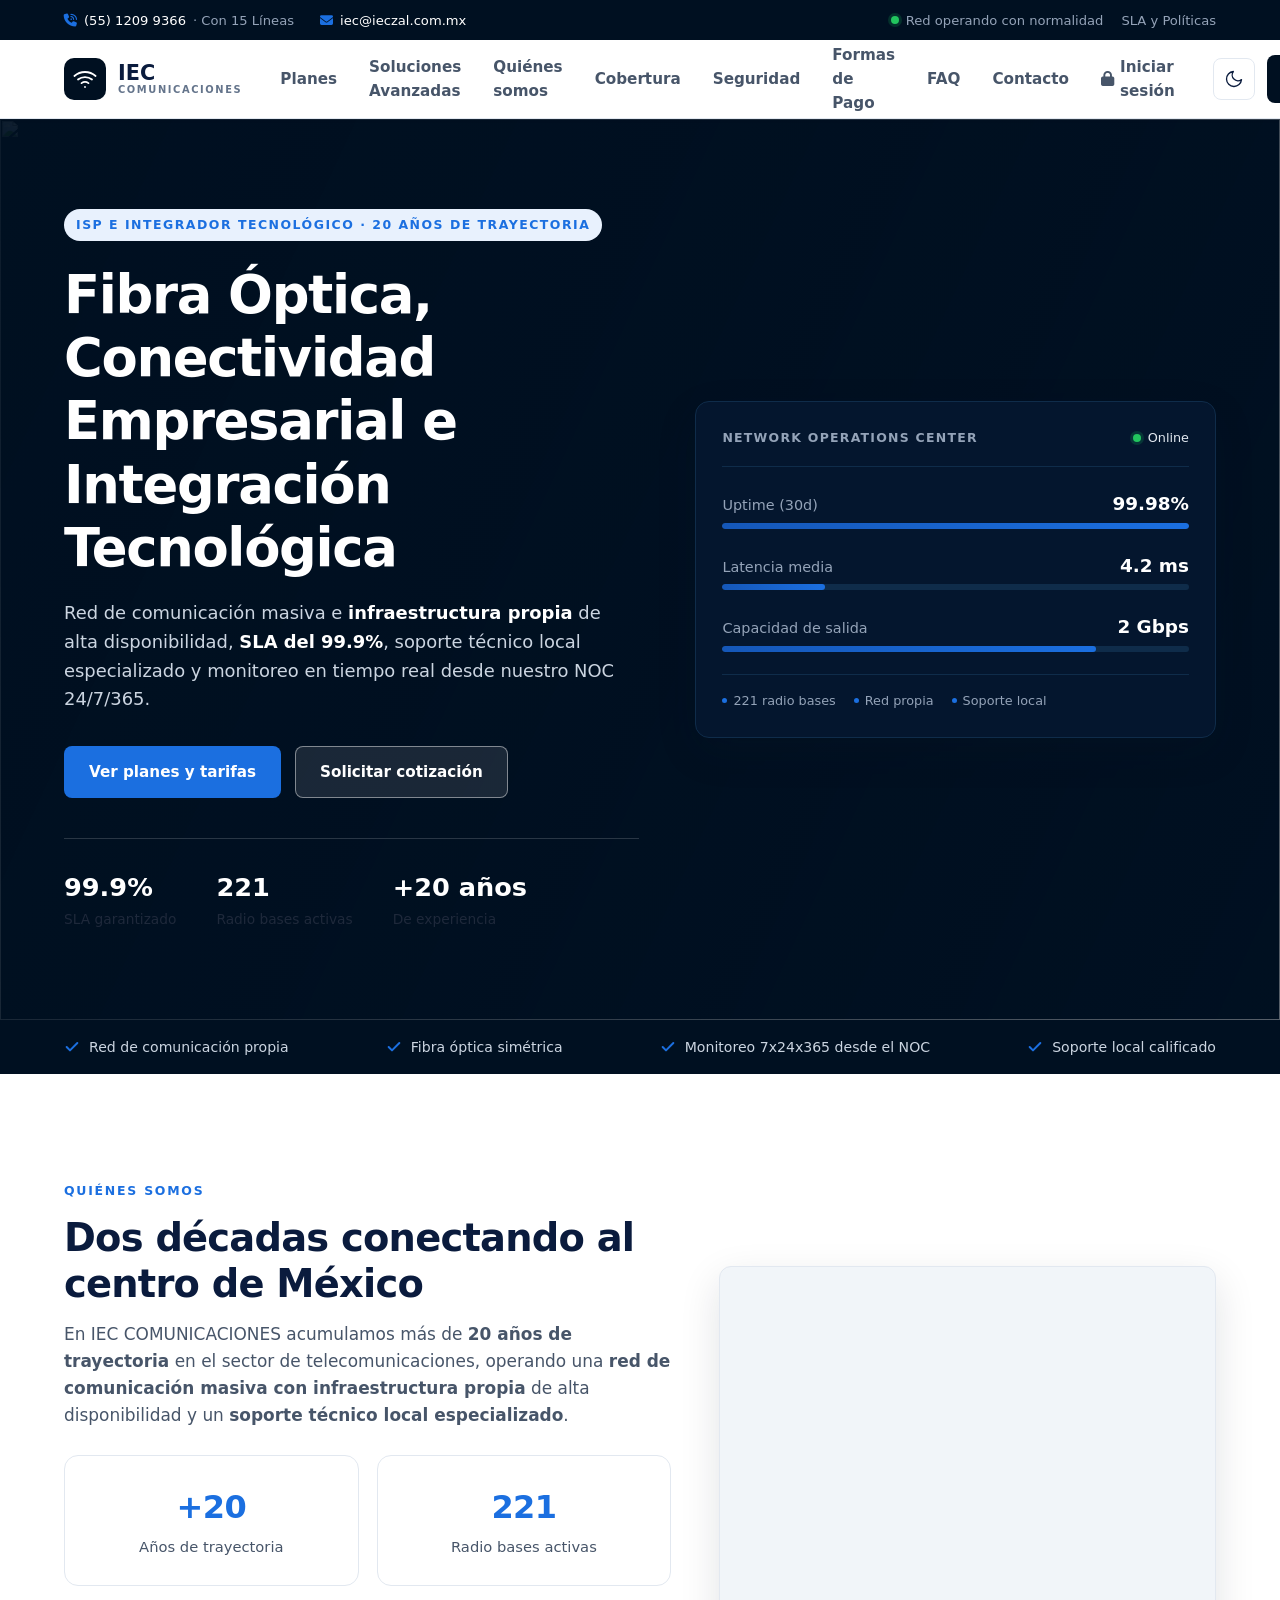
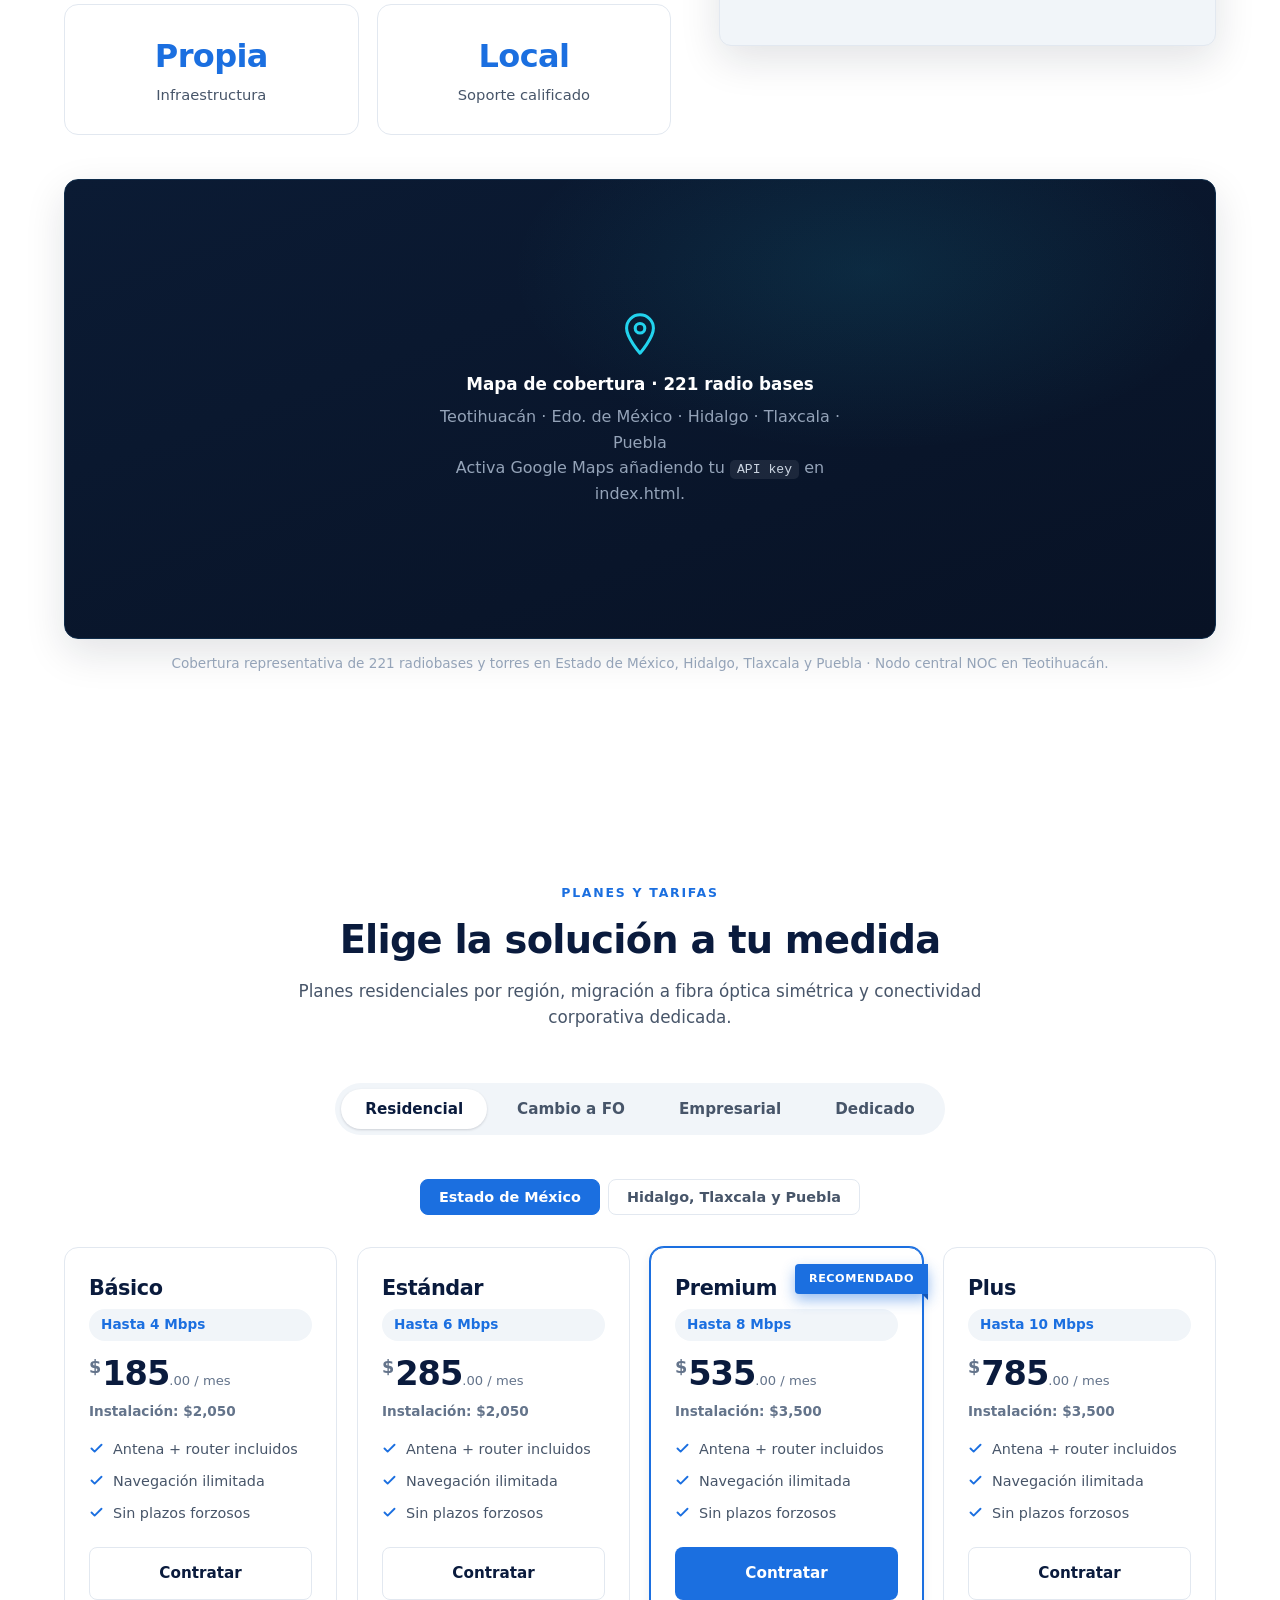
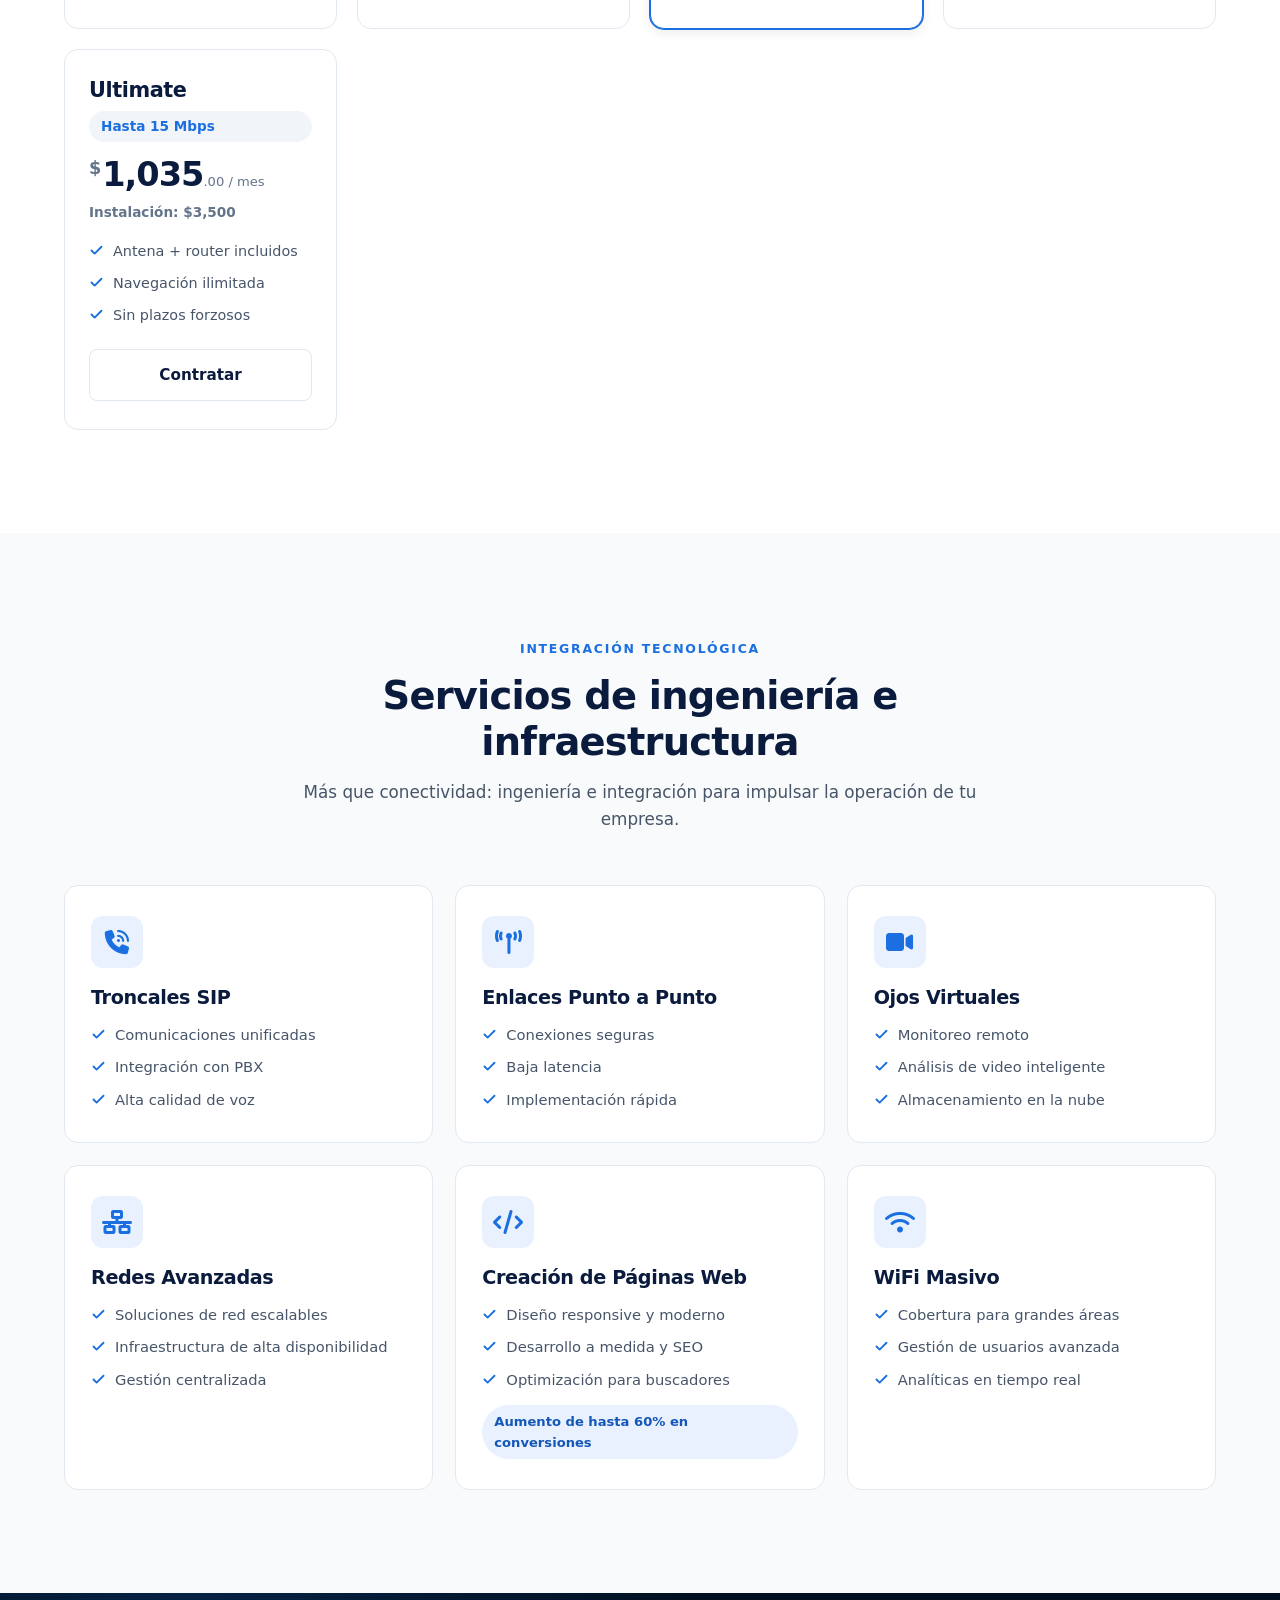
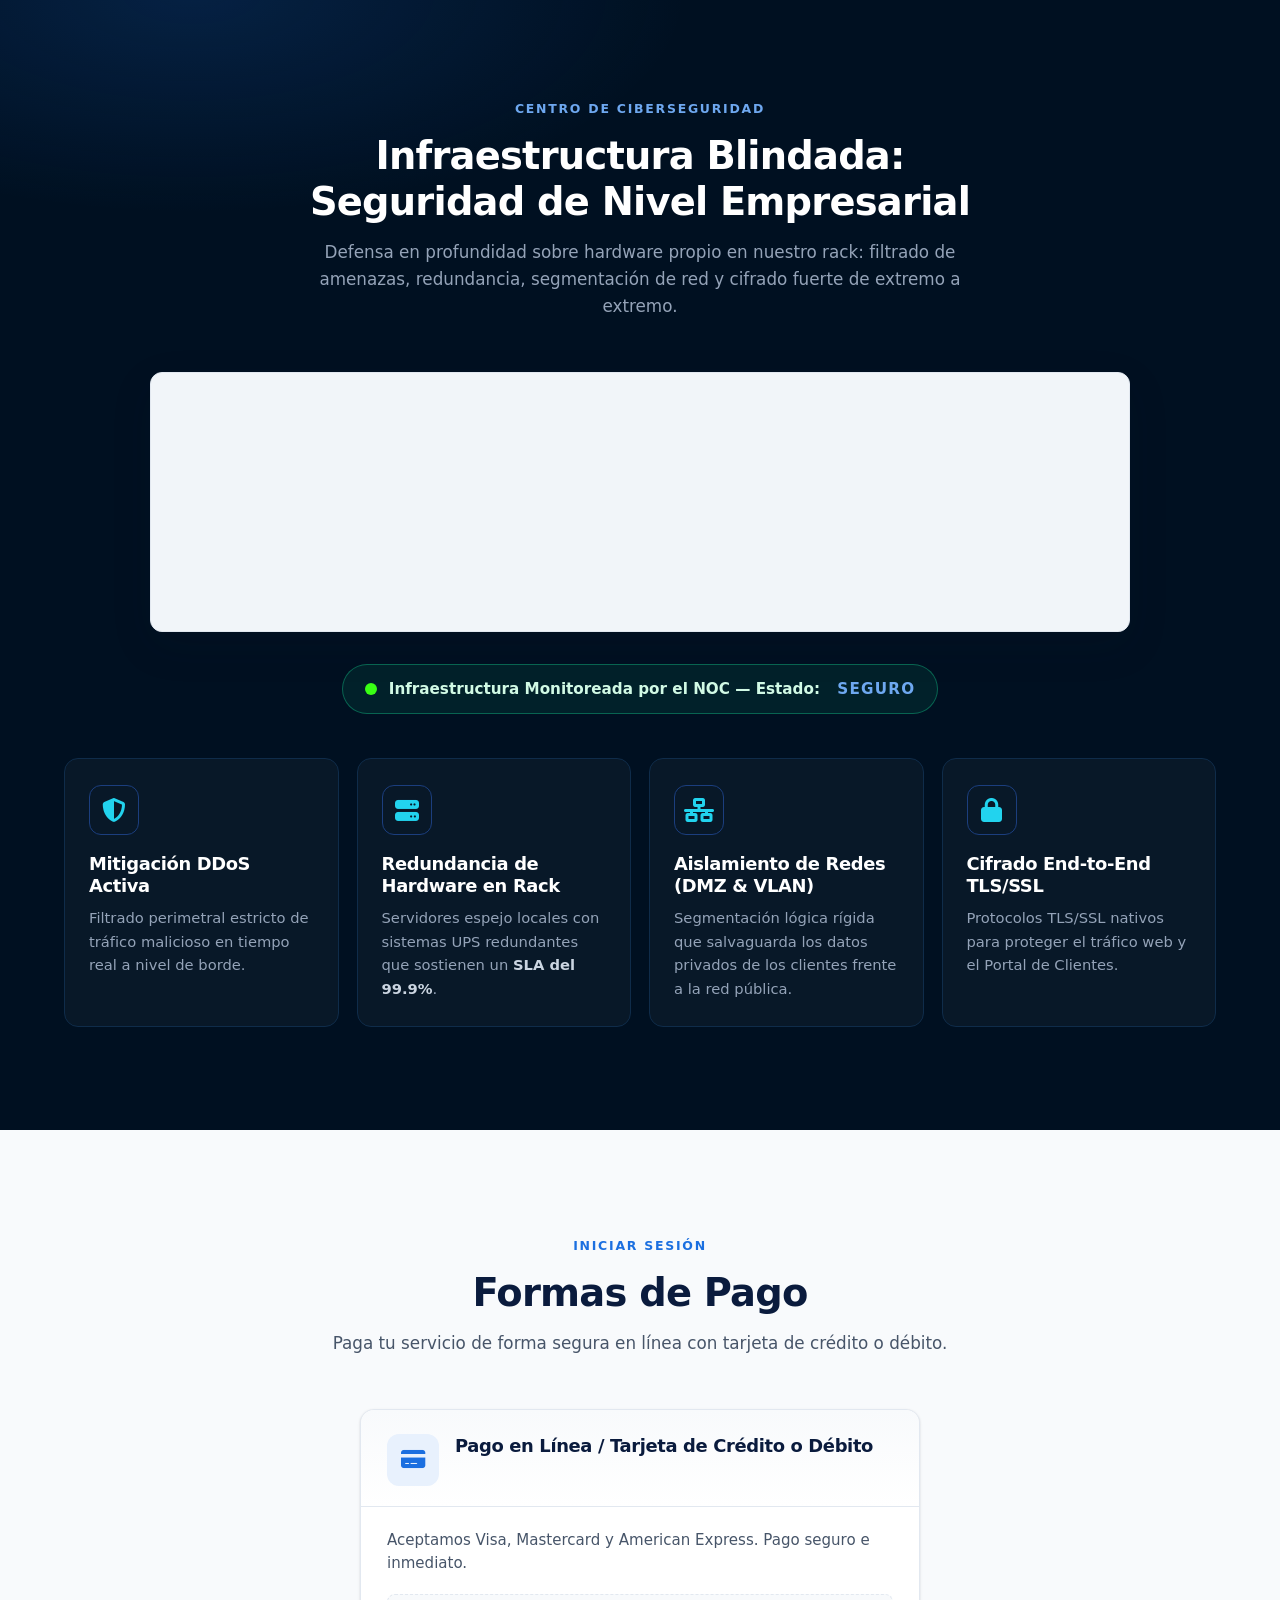
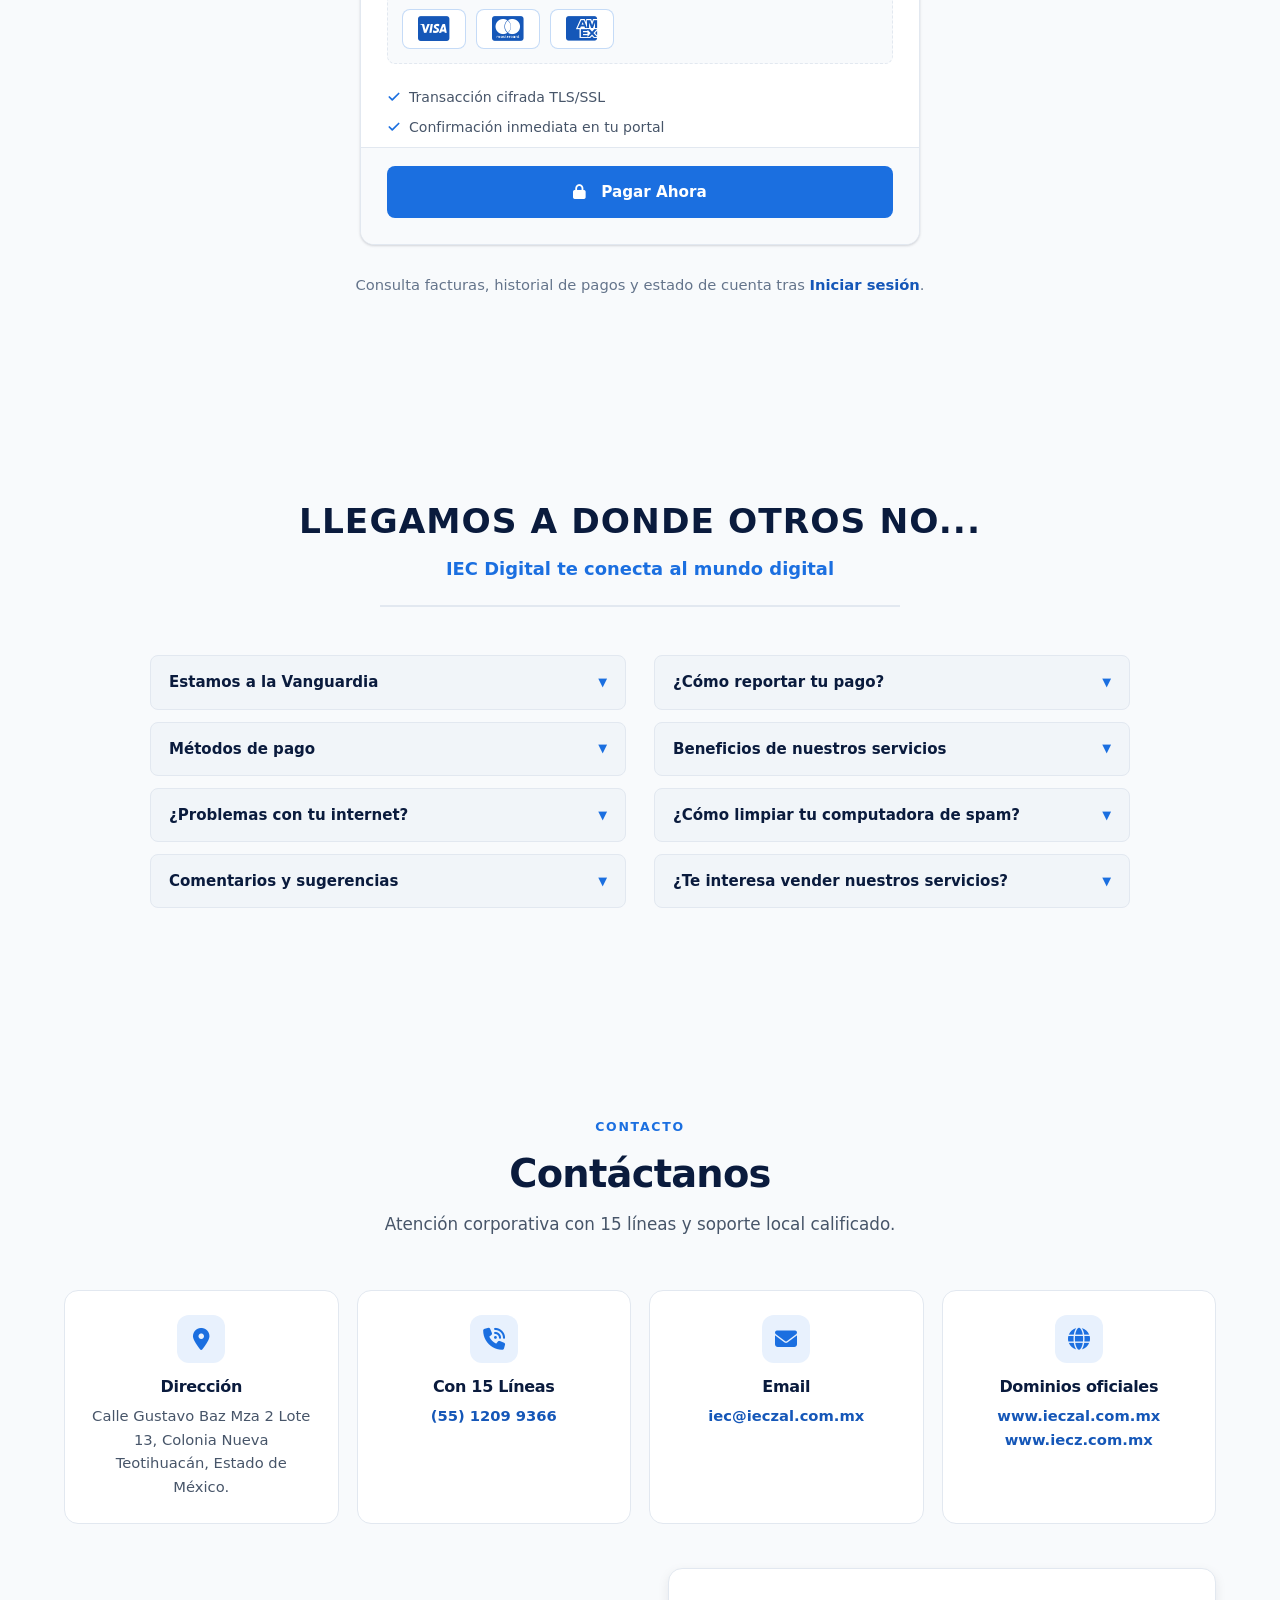
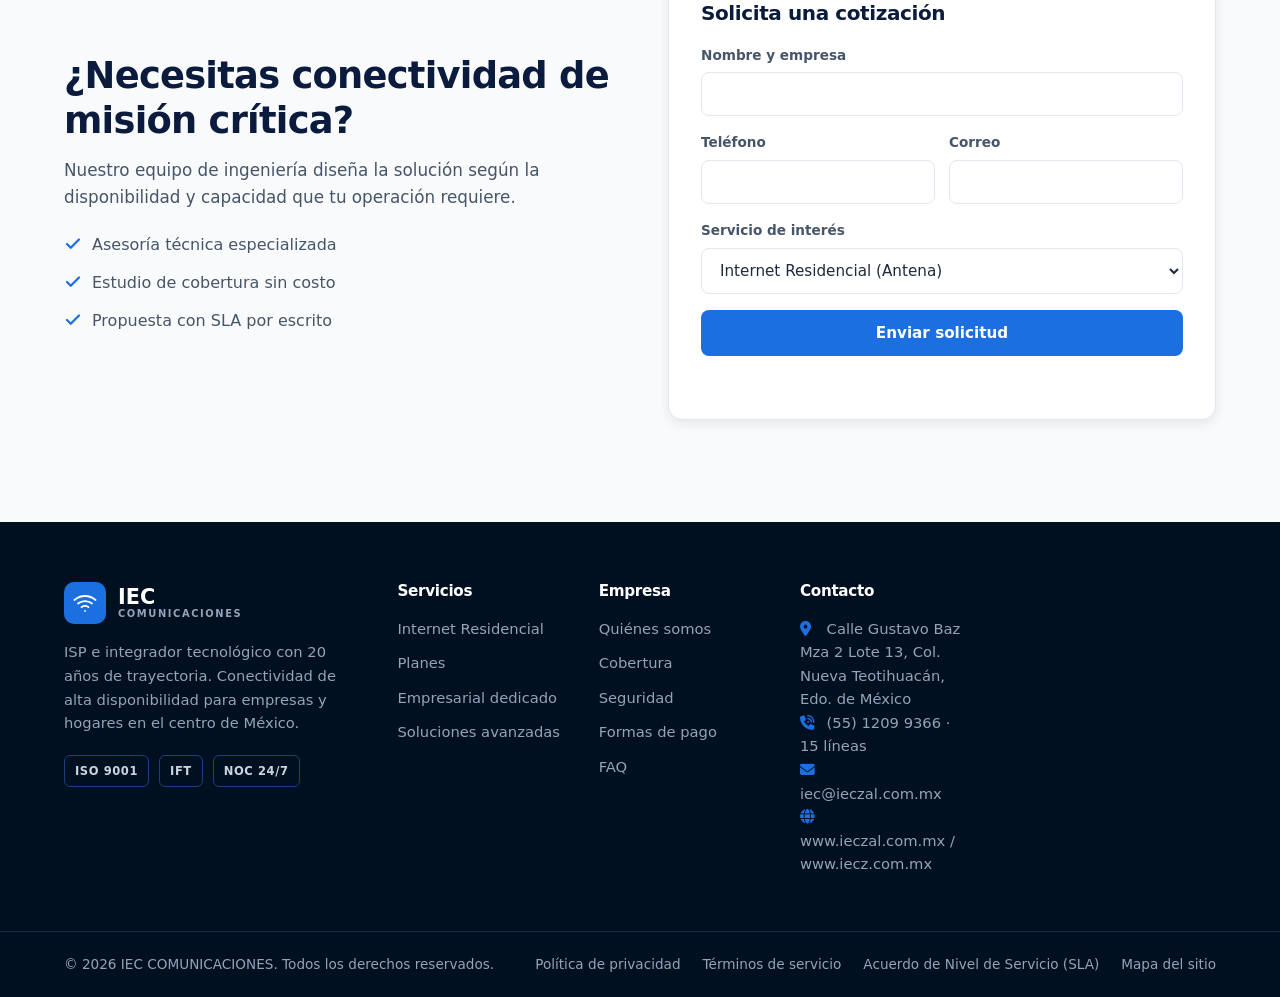
==== index.html @ 9fb43f4f "Add files via upload" ====
<!DOCTYPE html>
<html lang="es" data-theme="light">
<head>
  <meta charset="UTF-8" />
  <meta name="viewport" content="width=device-width, initial-scale=1.0" />
  <meta name="theme-color" content="#001021" />
  <meta name="description" content="IEC COMUNICACIONES · ISP e integrador tecnológico con 20 años de trayectoria. Fibra óptica simétrica, internet residencial, empresarial y dedicado, troncales SIP, videovigilancia y más en el centro de México." />
  <meta name="referrer" content="strict-origin-when-cross-origin" />
  <meta http-equiv="Content-Security-Policy" content="default-src 'self'; script-src 'self' https://maps.googleapis.com; style-src 'self' https://fonts.googleapis.com https://cdnjs.cloudflare.com 'unsafe-inline'; font-src 'self' https://fonts.gstatic.com https://cdnjs.cloudflare.com data:; img-src 'self' data: https://images.unsplash.com https://maps.googleapis.com https://maps.gstatic.com; connect-src 'self' https://maps.googleapis.com; base-uri 'self'; form-action 'self'; object-src 'none'" />

  <!-- =====================================================================
       HARDENING · Configurar en Nginx (proxy inverso) como cabeceras HTTP reales:
         add_header X-Frame-Options "SAMEORIGIN" always;
         add_header X-Content-Type-Options "nosniff" always;
         add_header Referrer-Policy "strict-origin-when-cross-origin" always;
         add_header Strict-Transport-Security "max-age=63072000; includeSubDomains; preload" always;
         add_header Permissions-Policy "geolocation=(), microphone=(), camera=()" always;
         add_header Content-Security-Policy "default-src 'self';
            script-src 'self' https://maps.googleapis.com;
            style-src 'self' https://fonts.googleapis.com https://cdnjs.cloudflare.com 'unsafe-inline';
            font-src 'self' https://fonts.gstatic.com https://cdnjs.cloudflare.com;
            img-src 'self' data: https://images.unsplash.com https://*.googleapis.com https://*.gstatic.com;
            connect-src 'self' https://maps.googleapis.com; frame-ancestors 'self'; base-uri 'self';
            form-action 'self'; object-src 'none'" always;
       Cookies de sesión reales: HttpOnly; Secure; SameSite=Strict. Servir bajo TLS 1.2/1.3.
       Recomendado: auto-hospedar Font Awesome en /assets para no depender de CDN externo.
       ===================================================================== -->

  <title>IEC COMUNICACIONES · Fibra Óptica, Conectividad Empresarial e Integración Tecnológica</title>

  <link rel="preconnect" href="https://fonts.googleapis.com" />
  <link rel="preconnect" href="https://fonts.gstatic.com" crossorigin />
  <link href="https://fonts.googleapis.com/css2?family=Inter:wght@400;500;600;700;800&display=swap" rel="stylesheet" />
  <link rel="stylesheet" href="https://cdnjs.cloudflare.com/ajax/libs/font-awesome/6.5.1/css/all.min.css" />

  <link rel="stylesheet" href="styles.css" />
</head>
<body class="site-body">
  <!-- ============================================================ CABECERA ============================================================ -->
  <header class="site-header" id="siteHeader">
    <div class="topbar">
      <div class="container topbar__inner">
        <ul class="topbar__contact">
          <li><i class="fa-solid fa-phone-volume" aria-hidden="true"></i> <a href="tel:+525512099366">(55) 1209 9366</a> <span>· Con 15 Líneas</span></li>
          <li><i class="fa-solid fa-envelope" aria-hidden="true"></i> <a href="mailto:iec@ieczal.com.mx">iec@ieczal.com.mx</a></li>
        </ul>
        <div class="topbar__meta">
          <span class="status-pill"><span class="status-dot"></span> Red operando con normalidad</span>
          <a href="#seguridad" class="topbar__link">SLA y Políticas</a>
        </div>
      </div>
    </div>

    <nav class="navbar" aria-label="Navegación principal">
      <div class="container navbar__inner">
        <a href="index.html" class="brand" id="brandTop" aria-label="IEC COMUNICACIONES inicio">
          <img class="brand__logo" src="assets/img/logo.png" alt="IEC Comunicaciones" />
          <span class="brand__fallback" aria-hidden="true">
            <span class="brand__mark"><svg viewBox="0 0 24 24"><path d="M5 12.55a11 11 0 0 1 14 0"/><path d="M1.42 9a16 16 0 0 1 21.16 0"/><path d="M8.53 16.11a6 6 0 0 1 6.95 0"/><line x1="12" y1="20" x2="12.01" y2="20"/></svg></span>
            <span class="brand__text">IEC<small>Comunicaciones</small></span>
          </span>
        </a>

        <ul class="nav-menu" id="navMenu">
          <li class="nav-item"><a href="#planes" class="nav-link">Planes</a></li>
          <li class="nav-item"><a href="#soluciones" class="nav-link">Soluciones Avanzadas</a></li>
          <li class="nav-item"><a href="#nosotros" class="nav-link">Quiénes somos</a></li>
          <li class="nav-item"><a href="#cobertura" class="nav-link">Cobertura</a></li>
          <li class="nav-item"><a href="#seguridad" class="nav-link">Seguridad</a></li>
          <li class="nav-item"><a href="#pagos" class="nav-link">Formas de Pago</a></li>
          <li class="nav-item"><a href="#faq" class="nav-link">FAQ</a></li>
          <li class="nav-item"><a href="#contacto" class="nav-link">Contacto</a></li>
          <li class="nav-item nav-item--mobile-only"><a href="portal.html" class="nav-link nav-link--portal"><i class="fa-solid fa-lock" aria-hidden="true"></i> Iniciar sesión</a></li>
        </ul>

        <div class="navbar__actions">
          <button class="theme-toggle" id="themeToggle" type="button" aria-label="Activar modo noche" title="Modo noche corporativo">
            <svg class="icon-sun" viewBox="0 0 24 24" aria-hidden="true"><circle cx="12" cy="12" r="4"/><path d="M12 2v2M12 20v2M4.93 4.93l1.41 1.41M17.66 17.66l1.41 1.41M2 12h2M20 12h2M6.34 17.66l-1.41 1.41M19.07 4.93l-1.41 1.41"/></svg>
            <svg class="icon-moon" viewBox="0 0 24 24" aria-hidden="true"><path d="M21 12.79A9 9 0 1 1 11.21 3 7 7 0 0 0 21 12.79z"/></svg>
          </button>
          <a href="portal.html" class="btn btn--portal"><i class="fa-solid fa-lock" aria-hidden="true"></i> Iniciar sesión</a>
          <button class="nav-toggle" id="navToggle" type="button" aria-label="Abrir menú" aria-expanded="false" aria-controls="navMenu"><span></span><span></span><span></span></button>
        </div>
      </div>
    </nav>
    <div class="nav-overlay" id="navOverlay" aria-hidden="true"></div>
  </header>

  <main>
    <!-- ============================================================ HERO (con imagen de rack) ============================================================ -->
    <section class="hero hero--media" id="inicio" data-hero>
      <img class="hero__bg" src="https://images.unsplash.com/photo-1558494949-ef010cbdcc31?auto=format&fit=crop&w=1600&q=70" alt="" aria-hidden="true"
           data-fallback="https://images.unsplash.com/photo-1558494949-ef010cbdcc31?auto=format&fit=crop&w=1600&q=70" />
      <span class="hero__overlay" aria-hidden="true"></span>

      <div class="container hero__grid">
        <div class="hero__content">
          <span class="hero__eyebrow hero-animate hero-animate--1">ISP e integrador tecnológico · 20 años de trayectoria</span>
          <h1 class="hero__title hero-animate hero-animate--2">Fibra Óptica, Conectividad Empresarial e Integración Tecnológica</h1>
          <p class="hero__subtitle hero-animate hero-animate--3">
            Red de comunicación masiva e <strong>infraestructura propia</strong> de alta disponibilidad,
            <strong>SLA del 99.9%</strong>, soporte técnico local especializado y monitoreo en tiempo real desde nuestro NOC 24/7/365.
          </p>
          <div class="hero__actions hero-animate hero-animate--4">
            <a href="#planes" class="btn btn--primary">Ver planes y tarifas</a>
            <a href="#contacto" class="btn btn--ghost-light">Solicitar cotización</a>
          </div>
          <ul class="hero__trust hero-animate hero-animate--5">
            <li><strong>99.9%</strong><span>SLA garantizado</span></li>
            <li><strong>221</strong><span>Radio bases activas</span></li>
            <li><strong>+20 años</strong><span>De experiencia</span></li>
          </ul>
        </div>

        <aside class="hero__visual hero-animate hero-animate--6" aria-hidden="true">
          <div class="hero__panel">
            <div class="hero__panel-head">
              <span class="hero__panel-title">Network Operations Center</span>
              <span class="status-pill status-pill--light"><span class="status-dot"></span> Online</span>
            </div>
            <div class="hero__metrics">
              <div class="hero__metric"><span class="hero__metric-label">Uptime (30d)</span><span class="hero__metric-value">99.98%</span><span class="bar"><span class="bar__fill" data-fill="99.98"></span></span></div>
              <div class="hero__metric"><span class="hero__metric-label">Latencia media</span><span class="hero__metric-value">4.2 ms</span><span class="bar"><span class="bar__fill" data-fill="22"></span></span></div>
              <div class="hero__metric"><span class="hero__metric-label">Capacidad de salida</span><span class="hero__metric-value">2 Gbps</span><span class="bar"><span class="bar__fill" data-fill="80"></span></span></div>
            </div>
            <div class="hero__panel-foot"><span>221 radio bases</span><span>Red propia</span><span>Soporte local</span></div>
          </div>
        </aside>
      </div>
    </section>

    <section class="credentials reveal" aria-label="Credenciales">
      <div class="container credentials__inner reveal-stagger">
        <span>Red de comunicación propia</span>
        <span>Fibra óptica simétrica</span>
        <span>Monitoreo 7x24x365 desde el NOC</span>
        <span>Soporte local calificado</span>
      </div>
    </section>

    <!-- ============================================================ QUIÉNES SOMOS (con imagen de torre) ============================================================ -->
    <section class="section about" id="nosotros">
      <div class="container about__grid reveal">
        <div class="about__content">
          <span class="section-head__eyebrow">Quiénes somos</span>
          <h2 class="section-head__title">Dos décadas conectando al centro de México</h2>
          <p class="about__text">
            En IEC COMUNICACIONES acumulamos más de <strong>20 años de trayectoria</strong> en el sector de
            telecomunicaciones, operando una <strong>red de comunicación masiva con infraestructura propia</strong> de
            alta disponibilidad y un <strong>soporte técnico local especializado</strong>.
          </p>
            <div class="about__stats">
            <div class="about__stat"><strong data-count="20" data-prefix="+">+0</strong><span>Años de trayectoria</span></div>
            <div class="about__stat"><strong data-count="221">0</strong><span>Radio bases activas</span></div>
            <div class="about__stat"><strong>Propia</strong><span>Infraestructura</span></div>
            <div class="about__stat"><strong>Local</strong><span>Soporte calificado</span></div>
          </div>
        </div>
        <figure class="feature-media about__media">
          <img loading="lazy" src="https://images.unsplash.com/photo-1581094794329-c8112a89af12?auto=format&fit=crop&w=900&q=70"
               alt="Torre de telecomunicaciones / radiobase de IEC instalada en exteriores"
               data-fallback="https://images.unsplash.com/photo-1581094794329-c8112a89af12?auto=format&fit=crop&w=900&q=70" />
        </figure>
      </div>

      <div class="container reveal" id="cobertura">
        <div id="map" class="map-embed" role="application" aria-label="Mapa de cobertura de torres y radio bases IEC COMUNICACIONES"></div>
        <p class="map-note">Cobertura representativa de 221 radiobases y torres en Estado de México, Hidalgo, Tlaxcala y Puebla · Nodo central NOC en Teotihuacán.</p>
      </div>
    </section>

    <!-- ============================================================ PLANES (tabs multinivel) ============================================================ -->
    <section class="section planes" id="planes">
      <div class="container">
        <header class="section-head reveal">
          <span class="section-head__eyebrow">Planes y tarifas</span>
          <h2 class="section-head__title">Elige la solución a tu medida</h2>
          <p class="section-head__desc">Planes residenciales por región, migración a fibra óptica simétrica y conectividad corporativa dedicada.</p>
        </header>

        <div class="tabs reveal reveal--delay-1">
          <div class="tabs__list tabs__list--wrap" role="tablist" aria-label="Categoría de planes">
            <button class="tab is-active" id="tab-res" role="tab" aria-selected="true" aria-controls="panel-res">Residencial</button>
            <button class="tab" id="tab-fibra" role="tab" aria-selected="false" aria-controls="panel-fibra" tabindex="-1">Cambio a FO</button>
            <button class="tab" id="tab-emp" role="tab" aria-selected="false" aria-controls="panel-emp" tabindex="-1">Empresarial</button>
            <button class="tab" id="tab-ded" role="tab" aria-selected="false" aria-controls="panel-ded" tabindex="-1">Dedicado</button>
          </div>

          <!-- A: RESIDENCIAL ANTENA -->
          <div class="tabs__panel is-active" id="panel-res" role="tabpanel" aria-labelledby="tab-res">
            <div class="subtabs__list" role="tablist" aria-label="Región residencial">
              <button class="subtab is-active" id="st-res-edo" role="tab" aria-selected="true" aria-controls="sp-res-edo">Estado de México</button>
              <button class="subtab" id="st-res-htp" role="tab" aria-selected="false" aria-controls="sp-res-htp" tabindex="-1">Hidalgo, Tlaxcala y Puebla</button>
            </div>
            <div class="tabs__panel is-active" id="sp-res-edo" role="tabpanel" aria-labelledby="st-res-edo">
              <div class="price-grid">
                <article class="price-card"><h3 class="price-card__name">Básico</h3><p class="price-card__speed">Hasta 4 Mbps</p><div class="price-card__price"><span class="cur">$</span>185<span class="per">.00 / mes</span></div><p class="price-card__install">Instalación: $2,050</p><ul class="price-card__features"><li>Antena + router incluidos</li><li>Navegación ilimitada</li><li>Sin plazos forzosos</li></ul><a href="#contacto" class="btn btn--outline btn--block">Contratar</a></article>
                <article class="price-card"><h3 class="price-card__name">Estándar</h3><p class="price-card__speed">Hasta 6 Mbps</p><div class="price-card__price"><span class="cur">$</span>285<span class="per">.00 / mes</span></div><p class="price-card__install">Instalación: $2,050</p><ul class="price-card__features"><li>Antena + router incluidos</li><li>Navegación ilimitada</li><li>Sin plazos forzosos</li></ul><a href="#contacto" class="btn btn--outline btn--block">Contratar</a></article>
                <article class="price-card price-card--featured"><span class="price-card__ribbon">Recomendado</span><h3 class="price-card__name">Premium</h3><p class="price-card__speed">Hasta 8 Mbps</p><div class="price-card__price"><span class="cur">$</span>535<span class="per">.00 / mes</span></div><p class="price-card__install">Instalación: $3,500</p><ul class="price-card__features"><li>Antena + router incluidos</li><li>Navegación ilimitada</li><li>Sin plazos forzosos</li></ul><a href="#contacto" class="btn btn--primary btn--block">Contratar</a></article>
                <article class="price-card"><h3 class="price-card__name">Plus</h3><p class="price-card__speed">Hasta 10 Mbps</p><div class="price-card__price"><span class="cur">$</span>785<span class="per">.00 / mes</span></div><p class="price-card__install">Instalación: $3,500</p><ul class="price-card__features"><li>Antena + router incluidos</li><li>Navegación ilimitada</li><li>Sin plazos forzosos</li></ul><a href="#contacto" class="btn btn--outline btn--block">Contratar</a></article>
                <article class="price-card"><h3 class="price-card__name">Ultimate</h3><p class="price-card__speed">Hasta 15 Mbps</p><div class="price-card__price"><span class="cur">$</span>1,035<span class="per">.00 / mes</span></div><p class="price-card__install">Instalación: $3,500</p><ul class="price-card__features"><li>Antena + router incluidos</li><li>Navegación ilimitada</li><li>Sin plazos forzosos</li></ul><a href="#contacto" class="btn btn--outline btn--block">Contratar</a></article>
              </div>
            </div>
            <div class="tabs__panel" id="sp-res-htp" role="tabpanel" aria-labelledby="st-res-htp" hidden>
              <div class="price-grid">
                <article class="price-card"><h3 class="price-card__name">Básico</h3><p class="price-card__speed">Hasta 4 Mbps</p><div class="price-card__price"><span class="cur">$</span>235<span class="per">.00 / mes</span></div><p class="price-card__install">Instalación: $2,050</p><ul class="price-card__features"><li>Antena + router incluidos</li><li>Navegación ilimitada</li><li>Sin plazos forzosos</li></ul><a href="#contacto" class="btn btn--outline btn--block">Contratar</a></article>
                <article class="price-card"><h3 class="price-card__name">Estándar</h3><p class="price-card__speed">Hasta 6 Mbps</p><div class="price-card__price"><span class="cur">$</span>335<span class="per">.00 / mes</span></div><p class="price-card__install">Instalación: $2,050</p><ul class="price-card__features"><li>Antena + router incluidos</li><li>Navegación ilimitada</li><li>Sin plazos forzosos</li></ul><a href="#contacto" class="btn btn--outline btn--block">Contratar</a></article>
                <article class="price-card price-card--featured"><span class="price-card__ribbon">Recomendado</span><h3 class="price-card__name">Premium</h3><p class="price-card__speed">Hasta 8 Mbps</p><div class="price-card__price"><span class="cur">$</span>585<span class="per">.00 / mes</span></div><p class="price-card__install">Instalación: $3,500</p><ul class="price-card__features"><li>Antena + router incluidos</li><li>Navegación ilimitada</li><li>Sin plazos forzosos</li></ul><a href="#contacto" class="btn btn--primary btn--block">Contratar</a></article>
                <article class="price-card"><h3 class="price-card__name">Plus</h3><p class="price-card__speed">Hasta 10 Mbps</p><div class="price-card__price"><span class="cur">$</span>835<span class="per">.00 / mes</span></div><p class="price-card__install">Instalación: $3,500</p><ul class="price-card__features"><li>Antena + router incluidos</li><li>Navegación ilimitada</li><li>Sin plazos forzosos</li></ul><a href="#contacto" class="btn btn--outline btn--block">Contratar</a></article>
                <article class="price-card"><h3 class="price-card__name">Ultimate</h3><p class="price-card__speed">Hasta 15 Mbps</p><div class="price-card__price"><span class="cur">$</span>1,085<span class="per">.00 / mes</span></div><p class="price-card__install">Instalación: $3,500</p><ul class="price-card__features"><li>Antena + router incluidos</li><li>Navegación ilimitada</li><li>Sin plazos forzosos</li></ul><a href="#contacto" class="btn btn--outline btn--block">Contratar</a></article>
              </div>
            </div>
          </div>

          <!-- B: MIGRACIÓN A FIBRA -->
          <div class="tabs__panel" id="panel-fibra" role="tabpanel" aria-labelledby="tab-fibra" hidden>
            <figure class="feature-media plan-banner">
              <img loading="lazy" src="https://images.unsplash.com/photo-1544197150-b99a580bb7a8?auto=format&fit=crop&w=1400&q=70"
                   alt="Filamentos de fibra óptica activos durante un proceso de fusión de hilos"
                   data-fallback="https://images.unsplash.com/photo-1544197150-b99a580bb7a8?auto=format&fit=crop&w=1400&q=70" />
            </figure>
            <p class="panel-note">Exclusivo clientes actuales con antena · <strong class="hl">Instalación SIN COSTO</strong> · <strong class="hl">Se entrega Módem y Antena</strong> · <strong class="hl">Internet Ilimitado</strong> · <strong class="hl">Sin plazos forzosos</strong>.</p>
            <div class="subtabs__list" role="tablist" aria-label="Región fibra óptica">
              <button class="subtab is-active" id="st-fib-edo" role="tab" aria-selected="true" aria-controls="sp-fib-edo">Estado de México</button>
              <button class="subtab" id="st-fib-htp" role="tab" aria-selected="false" aria-controls="sp-fib-htp" tabindex="-1">Hidalgo, Puebla y Tlaxcala</button>
            </div>
            <div class="tabs__panel is-active" id="sp-fib-edo" role="tabpanel" aria-labelledby="st-fib-edo">
              <div class="price-grid price-grid--3">
                <article class="price-card"><h3 class="price-card__name">Fibra 40</h3><p class="price-card__speed">40 Mbps simétrico</p><div class="price-card__price"><span class="cur">$</span>185<span class="per">.00 / mes</span></div><p class="price-card__install hl">Instalación SIN COSTO</p><ul class="price-card__features"><li class="hl">Se entrega Módem y Antena</li><li class="hl">Internet Ilimitado</li><li class="hl">Sin plazos forzosos</li></ul><a href="#contacto" class="btn btn--outline btn--block">Cambiar a fibra</a></article>
                <article class="price-card price-card--featured"><span class="price-card__ribbon">Recomendado</span><h3 class="price-card__name">Fibra 60</h3><p class="price-card__speed">60 Mbps simétrico</p><div class="price-card__price"><span class="cur">$</span>285<span class="per">.00 / mes</span></div><p class="price-card__install hl">Instalación SIN COSTO</p><ul class="price-card__features"><li class="hl">Se entrega Módem y Antena</li><li class="hl">Internet Ilimitado</li><li class="hl">Sin plazos forzosos</li></ul><a href="#contacto" class="btn btn--primary btn--block">Cambiar a fibra</a></article>
                <article class="price-card"><h3 class="price-card__name">Fibra 200</h3><p class="price-card__speed">200 Mbps simétrico</p><div class="price-card__price"><span class="cur">$</span>535<span class="per">.00 / mes</span></div><p class="price-card__install hl">Instalación SIN COSTO</p><ul class="price-card__features"><li class="hl">Se entrega Módem y Antena</li><li class="hl">Internet Ilimitado</li><li class="hl">Sin plazos forzosos</li></ul><a href="#contacto" class="btn btn--outline btn--block">Cambiar a fibra</a></article>
              </div>
            </div>
            <div class="tabs__panel" id="sp-fib-htp" role="tabpanel" aria-labelledby="st-fib-htp" hidden>
              <div class="price-grid">
                <article class="price-card"><h3 class="price-card__name">Fibra 40</h3><p class="price-card__speed">40 Mbps simétrico</p><div class="price-card__price"><span class="cur">$</span>185<span class="per">.00 / mes</span></div><p class="price-card__install hl">Instalación SIN COSTO</p><ul class="price-card__features"><li class="hl">Se entrega Módem y Antena</li><li class="hl">Internet Ilimitado</li><li class="hl">Sin plazos forzosos</li></ul><a href="#contacto" class="btn btn--outline btn--block">Cambiar a fibra</a></article>
                <article class="price-card"><h3 class="price-card__name">Fibra 60</h3><p class="price-card__speed">60 Mbps simétrico</p><div class="price-card__price"><span class="cur">$</span>335<span class="per">.00 / mes</span></div><p class="price-card__install hl">Instalación SIN COSTO</p><ul class="price-card__features"><li class="hl">Se entrega Módem y Antena</li><li class="hl">Internet Ilimitado</li><li class="hl">Sin plazos forzosos</li></ul><a href="#contacto" class="btn btn--outline btn--block">Cambiar a fibra</a></article>
                <article class="price-card price-card--featured"><span class="price-card__ribbon">Recomendado</span><h3 class="price-card__name">Fibra 200</h3><p class="price-card__speed">200 Mbps simétrico</p><div class="price-card__price"><span class="cur">$</span>585<span class="per">.00 / mes</span></div><p class="price-card__install hl">Instalación SIN COSTO</p><ul class="price-card__features"><li class="hl">Se entrega Módem y Antena</li><li class="hl">Internet Ilimitado</li><li class="hl">Sin plazos forzosos</li></ul><a href="#contacto" class="btn btn--primary btn--block">Cambiar a fibra</a></article>
                <article class="price-card"><h3 class="price-card__name">Fibra 500</h3><p class="price-card__speed">500 Mbps simétrico</p><div class="price-card__price"><span class="cur">$</span>835<span class="per">.00 / mes</span></div><p class="price-card__install hl">Instalación SIN COSTO</p><ul class="price-card__features"><li class="hl">Se entrega Módem y Antena</li><li class="hl">Internet Ilimitado</li><li class="hl">Sin plazos forzosos</li></ul><a href="#contacto" class="btn btn--outline btn--block">Cambiar a fibra</a></article>
              </div>
            </div>
          </div>

          <!-- C: EMPRESARIAL -->
          <div class="tabs__panel" id="panel-emp" role="tabpanel" aria-labelledby="tab-emp" hidden>
            <p class="panel-note">Conectividad simétrica para PyMEs y corporativos · <strong>IP fija</strong> · <strong>Infraestructura propia</strong> · <strong>Sujeto a factibilidad</strong>.</p>
            <aside class="plan-backup reveal" aria-label="Sistema de respaldo incluido">
              <span class="plan-backup__icon" aria-hidden="true"><i class="fa-solid fa-shield-halved"></i></span>
              <div class="plan-backup__text">
                <strong>Sistema de Respaldo Inteligente</strong>
                <p>Enlaces redundantes con failover automático para que tu operación nunca se quede sin internet aunque falle la línea principal.</p>
              </div>
            </aside>
            <div class="price-grid price-grid--4">
              <article class="price-card"><h3 class="price-card__name">Básico</h3><p class="price-card__speed">6 Mbps simétrico</p><div class="price-card__price"><span class="cur">$</span>2,500<span class="per">.00 / mes</span></div><p class="price-card__install">Sin costo de instalación</p><ul class="price-card__features"><li>Velocidad simétrica</li><li>Rápida instalación</li><li>Dirección IP fija</li><li class="hl">Sistema de Respaldo Inteligente</li><li>Infraestructura propia</li><li>Sujeto a factibilidad</li></ul><a href="#contacto" class="btn btn--outline btn--block">Solicitar</a></article>
              <article class="price-card price-card--featured"><span class="price-card__ribbon">Recomendado</span><h3 class="price-card__name">Elemental</h3><p class="price-card__speed">10 Mbps simétrico</p><div class="price-card__price"><span class="cur">$</span>4,000<span class="per">.00 / mes</span></div><p class="price-card__install">Sin costo de instalación</p><ul class="price-card__features"><li>Velocidad simétrica</li><li>Rápida instalación</li><li>Dirección IP fija</li><li class="hl">Sistema de Respaldo Inteligente</li><li>Infraestructura propia</li><li>Sujeto a factibilidad</li></ul><a href="#contacto" class="btn btn--primary btn--block">Solicitar</a></article>
              <article class="price-card"><h3 class="price-card__name">Premium</h3><p class="price-card__speed">30 Mbps simétrico</p><div class="price-card__price"><span class="cur">$</span>7,000<span class="per">.00 / mes</span></div><p class="price-card__install">Sin costo de instalación</p><ul class="price-card__features"><li>Velocidad simétrica</li><li>Rápida instalación</li><li>Dirección IP fija</li><li class="hl">Sistema de Respaldo Inteligente</li><li>Infraestructura propia</li><li>Sujeto a factibilidad</li></ul><a href="#contacto" class="btn btn--outline btn--block">Solicitar</a></article>
              <article class="price-card"><h3 class="price-card__name">Ultimate</h3><p class="price-card__speed">50 Mbps simétrico</p><div class="price-card__price"><span class="cur">$</span>9,500<span class="per">.00 / mes</span></div><p class="price-card__install">Sin costo de instalación</p><ul class="price-card__features"><li>Velocidad simétrica</li><li>Rápida instalación</li><li>Dirección IP fija</li><li class="hl">Sistema de Respaldo Inteligente</li><li>Infraestructura propia</li><li>Sujeto a factibilidad</li></ul><a href="#contacto" class="btn btn--outline btn--block">Solicitar</a></article>
            </div>
          </div>

          <!-- D: DEDICADO -->
          <div class="tabs__panel" id="panel-ded" role="tabpanel" aria-labelledby="tab-ded" hidden>
            <p class="panel-note">Internet puro de misión crítica · <strong>Velocidad simétrica garantizada</strong> · <strong>IPs fijas</strong> · <strong>SLA 99.9%</strong>.</p>
            <aside class="plan-backup reveal" aria-label="Sistema de respaldo incluido">
              <span class="plan-backup__icon" aria-hidden="true"><i class="fa-solid fa-shield-halved"></i></span>
              <div class="plan-backup__text">
                <strong>Sistema de Respaldo Inteligente</strong>
                <p>Enlaces redundantes con failover automático para que tu operación nunca se quede sin internet aunque falle la línea principal.</p>
              </div>
            </aside>

            <article class="price-card price-card--capacity" aria-label="Solución de Alta Capacidad Internet Dedicado">
              <span class="price-card__ribbon price-card__ribbon--capacity">Alta capacidad</span>
              <div class="price-card--capacity__glow" aria-hidden="true"></div>
              <div class="price-card--capacity__grid">
                <div class="price-card--capacity__head">
                  <span class="price-card--capacity__eyebrow"><i class="fa-solid fa-bolt" aria-hidden="true"></i> Internet Dedicado</span>
                  <h3 class="price-card--capacity__title">Solución de Alta Capacidad</h3>
                  <p class="price-card--capacity__subtitle">(Internet Dedicado)</p>
                </div>
                <div class="price-card--capacity__speed-block">
                  <span class="price-card--capacity__speed-label">Velocidad</span>
                  <p class="price-card--capacity__speed">Hasta <strong>10 Gbps</strong> <span>simétricos</span></p>
                </div>
                <ul class="price-card--capacity__features">
                  <li>Conexión 100% fibra óptica</li>
                  <li>Diseñada para operaciones críticas en tiempo real</li>
                  <li>Red dedicada con ultra baja latencia</li>
                  <li class="hl">Sistema de Respaldo Inteligente (failover automático)</li>
                </ul>
                <div class="price-card--capacity__action">
                  <a href="#contacto" class="btn btn--primary btn--block">Cotizar</a>
                  <p class="price-card--capacity__note">Ingeniería a medida · Sujeto a factibilidad</p>
                </div>
              </div>
            </article>

            <div class="price-grid price-grid--3 ded-plans__grid">
              <article class="price-card"><h3 class="price-card__name">Dedicado 100</h3><p class="price-card__speed">100 Mbps simétrico</p><div class="price-card__price"><span class="cur">$</span>25,000<span class="per">.00 / mes</span></div><p class="price-card__install">Rápida instalación</p><ul class="price-card__features"><li>Internet puro</li><li>Velocidad simétrica</li><li>Direcciones IP fijas</li><li class="hl">Sistema de Respaldo Inteligente</li><li>Infraestructura propia</li><li>Sujeto a factibilidad</li></ul><a href="#contacto" class="btn btn--outline btn--block">Cotizar</a></article>
              <article class="price-card price-card--featured"><span class="price-card__ribbon">Recomendado</span><h3 class="price-card__name">Dedicado 300</h3><p class="price-card__speed">300 Mbps simétrico</p><div class="price-card__price"><span class="cur">$</span>41,500<span class="per">.00 / mes</span></div><p class="price-card__install">Rápida instalación</p><ul class="price-card__features"><li>Internet puro</li><li>Velocidad simétrica</li><li>Direcciones IP fijas</li><li class="hl">Sistema de Respaldo Inteligente</li><li>Infraestructura propia</li><li>Sujeto a factibilidad</li></ul><a href="#contacto" class="btn btn--primary btn--block">Cotizar</a></article>
              <article class="price-card"><h3 class="price-card__name">Dedicado 200</h3><p class="price-card__speed">200 Mbps simétrico</p><div class="price-card__price"><span class="cur">$</span>34,000<span class="per">.00 / mes</span></div><p class="price-card__install">Rápida instalación</p><ul class="price-card__features"><li>Internet puro</li><li>Velocidad simétrica</li><li>Direcciones IP fijas</li><li class="hl">Sistema de Respaldo Inteligente</li><li>Infraestructura propia</li><li>Sujeto a factibilidad</li></ul><a href="#contacto" class="btn btn--outline btn--block">Cotizar</a></article>
            </div>
          </div>
        </div>
      </div>
    </section>

    <!-- ============================================================ SOLUCIONES (FontAwesome) ============================================================ -->
    <section class="section soluciones" id="soluciones">
      <div class="container">
        <header class="section-head reveal">
          <span class="section-head__eyebrow">Integración tecnológica</span>
          <h2 class="section-head__title">Servicios de ingeniería e infraestructura</h2>
          <p class="section-head__desc">Más que conectividad: ingeniería e integración para impulsar la operación de tu empresa.</p>
        </header>
        <div class="sol-grid reveal-stagger">
          <article class="sol-card"><div class="sol-card__icon"><i class="fa-solid fa-phone-volume" aria-hidden="true"></i></div><h3>Troncales SIP</h3><ul class="sol-card__list"><li>Comunicaciones unificadas</li><li>Integración con PBX</li><li>Alta calidad de voz</li></ul></article>
          <article class="sol-card"><div class="sol-card__icon"><i class="fa-solid fa-tower-broadcast" aria-hidden="true"></i></div><h3>Enlaces Punto a Punto</h3><ul class="sol-card__list"><li>Conexiones seguras</li><li>Baja latencia</li><li>Implementación rápida</li></ul></article>
          <article class="sol-card"><div class="sol-card__icon"><i class="fa-solid fa-video" aria-hidden="true"></i></div><h3>Ojos Virtuales</h3><ul class="sol-card__list"><li>Monitoreo remoto</li><li>Análisis de video inteligente</li><li>Almacenamiento en la nube</li></ul></article>
          <article class="sol-card"><div class="sol-card__icon"><i class="fa-solid fa-network-wired" aria-hidden="true"></i></div><h3>Redes Avanzadas</h3><ul class="sol-card__list"><li>Soluciones de red escalables</li><li>Infraestructura de alta disponibilidad</li><li>Gestión centralizada</li></ul></article>
          <article class="sol-card"><div class="sol-card__icon"><i class="fa-solid fa-code" aria-hidden="true"></i></div><h3>Creación de Páginas Web</h3><ul class="sol-card__list"><li>Diseño responsive y moderno</li><li>Desarrollo a medida y SEO</li><li>Optimización para buscadores</li></ul><p class="sol-card__benefit">Aumento de hasta 60% en conversiones</p></article>
          <article class="sol-card"><div class="sol-card__icon"><i class="fa-solid fa-wifi" aria-hidden="true"></i></div><h3>WiFi Masivo</h3><ul class="sol-card__list"><li>Cobertura para grandes áreas</li><li>Gestión de usuarios avanzada</li><li>Analíticas en tiempo real</li></ul></article>
        </div>
      </div>
    </section>

    <!-- ============================================================ CENTRO DE SEGURIDAD (con imagen NOC) ============================================================ -->
    <section class="section section--dark security" id="seguridad">
      <div class="container">
        <header class="section-head section-head--light reveal">
          <span class="section-head__eyebrow">Centro de ciberseguridad</span>
          <h2 class="section-head__title">Infraestructura Blindada: Seguridad de Nivel Empresarial</h2>
          <p class="section-head__desc">Defensa en profundidad sobre hardware propio en nuestro rack: filtrado de amenazas, redundancia, segmentación de red y cifrado fuerte de extremo a extremo.</p>
        </header>

        <figure class="feature-media sec-banner reveal">
          <img loading="lazy" src="https://images.unsplash.com/photo-1558494949-ef010cbdcc31?auto=format&fit=crop&w=1400&q=70"
               alt="Pasillo blindado de un Centro de Operaciones de Red (NOC) / Data Center"
               data-fallback="https://images.unsplash.com/photo-1558494949-ef010cbdcc31?auto=format&fit=crop&w=1400&q=70" />
        </figure>

        <div class="secure-badge reveal reveal--delay-1" role="status" aria-live="polite">
          <span class="secure-badge__pulse" aria-hidden="true"></span>
          Infraestructura Monitoreada por el NOC — Estado:&nbsp;<strong>SEGURO</strong>
        </div>

        <div class="security-grid reveal-stagger">
          <article class="sec-card"><div class="sec-card__icon"><i class="fa-solid fa-shield-halved" aria-hidden="true"></i></div><h3>Mitigación DDoS Activa</h3><p>Filtrado perimetral estricto de tráfico malicioso en tiempo real a nivel de borde.</p></article>
          <article class="sec-card"><div class="sec-card__icon"><i class="fa-solid fa-server" aria-hidden="true"></i></div><h3>Redundancia de Hardware en Rack</h3><p>Servidores espejo locales con sistemas UPS redundantes que sostienen un <strong>SLA del 99.9%</strong>.</p></article>
          <article class="sec-card"><div class="sec-card__icon"><i class="fa-solid fa-network-wired" aria-hidden="true"></i></div><h3>Aislamiento de Redes (DMZ &amp; VLAN)</h3><p>Segmentación lógica rígida que salvaguarda los datos privados de los clientes frente a la red pública.</p></article>
          <article class="sec-card"><div class="sec-card__icon"><i class="fa-solid fa-lock" aria-hidden="true"></i></div><h3>Cifrado End-to-End TLS/SSL</h3><p>Protocolos TLS/SSL nativos para proteger el tráfico web y el Portal de Clientes.</p></article>
        </div>
      </div>
    </section>

    <!-- ============================================================ FORMAS DE PAGO ============================================================ -->
    <section class="section payment" id="pagos">
      <div class="container">
        <header class="section-head reveal">
          <span class="section-head__eyebrow">Iniciar sesión</span>
          <h2 class="section-head__title">Formas de Pago</h2>
          <p class="section-head__desc">Paga tu servicio de forma segura en línea con tarjeta de crédito o débito.</p>
        </header>

        <div class="payment-grid payment-grid--single reveal">
          <article class="payment-card payment-card--card">
            <header class="payment-card__head">
              <span class="payment-card__icon" aria-hidden="true"><i class="fa-solid fa-credit-card"></i></span>
              <div>
                <h3 class="payment-card__title">Pago en Línea / Tarjeta de Crédito o Débito</h3>
              </div>
            </header>
            <div class="payment-card__body">
              <p class="payment-card__desc">Aceptamos Visa, Mastercard y American Express. Pago seguro e inmediato.</p>
              <div class="payment-card__brands" aria-label="Tarjetas aceptadas">
                <span class="payment-brand" title="Visa"><i class="fa-brands fa-cc-visa" aria-hidden="true"></i><span class="sr-only">Visa</span></span>
                <span class="payment-brand" title="Mastercard"><i class="fa-brands fa-cc-mastercard" aria-hidden="true"></i><span class="sr-only">Mastercard</span></span>
                <span class="payment-brand" title="American Express"><i class="fa-brands fa-cc-amex" aria-hidden="true"></i><span class="sr-only">American Express</span></span>
              </div>
              <ul class="payment-card__features">
                <li>Transacción cifrada TLS/SSL</li>
                <li>Confirmación inmediata en tu portal</li>
              </ul>
            </div>
            <footer class="payment-card__foot">
              <a href="portal.html?intent=pago" class="btn btn--primary btn--block" data-intent="pago"><i class="fa-solid fa-lock" aria-hidden="true"></i> Pagar Ahora</a>
            </footer>
          </article>
        </div>

        <p class="payment-note reveal reveal--delay-1">Consulta facturas, historial de pagos y estado de cuenta tras <a href="portal.html">Iniciar sesión</a>.</p>
      </div>
    </section>

    <!-- ============================================================ FAQ · ACORDEÓN ============================================================ -->
    <section class="section faq" id="faq">
      <div class="container">
        <header class="faq-head reveal">
          <h2 class="faq-head__title">LLEGAMOS A DONDE OTROS NO...</h2>
          <p class="faq-head__subtitle">IEC Digital te conecta al mundo digital</p>
          <hr class="faq-head__divider" />
        </header>

        <div class="faq-grid reveal-stagger">
          <div class="faq-col">
            <article class="faq-item">
              <button class="faq-item__trigger" type="button" aria-expanded="false" aria-controls="faq-panel-1" id="faq-trigger-1">
                <span class="faq-item__label">Estamos a la Vanguardia</span>
                <span class="faq-item__arrow" aria-hidden="true">▼</span>
              </button>
              <div class="faq-item__panel" id="faq-panel-1" role="region" aria-labelledby="faq-trigger-1" hidden>
                <p>Con más de 20 años de trayectoria operamos una red propia de <strong>221 radio bases y torres</strong> en Estado de México, Hidalgo, Tlaxcala y Puebla. Ofrecemos fibra óptica simétrica, enlaces dedicados y conectividad empresarial con <strong>SLA del 99.9%</strong>, monitoreo continuo desde nuestro NOC 24/7/365 y soporte técnico local especializado.</p>
              </div>
            </article>
            <article class="faq-item">
              <button class="faq-item__trigger" type="button" aria-expanded="false" aria-controls="faq-panel-2" id="faq-trigger-2">
                <span class="faq-item__label">Métodos de pago</span>
                <span class="faq-item__arrow" aria-hidden="true">▼</span>
              </button>
              <div class="faq-item__panel" id="faq-panel-2" role="region" aria-labelledby="faq-trigger-2" hidden>
                <p>Puedes pagar tu servicio en línea con <strong>tarjeta de crédito o débito</strong> (Visa, Mastercard y American Express) a través del <a href="portal.html?intent=pago">Portal de Clientes</a>. La transacción es cifrada TLS/SSL y recibes confirmación inmediata en tu cuenta. Consulta la sección <a href="#pagos">Formas de Pago</a> para más detalles.</p>
              </div>
            </article>
            <article class="faq-item">
              <button class="faq-item__trigger" type="button" aria-expanded="false" aria-controls="faq-panel-3" id="faq-trigger-3">
                <span class="faq-item__label">¿Problemas con tu internet?</span>
                <span class="faq-item__arrow" aria-hidden="true">▼</span>
              </button>
              <div class="faq-item__panel" id="faq-panel-3" role="region" aria-labelledby="faq-trigger-3" hidden>
                <p>Reinicia tu módem o router y verifica que los cables estén bien conectados. Si el problema continúa, abre un ticket en el <a href="portal.html">Portal de Clientes</a> o llámanos al <a href="tel:+525512099366">(55) 1209 9366</a>. Nuestro NOC atiende incidencias las 24 horas y dará seguimiento hasta restablecer tu servicio.</p>
              </div>
            </article>
            <article class="faq-item">
              <button class="faq-item__trigger" type="button" aria-expanded="false" aria-controls="faq-panel-4" id="faq-trigger-4">
                <span class="faq-item__label">Comentarios y sugerencias</span>
                <span class="faq-item__arrow" aria-hidden="true">▼</span>
              </button>
              <div class="faq-item__panel" id="faq-panel-4" role="region" aria-labelledby="faq-trigger-4" hidden>
                <p>Tu opinión nos ayuda a mejorar. Escríbenos a <a href="mailto:iec@ieczal.com.mx">iec@ieczal.com.mx</a> o utiliza el formulario de la sección <a href="#contacto">Contacto</a>. Indica tu número de cliente o folio de servicio para agilizar la respuesta. Leemos cada mensaje y te contactamos en un plazo máximo de 48 horas hábiles.</p>
              </div>
            </article>
          </div>

          <div class="faq-col">
            <article class="faq-item">
              <button class="faq-item__trigger" type="button" aria-expanded="false" aria-controls="faq-panel-5" id="faq-trigger-5">
                <span class="faq-item__label">¿Cómo reportar tu pago?</span>
                <span class="faq-item__arrow" aria-hidden="true">▼</span>
              </button>
              <div class="faq-item__panel" id="faq-panel-5" role="region" aria-labelledby="faq-trigger-5" hidden>
                <p>Si pagaste en línea, la confirmación aparece automáticamente en tu portal. Si realizaste un depósito o transferencia, envía tu comprobante a <a href="mailto:iec@ieczal.com.mx?subject=Reporte%20de%20pago">iec@ieczal.com.mx</a> indicando tu <strong>número de cliente</strong>, el <strong>folio de factura</strong> y la fecha del pago. También puedes reportarlo desde el portal en la sección Facturación.</p>
              </div>
            </article>
            <article class="faq-item">
              <button class="faq-item__trigger" type="button" aria-expanded="false" aria-controls="faq-panel-6" id="faq-trigger-6">
                <span class="faq-item__label">Beneficios de nuestros servicios</span>
                <span class="faq-item__arrow" aria-hidden="true">▼</span>
              </button>
              <div class="faq-item__panel" id="faq-panel-6" role="region" aria-labelledby="faq-trigger-6" hidden>
                <p>Incluimos infraestructura propia, soporte local calificado, planes residenciales y empresariales escalables, fibra simétrica de alta velocidad y enlaces dedicados hasta 10 Gbps. Garantizamos disponibilidad con SLA por escrito, monitoreo proactivo desde el NOC y atención personalizada sin call centers externos.</p>
              </div>
            </article>
            <article class="faq-item">
              <button class="faq-item__trigger" type="button" aria-expanded="false" aria-controls="faq-panel-7" id="faq-trigger-7">
                <span class="faq-item__label">¿Cómo limpiar tu computadora de spam?</span>
                <span class="faq-item__arrow" aria-hidden="true">▼</span>
              </button>
              <div class="faq-item__panel" id="faq-panel-7" role="region" aria-labelledby="faq-trigger-7" hidden>
                <p>No abras enlaces ni descargues archivos de correos desconocidos. Mantén actualizado tu sistema operativo y navegador, usa contraseñas únicas y activa la verificación en dos pasos cuando sea posible. IEC COMUNICACIONES <strong>nunca</strong> solicita pagos por WhatsApp ni pide datos bancarios por correo no oficial. Ante duda, confirma con nosotros al <a href="tel:+525512099366">(55) 1209 9366</a>.</p>
              </div>
            </article>
            <article class="faq-item">
              <button class="faq-item__trigger" type="button" aria-expanded="false" aria-controls="faq-panel-8" id="faq-trigger-8">
                <span class="faq-item__label">¿Te interesa vender nuestros servicios?</span>
                <span class="faq-item__arrow" aria-hidden="true">▼</span>
              </button>
              <div class="faq-item__panel" id="faq-panel-8" role="region" aria-labelledby="faq-trigger-8" hidden>
                <p>Tenemos un programa para distribuidores y aliados comerciales en nuestras zonas de cobertura. Si deseas revender conectividad residencial, fibra óptica o soluciones empresariales, escríbenos a <a href="mailto:iec@ieczal.com.mx?subject=Programa%20de%20distribuidores">iec@ieczal.com.mx</a> con tu zona de operación y volumen estimado. Nuestro equipo comercial te contactará con condiciones y capacitación técnica.</p>
              </div>
            </article>
          </div>
        </div>
      </div>
    </section>

    <!-- ============================================================ CONTACTO ============================================================ -->
    <section class="section cta" id="contacto">
      <div class="container">
        <header class="section-head reveal">
          <span class="section-head__eyebrow">Contacto</span>
          <h2 class="section-head__title">Contáctanos</h2>
          <p class="section-head__desc">Atención corporativa con 15 líneas y soporte local calificado.</p>
        </header>

        <div class="contact-info reveal-stagger">
          <article class="contact-card"><div class="contact-card__icon"><i class="fa-solid fa-location-dot" aria-hidden="true"></i></div><h3>Dirección</h3><p>Calle Gustavo Baz Mza 2 Lote 13, Colonia Nueva Teotihuacán, Estado de México.</p></article>
          <article class="contact-card"><div class="contact-card__icon"><i class="fa-solid fa-phone-volume" aria-hidden="true"></i></div><h3>Con 15 Líneas</h3><p><a href="tel:+525512099366">(55) 1209 9366</a></p></article>
          <article class="contact-card"><div class="contact-card__icon"><i class="fa-solid fa-envelope" aria-hidden="true"></i></div><h3>Email</h3><p><a href="mailto:iec@ieczal.com.mx">iec@ieczal.com.mx</a></p></article>
          <article class="contact-card"><div class="contact-card__icon"><i class="fa-solid fa-globe" aria-hidden="true"></i></div><h3>Dominios oficiales</h3><p><a href="https://www.ieczal.com.mx" target="_blank" rel="noopener noreferrer">www.ieczal.com.mx</a><br><a href="https://www.iecz.com.mx" target="_blank" rel="noopener noreferrer">www.iecz.com.mx</a></p></article>
        </div>

        <div class="cta__inner reveal">
          <div class="cta__text">
            <h2>¿Necesitas conectividad de misión crítica?</h2>
            <p>Nuestro equipo de ingeniería diseña la solución según la disponibilidad y capacidad que tu operación requiere.</p>
            <ul class="cta__points"><li>Asesoría técnica especializada</li><li>Estudio de cobertura sin costo</li><li>Propuesta con SLA por escrito</li></ul>
          </div>
          <form class="cta__form" id="contactForm" action="api/contacto.php" method="post" novalidate>
            <h3 class="cta__form-title">Solicita una cotización</h3>
            <div class="field"><label for="name">Nombre y empresa</label><input type="text" id="name" name="name" autocomplete="organization" required maxlength="120" inputmode="text" spellcheck="false" /></div>
            <div class="field-row">
              <div class="field"><label for="phone">Teléfono</label><input type="tel" id="phone" name="phone" autocomplete="tel" required maxlength="20" inputmode="tel" pattern="[\d\s+\-().]{7,20}" title="Teléfono válido (7 a 15 dígitos)" /></div>
              <div class="field"><label for="email">Correo</label><input type="email" id="email" name="email" autocomplete="email" maxlength="254" inputmode="email" spellcheck="false" /></div>
            </div>
            <div class="field">
              <label for="service">Servicio de interés</label>
              <select id="service" name="service">
                <option value="residencial">Internet Residencial (Antena)</option>
                <option value="fibra">Cambio a FO</option>
                <option value="empresarial">Internet Empresarial</option>
                <option value="dedicado">Internet Dedicado</option>
                <option value="sip">Troncales SIP</option>
                <option value="cctv">Ojos Virtuales (CCTV)</option>
                <option value="web">Creación de páginas web</option>
              </select>
            </div>
            <input type="text" name="website" class="hp-field" tabindex="-1" autocomplete="off" aria-hidden="true" />
            <button type="submit" class="btn btn--primary btn--block" id="submitBtn">Enviar solicitud</button>
            <p class="form-msg" id="formMsg" role="status" aria-live="polite"></p>
          </form>
        </div>
      </div>
    </section>
  </main>

  <!-- ============================================================ FOOTER ============================================================ -->
  <footer class="footer" id="sla">
    <div class="container footer__top">
      <div class="footer__brand">
        <a href="index.html" class="brand brand--light" id="brandFoot" aria-label="IEC COMUNICACIONES">
          <img class="brand__logo" src="assets/img/logo.png" alt="IEC Comunicaciones" />
          <span class="brand__fallback" aria-hidden="true">
            <span class="brand__mark"><svg viewBox="0 0 24 24"><path d="M5 12.55a11 11 0 0 1 14 0"/><path d="M1.42 9a16 16 0 0 1 21.16 0"/><path d="M8.53 16.11a6 6 0 0 1 6.95 0"/><line x1="12" y1="20" x2="12.01" y2="20"/></svg></span>
            <span class="brand__text brand__text--light">IEC<small>Comunicaciones</small></span>
          </span>
        </a>
        <p>ISP e integrador tecnológico con 20 años de trayectoria. Conectividad de alta disponibilidad para empresas y hogares en el centro de México.</p>
        <div class="footer__certs" aria-label="Certificaciones"><span class="cert">ISO 9001</span><span class="cert">IFT</span><span class="cert">NOC 24/7</span></div>
      </div>
      <nav class="footer__col" aria-label="Servicios">
        <h4>Servicios</h4>
        <a href="#planes">Internet Residencial</a>
        <a href="#planes">Planes</a>
        <a href="#planes">Empresarial dedicado</a>
        <a href="#soluciones">Soluciones avanzadas</a>
      </nav>
      <nav class="footer__col" aria-label="Empresa">
        <h4>Empresa</h4>
        <a href="#nosotros">Quiénes somos</a>
        <a href="#cobertura">Cobertura</a>
        <a href="#seguridad">Seguridad</a>
        <a href="#pagos">Formas de pago</a>
        <a href="#faq">FAQ</a>
      </nav>
      <div class="footer__col footer__contact">
        <h4>Contacto</h4>
        <address>
          <i class="fa-solid fa-location-dot" aria-hidden="true"></i> Calle Gustavo Baz Mza 2 Lote 13, Col. Nueva Teotihuacán, Edo. de México<br />
          <i class="fa-solid fa-phone-volume" aria-hidden="true"></i> <a href="tel:+525512099366">(55) 1209 9366</a> · 15 líneas<br />
          <i class="fa-solid fa-envelope" aria-hidden="true"></i> <a href="mailto:iec@ieczal.com.mx">iec@ieczal.com.mx</a><br />
          <i class="fa-solid fa-globe" aria-hidden="true"></i> <a href="https://www.ieczal.com.mx" target="_blank" rel="noopener noreferrer">www.ieczal.com.mx</a> / <a href="https://www.iecz.com.mx" target="_blank" rel="noopener noreferrer">www.iecz.com.mx</a>
        </address>
      </div>
    </div>
    <div class="footer__bottom">
      <div class="container footer__bottom-inner">
        <span>© <span id="year"></span> IEC COMUNICACIONES. Todos los derechos reservados.</span>
        <nav class="footer__legal" aria-label="Legal">
          <a href="mailto:iec@ieczal.com.mx?subject=Pol%C3%ADtica%20de%20privacidad">Política de privacidad</a>
          <a href="#seguridad">Términos de servicio</a>
          <a href="#seguridad">Acuerdo de Nivel de Servicio (SLA)</a>
          <a href="#planes">Mapa del sitio</a>
        </nav>
      </div>
    </div>
  </footer>

  <!-- Google Maps (producción): descomenta con tu API key. initMap está en app.js.
       <script src="https://maps.googleapis.com/maps/api/js?key=TU_API_KEY&callback=initMap" async defer></script> -->
  <script>
    document.getElementById("navOverlay")?.addEventListener("click", function () {
      var menu = document.getElementById("navMenu");
      var toggle = document.getElementById("navToggle");
      if (menu && menu.classList.contains("open") && toggle) toggle.click();
    });
  </script>
  <script src="app.js" defer></script>
</body>
</html>
---- styles.css ----
/* =========================================================
   IECZA Telecomunicaciones · Sistema de diseño global
   Enterprise UI · Navy / Slate / White + acento azul corporativo
   Con tema claro y MODO NOCHE corporativo ([data-theme="dark"])
   Tokens semánticos para escalabilidad.
   ========================================================= */

/* ============ 1. PALETA + TOKENS ============ */
:root {
  /* Paleta base (marca IEC) */
  --navy-900: #001021;
  --navy-800: #06192f;
  --navy-700: #0f2c4a;
  --navy-600: #1b3e7e;
  /* Acento de marca IEC: azul corporativo */
  --accent: #1b6fe0;
  --accent-dark: #1557b8;
  --accent-soft: #e8f1fd;
  --gold: #3b82f6;
  --success: #16a34a;
  --danger: #dc2626;

  /* Tokens semánticos · TEMA CLARO */
  --bg: #ffffff;
  --surface: #ffffff;
  --surface-2: #f8fafc;
  --surface-3: #f1f5f9;
  --heading: #0a1b3d;
  --text: #1e293b;
  --text-soft: #475569;
  --text-muted: #64748b;
  --border: #e2e8f0;

  --nav-bg: rgba(255, 255, 255, 0.92);
  --topbar-bg: #001021;
  --footer-bg: #001021;
  --panel-bg: #04162e;        /* paneles oscuros intencionales (NOC, infra) */
  --panel-border: #0f2c4a;
  --panel-text: #ffffff;
  --panel-muted: #94a3b8;
  --on-accent: #ffffff;

  /* Layout */
  --container: 1200px;
  --topbar-h: 40px;
  --nav-h: 78px;
  --nav-h-shrink: 62px;

  /* Bordes / sombras */
  --radius: 8px;
  --radius-lg: 14px;
  --shadow-sm: 0 1px 2px rgba(15, 23, 42, 0.06), 0 1px 3px rgba(15, 23, 42, 0.10);
  --shadow-md: 0 4px 12px rgba(15, 23, 42, 0.08);
  --shadow-lg: 0 14px 40px rgba(15, 23, 42, 0.12);

  --t: 0.2s ease;
  --t-slow: 0.3s ease;
}

/* ============ MODO NOCHE ============ */
[data-theme="dark"] {
  --bg: #0a1326;
  --surface: #0f1b33;
  --surface-2: #0c1730;
  --surface-3: #14223e;
  --heading: #eaf0fb;
  --text: #d7e0f0;
  --text-soft: #a7b4cd;
  --text-muted: #8493ad;
  --border: #21304d;

  --nav-bg: rgba(10, 19, 38, 0.92);
  --topbar-bg: #060e1f;
  --footer-bg: #060e1f;
  --panel-bg: #0c1834;
  --panel-border: #1d2c49;
  --accent-soft: rgba(27, 111, 224, 0.16);

  --shadow-sm: 0 1px 2px rgba(0, 0, 0, 0.4);
  --shadow-md: 0 4px 14px rgba(0, 0, 0, 0.45);
  --shadow-lg: 0 16px 44px rgba(0, 0, 0, 0.55);
}

/* ============ 2. RESET Y BASE ============ */
*, *::before, *::after { box-sizing: border-box; }
* { margin: 0; padding: 0; }

html {
  scroll-behavior: smooth;
  scroll-padding-top: calc(var(--nav-h) + var(--topbar-h) + 10px);
}

body {
  font-family: "Inter", system-ui, -apple-system, "Segoe UI", Roboto, sans-serif;
  color: var(--text);
  background: var(--bg);
  line-height: 1.6;
  font-size: 16px;
  -webkit-font-smoothing: antialiased;
  transition: background var(--t), color var(--t);
}

h1, h2, h3, h4 { line-height: 1.2; color: var(--heading); font-weight: 700; letter-spacing: -0.02em; }
a { color: inherit; text-decoration: none; }
ul { list-style: none; }
svg { display: block; }
button { font-family: inherit; cursor: pointer; }
address { font-style: normal; }

svg[viewBox] {
  fill: none;
  stroke: currentColor;
  stroke-width: 1.6;
  stroke-linecap: round;
  stroke-linejoin: round;
}

/* ============ 3. UTILIDADES ============ */
.container {
  width: 100%;
  max-width: var(--container);
  margin-inline: auto;
  padding-inline: 24px;
}

.section { padding-block: clamp(64px, 8vw, 104px); }

.section-head { max-width: 720px; margin: 0 auto 52px; text-align: center; }
.section-head__eyebrow {
  display: inline-block;
  font-size: 0.78rem;
  font-weight: 700;
  letter-spacing: 0.14em;
  text-transform: uppercase;
  color: var(--accent);
  margin-bottom: 14px;
}
.section-head__title { font-size: clamp(1.7rem, 3.2vw, 2.4rem); }
.section-head__desc { margin-top: 14px; color: var(--text-soft); font-size: 1.05rem; }
.section-head--light .section-head__title { color: #ffffff; }
.section-head--light .section-head__desc { color: var(--panel-muted); }
.section-head--light .section-head__eyebrow { color: #6ea8f0; }

/* Botones */
.btn {
  display: inline-flex;
  align-items: center;
  justify-content: center;
  gap: 9px;
  padding: 13px 24px;
  border-radius: var(--radius);
  font-weight: 600;
  font-size: 0.95rem;
  border: 1.5px solid transparent;
  transition: background var(--t), color var(--t), border-color var(--t), box-shadow var(--t);
  white-space: nowrap;
}
.btn .ico { width: 18px; height: 18px; }
.btn--primary { background: var(--accent); color: var(--on-accent); }
.btn--primary:hover { background: var(--accent-dark); box-shadow: var(--shadow-md); }
.btn--outline { background: transparent; border-color: var(--border); color: var(--heading); }
.btn--outline:hover { border-color: var(--accent); color: var(--accent); }
.btn--ghost { background: var(--surface-3); color: var(--text); }
.btn--ghost:hover { background: var(--accent-soft); color: var(--accent-dark); }
.btn--block { width: 100%; }
.btn--sm { padding: 8px 14px; font-size: 0.85rem; }

/* Estado de red / badges */
.status-pill { display: inline-flex; align-items: center; gap: 7px; font-weight: 500; }
.status-dot {
  width: 8px; height: 8px; border-radius: 50%;
  background: #22c55e; box-shadow: 0 0 0 3px rgba(22, 197, 94, 0.18);
  animation: statusPulse 2s ease-in-out infinite;
}
@keyframes statusPulse {
  0%, 100% { box-shadow: 0 0 0 3px rgba(34, 197, 94, 0.18); }
  50% { box-shadow: 0 0 0 6px rgba(34, 197, 94, 0.35); }
}

/* Honeypot */
.hp-field { position: absolute !important; left: -9999px; width: 1px; height: 1px; opacity: 0; }

/* Mensajes de formulario */
.form-msg { margin-top: 14px; font-size: 0.9rem; font-weight: 600; min-height: 1.2em; }
.form-msg.ok { color: var(--success); }
.form-msg.err { color: var(--danger); }

/* Theme toggle */
.theme-toggle {
  display: grid; place-items: center;
  width: 42px; height: 42px;
  border-radius: 8px;
  border: 1px solid var(--border);
  background: var(--surface);
  color: var(--heading);
  transition: border-color var(--t), background var(--t), color var(--t);
}
.theme-toggle:hover { border-color: var(--accent); color: var(--accent); }
.theme-toggle svg { width: 20px; height: 20px; }
.theme-toggle .icon-sun { display: none; }
.theme-toggle .icon-moon { display: block; }
[data-theme="dark"] .theme-toggle .icon-sun { display: block; }
[data-theme="dark"] .theme-toggle .icon-moon { display: none; }

/* ============ 4. HEADER ============ */
.site-header { position: sticky; top: 0; z-index: 1000; box-shadow: var(--shadow-sm); }

.topbar {
  background: var(--topbar-bg);
  color: var(--panel-muted);
  font-size: 0.82rem;
  height: var(--topbar-h);
  overflow: hidden;
  transition: height var(--t-slow), opacity var(--t-slow);
}
.topbar__inner { height: var(--topbar-h); display: flex; align-items: center; justify-content: space-between; gap: 16px; }
.topbar__contact { display: flex; gap: 26px; flex-wrap: wrap; }
.topbar__contact li { display: inline-flex; align-items: center; gap: 7px; }
.topbar__contact .ico { width: 14px; height: 14px; color: var(--accent); }
.topbar__contact a { color: #fff; font-weight: 500; transition: color var(--t); }
.topbar__contact a:hover { color: #6ea8f0; }
.topbar__meta { display: flex; align-items: center; gap: 18px; }
.topbar__link { color: var(--panel-muted); transition: color var(--t); }
.topbar__link:hover { color: #fff; }
.site-header.shrink .topbar { height: 0; opacity: 0; }

.navbar {
  background: var(--nav-bg);
  backdrop-filter: blur(10px) saturate(160%);
  -webkit-backdrop-filter: blur(10px) saturate(160%);
  border-bottom: 1px solid var(--border);
}
.navbar__inner { height: var(--nav-h); display: flex; align-items: center; justify-content: space-between; gap: 24px; transition: height var(--t-slow); }
.site-header.shrink .navbar__inner { height: var(--nav-h-shrink); }

.brand { display: inline-flex; align-items: center; gap: 12px; }
.brand__mark {
  display: grid; place-items: center;
  width: 42px; height: 42px;
  border-radius: 10px;
  background: var(--navy-900);
  color: #fff; flex-shrink: 0;
  transition: width var(--t-slow), height var(--t-slow);
}
.brand__mark svg { width: 24px; height: 24px; stroke-width: 1.8; }
.site-header.shrink .brand__mark { width: 36px; height: 36px; }
.brand__text { display: flex; flex-direction: column; font-weight: 800; font-size: 1.3rem; color: var(--heading); line-height: 1.05; }
.brand__text small { font-size: 0.62rem; font-weight: 600; letter-spacing: 0.16em; text-transform: uppercase; color: var(--text-muted); }
.brand--light .brand__mark { background: var(--accent); }
.brand__text--light { color: #fff; }
.brand__text--light small { color: var(--panel-muted); }

.nav-menu { display: flex; align-items: center; gap: 4px; }
.nav-item { position: relative; }
.nav-link {
  display: inline-flex; align-items: center; gap: 6px;
  padding: 10px 14px; background: transparent; border: none;
  color: var(--text-soft); font-size: 0.95rem; font-weight: 600;
  border-radius: var(--radius);
  transition: color var(--t), background var(--t);
}
.nav-link:hover { color: var(--accent); background: var(--surface-2); }
.nav-link .caret { width: 15px; height: 15px; stroke-width: 2; transition: transform var(--t); }
.nav-item--has-dropdown:hover .caret { transform: rotate(180deg); }

.dropdown {
  position: absolute; top: calc(100% + 8px); left: 0;
  min-width: 260px;
  background: var(--surface);
  border: 1px solid var(--border);
  border-radius: var(--radius-lg);
  box-shadow: var(--shadow-lg);
  padding: 8px;
  opacity: 0; visibility: hidden; transform: translateY(6px);
  transition: opacity var(--t), transform var(--t), visibility var(--t);
}
.nav-item--has-dropdown:hover .dropdown,
.nav-item--has-dropdown:focus-within .dropdown,
.dropdown.open { opacity: 1; visibility: visible; transform: translateY(0); }
.dropdown a { display: block; padding: 10px 14px; border-radius: var(--radius); color: var(--text-soft); font-size: 0.92rem; font-weight: 500; transition: background var(--t), color var(--t); }
.dropdown a:hover { background: var(--accent-soft); color: var(--accent-dark); }

.navbar__actions { display: flex; align-items: center; gap: 12px; }
.btn--portal { background: var(--navy-900); color: #fff; padding: 11px 18px; }
.btn--portal:hover { background: var(--navy-700); box-shadow: var(--shadow-md); }
.btn--portal .ico { color: var(--gold); }
[data-theme="dark"] .btn--portal { background: var(--accent); }
[data-theme="dark"] .btn--portal:hover { background: var(--accent-dark); }

.nav-toggle {
  display: none; flex-direction: column; justify-content: center; gap: 5px;
  width: 44px; height: 44px; border: 1px solid var(--border); border-radius: var(--radius); background: var(--surface);
}
.nav-toggle span { width: 22px; height: 2px; margin-inline: auto; background: var(--heading); border-radius: 2px; transition: transform var(--t), opacity var(--t); }
.nav-toggle.active span:nth-child(1) { transform: translateY(7px) rotate(45deg); }
.nav-toggle.active span:nth-child(2) { opacity: 0; }
.nav-toggle.active span:nth-child(3) { transform: translateY(-7px) rotate(-45deg); }

/* ============ 5. HERO ============ */
.hero {
  background:
    radial-gradient(1200px 500px at 85% -10%, var(--accent-soft), transparent 60%),
    linear-gradient(180deg, var(--surface-2), var(--bg));
  border-bottom: 1px solid var(--border);
}
.hero__grid { display: grid; grid-template-columns: 1.05fr 0.95fr; gap: 56px; align-items: center; padding-block: clamp(56px, 7vw, 92px); }
.hero__eyebrow { display: inline-block; font-size: 0.78rem; font-weight: 700; letter-spacing: 0.12em; text-transform: uppercase; color: var(--accent); padding: 6px 12px; background: var(--accent-soft); border-radius: 999px; margin-bottom: 22px; }
.hero__title { font-size: clamp(2rem, 4.4vw, 3.3rem); font-weight: 800; letter-spacing: -0.025em; }
.hero__subtitle { margin-top: 20px; font-size: 1.12rem; color: var(--text-soft); max-width: 52ch; }
.hero__subtitle strong { color: var(--heading); }
.hero__actions { margin-top: 32px; display: flex; gap: 14px; flex-wrap: wrap; }
.hero__trust { margin-top: 40px; padding-top: 28px; border-top: 1px solid var(--border); display: flex; gap: 40px; flex-wrap: wrap; }
.hero__trust li { display: flex; flex-direction: column; }
.hero__trust strong { font-size: 1.6rem; font-weight: 800; color: var(--heading); }
.hero__trust span { font-size: 0.86rem; color: var(--text-muted); }

.hero__visual { display: flex; justify-content: center; }
.hero__panel { width: 100%; background: var(--panel-bg); color: #fff; border-radius: var(--radius-lg); padding: 26px; box-shadow: var(--shadow-lg); border: 1px solid var(--panel-border); }
.hero__panel-head { display: flex; align-items: center; justify-content: space-between; padding-bottom: 18px; border-bottom: 1px solid var(--panel-border); }
.hero__panel-title { font-size: 0.78rem; font-weight: 700; letter-spacing: 0.1em; text-transform: uppercase; color: var(--panel-muted); }
.status-pill--light { color: #e2e8f0; font-size: 0.8rem; }
.hero__metrics { display: flex; flex-direction: column; gap: 22px; padding-block: 22px; }
.hero__metric { display: grid; grid-template-columns: 1fr auto; gap: 4px 12px; align-items: baseline; }
.hero__metric-label { color: var(--panel-muted); font-size: 0.9rem; }
.hero__metric-value { font-size: 1.15rem; font-weight: 700; color: #fff; }
.bar { grid-column: 1 / -1; height: 6px; background: var(--panel-border); border-radius: 999px; overflow: hidden; }
.bar__fill {
  display: block; height: 100%; width: 0;
  background: linear-gradient(90deg, var(--accent-dark), var(--accent)); border-radius: 999px;
  transition: width 1.4s cubic-bezier(0.22, 1, 0.36, 1);
}
.bar__fill.is-filled { width: var(--fill-w, 100%); }
.hero__panel-foot { display: flex; flex-wrap: wrap; gap: 8px 18px; padding-top: 16px; border-top: 1px solid var(--panel-border); font-size: 0.8rem; color: var(--panel-muted); }
.hero__panel-foot span { display: inline-flex; align-items: center; gap: 6px; }
.hero__panel-foot span::before { content: ""; width: 5px; height: 5px; border-radius: 50%; background: var(--accent); }

/* ============ 6. CREDENCIALES ============ */
.credentials { background: var(--navy-900); }
[data-theme="dark"] .credentials { background: #060e1f; }
.credentials__inner { display: flex; align-items: center; justify-content: space-between; gap: 18px; flex-wrap: wrap; padding-block: 16px; }
.credentials__inner span { color: #cbd5e1; font-size: 0.88rem; font-weight: 500; display: inline-flex; align-items: center; gap: 9px; }
.credentials__inner span::before {
  content: ""; width: 16px; height: 16px; flex-shrink: 0; background: var(--accent);
  -webkit-mask: url("data:image/svg+xml,%3Csvg xmlns='http://www.w3.org/2000/svg' viewBox='0 0 24 24' fill='none' stroke='white' stroke-width='3' stroke-linecap='round' stroke-linejoin='round'%3E%3Cpolyline points='20 6 9 17 4 12'/%3E%3C/svg%3E") center/contain no-repeat;
  mask: url("data:image/svg+xml,%3Csvg xmlns='http://www.w3.org/2000/svg' viewBox='0 0 24 24' fill='none' stroke='white' stroke-width='3' stroke-linecap='round' stroke-linejoin='round'%3E%3Cpolyline points='20 6 9 17 4 12'/%3E%3C/svg%3E") center/contain no-repeat;
}

/* ============ 7. SOLUCIONES (TABS) ============ */
.tabs__list { display: flex; justify-content: center; gap: 6px; padding: 6px; background: var(--surface-3); border-radius: 999px; margin: 0 auto 44px; width: fit-content; }
.tab { border: none; background: transparent; padding: 11px 24px; border-radius: 999px; font-size: 0.95rem; font-weight: 600; color: var(--text-soft); transition: background var(--t), color var(--t), box-shadow var(--t); }
.tab.is-active { background: var(--surface); color: var(--heading); box-shadow: var(--shadow-sm); }

.tabs__panel { animation: fadeInSlidUp 0.35s ease; }
.tabs__panel[hidden] { display: none; }
@keyframes fadeInSlidUp { from { opacity: 0; transform: translateY(15px); } to { opacity: 1; transform: translateY(0); } }
@keyframes fade { from { opacity: 0; transform: translateY(6px); } to { opacity: 1; transform: none; } }

.service-grid { display: grid; grid-template-columns: repeat(3, 1fr); gap: 24px; align-items: stretch; }
.service-card {
  position: relative; display: flex; flex-direction: column;
  background: var(--surface); border: 1px solid var(--border); border-radius: var(--radius-lg);
  padding: 32px 28px; transition: border-color var(--t), box-shadow var(--t), transform var(--t);
}
.service-card:hover { border-color: var(--accent); box-shadow: var(--shadow-md); transform: translateY(-3px); }
.service-card--featured { border-color: var(--accent); box-shadow: 0 0 0 1px var(--accent); }
.service-card__tag { position: absolute; top: -11px; left: 28px; background: var(--accent); color: #fff; font-size: 0.72rem; font-weight: 700; letter-spacing: 0.04em; text-transform: uppercase; padding: 5px 12px; border-radius: 999px; }
.service-card__icon { width: 52px; height: 52px; display: grid; place-items: center; border-radius: 12px; background: var(--accent-soft); color: var(--accent); margin-bottom: 20px; }
.service-card__icon svg { width: 26px; height: 26px; }
.service-card__title { font-size: 1.25rem; }
.service-card__desc { margin-top: 10px; color: var(--text-soft); font-size: 0.96rem; }
.spec-list { margin: 20px 0 24px; display: flex; flex-direction: column; gap: 11px; }
.spec-list li { position: relative; padding-left: 26px; color: var(--text-soft); font-size: 0.92rem; }
.spec-list li::before {
  content: ""; position: absolute; left: 0; top: 4px; width: 16px; height: 16px; background: var(--accent);
  -webkit-mask: url("data:image/svg+xml,%3Csvg xmlns='http://www.w3.org/2000/svg' viewBox='0 0 24 24' fill='none' stroke='white' stroke-width='3' stroke-linecap='round' stroke-linejoin='round'%3E%3Cpolyline points='20 6 9 17 4 12'/%3E%3C/svg%3E") center/contain no-repeat;
  mask: url("data:image/svg+xml,%3Csvg xmlns='http://www.w3.org/2000/svg' viewBox='0 0 24 24' fill='none' stroke='white' stroke-width='3' stroke-linecap='round' stroke-linejoin='round'%3E%3Cpolyline points='20 6 9 17 4 12'/%3E%3C/svg%3E") center/contain no-repeat;
}
.service-card__cta { margin-top: auto; font-weight: 600; color: var(--accent); font-size: 0.95rem; transition: color var(--t); }
.service-card__cta:hover { color: var(--accent-dark); }

.plan-card__price { font-size: 2.6rem; font-weight: 800; color: var(--heading); letter-spacing: -0.03em; margin: 18px 0 4px; }
.plan-card__price .cur { font-size: 1.3rem; vertical-align: super; font-weight: 700; color: var(--text-muted); }
.plan-card__price .per { font-size: 0.95rem; font-weight: 500; color: var(--text-muted); }
.plan-card__speed { display: inline-block; background: var(--surface-3); color: var(--accent); font-weight: 600; font-size: 0.9rem; padding: 5px 14px; border-radius: 999px; margin-bottom: 4px; }
.plan-card--featured { border-color: var(--accent); box-shadow: 0 0 0 1px var(--accent); }

/* ============ 8. INFRAESTRUCTURA ============ */
.section--dark { background: radial-gradient(900px 400px at 15% 0%, rgba(29, 111, 224, 0.18), transparent 55%), var(--navy-900); }
[data-theme="dark"] .section--dark { background: radial-gradient(900px 400px at 15% 0%, rgba(29, 111, 224, 0.14), transparent 55%), #060e1f; }
.infra__grid { display: grid; grid-template-columns: repeat(3, 1fr); gap: 18px; }
.infra__card { background: rgba(255, 255, 255, 0.03); border: 1px solid var(--navy-700); border-radius: var(--radius-lg); padding: 28px; transition: border-color var(--t), background var(--t); }
.infra__card:hover { border-color: var(--accent); background: rgba(29, 111, 224, 0.08); }
.infra__icon { width: 46px; height: 46px; display: grid; place-items: center; border-radius: 10px; border: 1px solid var(--navy-600); color: #6ea8f0; margin-bottom: 18px; }
.infra__icon svg { width: 24px; height: 24px; stroke-width: 1.4; }
.infra__value { display: block; font-size: 1.7rem; font-weight: 800; color: #fff; letter-spacing: -0.02em; }
.infra__label { display: block; color: var(--panel-muted); font-size: 0.92rem; margin-top: 4px; }

/* ============ 7b. PLANES (price cards) ============ */
.tabs__list--wrap { flex-wrap: wrap; max-width: 100%; }

/* Sub-pestañas (nivel 2: región / tipo) */
.subtabs__list {
  display: flex; flex-wrap: wrap; gap: 8px;
  justify-content: center; margin: 0 auto 32px;
}
.subtab {
  border: 1px solid var(--border); background: var(--surface);
  color: var(--text-soft); padding: 9px 18px; border-radius: var(--radius);
  font-size: 0.9rem; font-weight: 600;
  transition: border-color var(--t), color var(--t), background var(--t);
}
.subtab:hover { border-color: var(--accent); color: var(--accent); }
.subtab.is-active { background: var(--accent); border-color: var(--accent); color: #fff; }
.panel-note {
  text-align: center; margin: -16px auto 26px; max-width: 760px;
  color: var(--text-soft); font-size: 0.92rem;
  background: var(--accent-soft); border: 1px solid var(--border);
  border-radius: var(--radius); padding: 12px 18px;
}
.panel-note strong { color: var(--accent-dark); }
[data-theme="dark"] .panel-note strong { color: #34d399; }

/* Banner Sistema de Respaldo Inteligente (Empresarial / Dedicado) */
.plan-backup {
  display: flex;
  align-items: flex-start;
  gap: 16px;
  margin: 0 0 24px;
  padding: 18px 22px;
  border-radius: var(--radius-lg);
  border: 1px solid rgba(27, 111, 224, 0.4);
  background: var(--accent-soft);
}
.plan-backup__icon {
  flex-shrink: 0;
  width: 44px;
  height: 44px;
  display: grid;
  place-items: center;
  border-radius: 10px;
  background: var(--accent);
  color: #fff;
  font-size: 1.1rem;
}
.plan-backup__text strong {
  display: block;
  color: var(--accent-dark);
  font-size: 1rem;
  margin-bottom: 4px;
}
.plan-backup__text p {
  color: var(--text-soft);
  font-size: 0.92rem;
  line-height: 1.5;
  margin: 0;
}
[data-theme="dark"] .plan-backup {
  background: rgba(27, 111, 224, 0.12);
  border-color: rgba(27, 111, 224, 0.35);
}
[data-theme="dark"] .plan-backup__text strong { color: #34d399; }
.price-card--capacity__features li.hl { color: #6ee7a8; font-weight: 700; }

.price-grid {
  display: grid;
  grid-template-columns: repeat(auto-fit, minmax(220px, 1fr));
  gap: 20px;
  align-items: stretch;
}
.price-grid--4 { grid-template-columns: repeat(4, 1fr); }
.price-grid--3 { grid-template-columns: repeat(3, 1fr); }

.price-card {
  position: relative;
  display: flex; flex-direction: column;
  background: var(--surface);
  border: 1px solid var(--border);
  border-radius: var(--radius-lg);
  padding: 28px 24px;
  transition: border-color var(--t), box-shadow var(--t), transform var(--t);
}
.price-card { transition: all 0.3s ease; }
.price-card:hover { border-color: var(--accent); transform: translateY(-5px); box-shadow: 0 12px 30px rgba(27, 111, 224, 0.28), 0 0 0 1px rgba(27, 111, 224, 0.4); }
.price-card--featured {
  border-color: var(--accent);
  box-shadow: 0 0 0 1px var(--accent), var(--shadow-md);
}
.price-card__ribbon {
  position: absolute; top: 16px; right: -6px;
  background: var(--accent); color: #fff;
  font-size: 0.7rem; font-weight: 700; letter-spacing: 0.05em; text-transform: uppercase;
  padding: 6px 14px; border-radius: 4px 0 0 4px;
  box-shadow: 0 6px 14px rgba(27, 111, 224, 0.45);
}
.price-card__ribbon::after {
  content: ""; position: absolute; right: 0; bottom: -6px;
  border-width: 3px; border-style: solid; border-color: var(--accent-dark) var(--accent-dark) transparent transparent;
}
.price-card__name { font-size: 1.3rem; }
.price-card__speed {
  display: inline-block; margin: 8px 0 16px;
  background: var(--surface-3); color: var(--accent);
  font-weight: 600; font-size: 0.85rem; padding: 5px 12px; border-radius: 999px;
}
.price-card__price { font-size: 2.1rem; font-weight: 800; color: var(--heading); letter-spacing: -0.03em; line-height: 1; }
.price-card__price .cur { font-size: 1.1rem; vertical-align: super; font-weight: 700; color: var(--text-muted); margin-right: 2px; }
.price-card__price .per { font-size: 0.82rem; font-weight: 500; color: var(--text-muted); letter-spacing: 0; }
.price-card__install { margin: 10px 0 16px; font-size: 0.85rem; color: var(--text-muted); font-weight: 600; }
.price-card__features { display: flex; flex-direction: column; gap: 9px; margin-bottom: 22px; }
.price-card__features li { position: relative; padding-left: 24px; color: var(--text-soft); font-size: 0.9rem; }
.price-card__features li::before {
  content: ""; position: absolute; left: 0; top: 3px; width: 15px; height: 15px; background: var(--accent);
  -webkit-mask: url("data:image/svg+xml,%3Csvg xmlns='http://www.w3.org/2000/svg' viewBox='0 0 24 24' fill='none' stroke='white' stroke-width='3' stroke-linecap='round' stroke-linejoin='round'%3E%3Cpolyline points='20 6 9 17 4 12'/%3E%3C/svg%3E") center/contain no-repeat;
  mask: url("data:image/svg+xml,%3Csvg xmlns='http://www.w3.org/2000/svg' viewBox='0 0 24 24' fill='none' stroke='white' stroke-width='3' stroke-linecap='round' stroke-linejoin='round'%3E%3Cpolyline points='20 6 9 17 4 12'/%3E%3C/svg%3E") center/contain no-repeat;
}
.price-card .btn { margin-top: auto; }

/* Plan dedicado de alta capacidad (10 Gbps) */
.ded-plans__grid { margin-top: 24px; }
.price-card--capacity {
  position: relative;
  display: block;
  margin-top: 8px;
  padding: 0;
  overflow: hidden;
  color: #fff;
  background: linear-gradient(128deg, var(--navy-900) 0%, var(--navy-800) 48%, #0b2e4a 100%);
  border: 1px solid rgba(27, 111, 224, 0.5);
  box-shadow:
    0 22px 48px rgba(0, 16, 33, 0.38),
    0 0 0 1px rgba(27, 111, 224, 0.25),
    inset 0 1px 0 rgba(255, 255, 255, 0.06);
}
.price-card--capacity:hover {
  transform: translateY(-4px);
  border-color: rgba(27, 111, 224, 0.85);
  box-shadow:
    0 28px 56px rgba(27, 111, 224, 0.22),
    0 0 0 1px rgba(27, 111, 224, 0.55),
    inset 0 1px 0 rgba(255, 255, 255, 0.08);
}
.price-card--capacity__glow {
  position: absolute;
  inset: -40% -20% auto auto;
  width: 420px;
  height: 420px;
  background: radial-gradient(circle, rgba(27, 111, 224, 0.22) 0%, transparent 68%);
  pointer-events: none;
}
.price-card__ribbon--capacity {
  background: linear-gradient(90deg, #12a058, var(--accent));
  box-shadow: 0 8px 18px rgba(27, 111, 224, 0.55);
  z-index: 2;
}
.price-card--capacity__grid {
  position: relative;
  z-index: 1;
  display: grid;
  grid-template-columns: 1.15fr 0.95fr 1.1fr auto;
  gap: 28px 32px;
  align-items: center;
  padding: 38px 40px 38px 36px;
}
.price-card--capacity__eyebrow {
  display: inline-flex;
  align-items: center;
  gap: 8px;
  font-size: 0.72rem;
  font-weight: 700;
  letter-spacing: 0.14em;
  text-transform: uppercase;
  color: #6ee7a8;
  margin-bottom: 10px;
}
.price-card--capacity__eyebrow i { font-size: 0.85rem; }
.price-card--capacity__title {
  font-size: clamp(1.45rem, 2.4vw, 1.95rem);
  font-weight: 800;
  color: #fff;
  letter-spacing: -0.02em;
  line-height: 1.15;
}
.price-card--capacity__subtitle {
  margin-top: 6px;
  font-size: 0.92rem;
  color: #94a3b8;
  font-weight: 500;
}
.price-card--capacity__speed-block {
  padding: 18px 22px;
  border-radius: var(--radius-lg);
  background: rgba(255, 255, 255, 0.04);
  border: 1px solid rgba(27, 111, 224, 0.35);
}
.price-card--capacity__speed-label {
  display: block;
  font-size: 0.72rem;
  font-weight: 700;
  letter-spacing: 0.12em;
  text-transform: uppercase;
  color: #94a3b8;
  margin-bottom: 8px;
}
.price-card--capacity__speed {
  font-size: clamp(1.5rem, 2.8vw, 2.15rem);
  font-weight: 800;
  color: #fff;
  line-height: 1.1;
  letter-spacing: -0.03em;
}
.price-card--capacity__speed strong {
  color: var(--accent);
  font-size: clamp(2rem, 3.6vw, 2.85rem);
  font-weight: 900;
}
.price-card--capacity__speed span {
  display: block;
  margin-top: 4px;
  font-size: 0.95rem;
  font-weight: 600;
  color: #cbd5e1;
  letter-spacing: 0.02em;
}
.price-card--capacity__features {
  display: flex;
  flex-direction: column;
  gap: 11px;
  margin: 0;
  list-style: none;
}
.price-card--capacity__features li {
  position: relative;
  padding-left: 26px;
  color: #d1fae5;
  font-size: 0.92rem;
  line-height: 1.45;
}
.price-card--capacity__features li::before {
  content: "";
  position: absolute;
  left: 0;
  top: 4px;
  width: 16px;
  height: 16px;
  background: var(--accent);
  border-radius: 50%;
  box-shadow: 0 0 0 3px rgba(27, 111, 224, 0.2);
  -webkit-mask: url("data:image/svg+xml,%3Csvg xmlns='http://www.w3.org/2000/svg' viewBox='0 0 24 24' fill='none' stroke='white' stroke-width='3' stroke-linecap='round' stroke-linejoin='round'%3E%3Cpolyline points='20 6 9 17 4 12'/%3E%3C/svg%3E") center/10px no-repeat;
  mask: url("data:image/svg+xml,%3Csvg xmlns='http://www.w3.org/2000/svg' viewBox='0 0 24 24' fill='none' stroke='white' stroke-width='3' stroke-linecap='round' stroke-linejoin='round'%3E%3Cpolyline points='20 6 9 17 4 12'/%3E%3C/svg%3E") center/10px no-repeat;
}
.price-card--capacity__action { min-width: 190px; }
.price-card--capacity__action .btn { margin-top: 0; }
.price-card--capacity__note {
  margin-top: 10px;
  font-size: 0.78rem;
  color: #94a3b8;
  text-align: center;
}

@media (max-width: 1080px) {
  .price-card--capacity__grid {
    grid-template-columns: 1fr 1fr;
    padding: 32px 28px;
  }
  .price-card--capacity__action { grid-column: 1 / -1; max-width: 320px; }
}

@media (max-width: 640px) {
  .price-card--capacity__grid {
    grid-template-columns: 1fr;
    gap: 22px;
    padding: 28px 22px 26px;
  }
  .price-card--capacity__action { max-width: none; }
}

/* ============ 7d. SOLUCIONES TECNOLÓGICAS ============ */
.soluciones { background: var(--surface-2); }
.sol-grid { display: grid; grid-template-columns: repeat(3, 1fr); gap: 22px; }
.sol-card {
  background: var(--surface); border: 1px solid var(--border);
  border-radius: var(--radius-lg); padding: 30px 26px;
  transition: border-color var(--t), box-shadow var(--t), transform var(--t);
}
.sol-card { transition: all 0.3s ease; }
.sol-card:hover { border-color: var(--accent); transform: translateY(-5px); box-shadow: 0 12px 30px rgba(27, 111, 224, 0.25), 0 0 0 1px rgba(27, 111, 224, 0.35); }
.sol-card__icon {
  width: 52px; height: 52px; display: grid; place-items: center;
  border-radius: 12px; background: var(--accent-soft); color: var(--accent); margin-bottom: 18px;
}
.sol-card__icon svg { width: 26px; height: 26px; }
.sol-card h3 { font-size: 1.2rem; margin-bottom: 14px; }
.sol-card__list { display: flex; flex-direction: column; gap: 9px; }
.sol-card__list li { position: relative; padding-left: 24px; color: var(--text-soft); font-size: 0.92rem; }
.sol-card__list li::before {
  content: ""; position: absolute; left: 0; top: 4px; width: 15px; height: 15px; background: var(--accent);
  -webkit-mask: url("data:image/svg+xml,%3Csvg xmlns='http://www.w3.org/2000/svg' viewBox='0 0 24 24' fill='none' stroke='white' stroke-width='3' stroke-linecap='round' stroke-linejoin='round'%3E%3Cpolyline points='20 6 9 17 4 12'/%3E%3C/svg%3E") center/contain no-repeat;
  mask: url("data:image/svg+xml,%3Csvg xmlns='http://www.w3.org/2000/svg' viewBox='0 0 24 24' fill='none' stroke='white' stroke-width='3' stroke-linecap='round' stroke-linejoin='round'%3E%3Cpolyline points='20 6 9 17 4 12'/%3E%3C/svg%3E") center/contain no-repeat;
}

/* ============ 7c. QUIÉNES SOMOS + MAPA ============ */
.about__stats { display: grid; grid-template-columns: repeat(4, 1fr); gap: 18px; margin-top: 12px; }
.about__stat {
  text-align: center; padding: 26px 16px;
  background: var(--surface); border: 1px solid var(--border); border-radius: var(--radius-lg);
}
.about__stat strong { display: block; font-size: 2rem; font-weight: 800; color: var(--accent); letter-spacing: -0.02em; }
.about__stat span { color: var(--text-soft); font-size: 0.92rem; }

.map-embed {
  height: 460px; width: 100%;
  border-radius: var(--radius-lg);
  border: 1px solid var(--panel-border);
  box-shadow: var(--shadow-lg);
  overflow: hidden;
  background:
    radial-gradient(600px 300px at 70% 20%, rgba(34, 211, 238, 0.10), transparent 60%),
    linear-gradient(160deg, #0b1b34, #081225);
  display: grid; place-items: center;
}
/* Placeholder mostrado por app.js cuando aún no hay API key de Google Maps */
.map-embed__placeholder { text-align: center; color: var(--panel-muted); padding: 24px; max-width: 460px; }
.map-embed__placeholder svg { width: 46px; height: 46px; color: #22d3ee; margin: 0 auto 14px; }
.map-embed__placeholder strong { display: block; color: #fff; font-size: 1.05rem; margin-bottom: 6px; }
.map-embed__placeholder code { background: rgba(255,255,255,0.08); padding: 2px 7px; border-radius: 5px; font-size: 0.82em; color: #cbd5e1; }
.map-note { margin-top: 14px; text-align: center; color: var(--panel-muted); font-size: 0.85rem; }

/* ============ 8b. CENTRO DE SEGURIDAD ============ */
.security { position: relative; }

.secure-badge {
  display: flex; align-items: center; justify-content: center; gap: 12px;
  width: fit-content; max-width: 100%; margin: 0 auto 44px;
  padding: 12px 22px;
  background: rgba(16, 185, 129, 0.10);
  border: 1px solid rgba(16, 185, 129, 0.45);
  border-radius: 999px;
  color: #d1fae5; font-size: 0.95rem; font-weight: 600;
  text-align: center;
}
.secure-badge strong { color: #6ea8f0; letter-spacing: 0.08em; }
.secure-badge__pulse {
  width: 12px; height: 12px; border-radius: 50%;
  background: #39ff14; flex-shrink: 0;
  animation: pulse 2s infinite;
}
@keyframes pulse {
  0%   { box-shadow: 0 0 0 0 rgba(57, 255, 20, 0.7); }
  70%  { box-shadow: 0 0 0 10px rgba(57, 255, 20, 0); }
  100% { box-shadow: 0 0 0 0 rgba(57, 255, 20, 0); }
}

.security-grid { display: grid; grid-template-columns: repeat(4, 1fr); gap: 18px; }
.sec-card {
  background: rgba(255, 255, 255, 0.03);
  border: 1px solid var(--navy-700);
  border-radius: var(--radius-lg);
  padding: 26px 24px;
  transition: border-color var(--t), background var(--t), transform var(--t);
}
.sec-card:hover { border-color: #22d3ee; background: rgba(34, 211, 238, 0.06); transform: translateY(-4px); }
.sec-card__icon {
  width: 50px; height: 50px; display: grid; place-items: center;
  border-radius: 12px; border: 1px solid var(--navy-600);
  color: #22d3ee; margin-bottom: 18px;
}
.sec-card__icon svg { width: 26px; height: 26px; }
.sec-card h3 { color: #fff; font-size: 1.12rem; margin-bottom: 10px; }
.sec-card p { color: var(--panel-muted); font-size: 0.92rem; }
.sec-card p strong, .sec-card p em { color: #cbd5e1; font-style: normal; }

/* ============ 8c. MAPA DE COBERTURA (cyberpunk) ============ */
.coverage {
  background:
    radial-gradient(700px 360px at 80% 10%, rgba(16, 185, 129, 0.12), transparent 60%),
    radial-gradient(700px 360px at 15% 90%, rgba(34, 211, 238, 0.12), transparent 60%),
    #050d1c;
}
.netmap {
  position: relative;
  background: rgba(8, 16, 33, 0.6);
  border: 1px solid #16324a;
  border-radius: var(--radius-lg);
  padding: 18px;
  box-shadow: inset 0 0 60px rgba(34, 211, 238, 0.06);
}
.netmap__svg { width: 100%; height: auto; display: block; }
.netmap__land { fill: rgba(34, 211, 238, 0.03); stroke: rgba(34, 211, 238, 0.35); stroke-width: 1.2; stroke-dasharray: 3 4; }
.netmap__links line {
  stroke: #22d3ee; stroke-width: 1.4; opacity: 0.55;
  stroke-dasharray: 5 6; animation: nmDash 1.4s linear infinite;
  filter: drop-shadow(0 0 4px rgba(34, 211, 238, 0.8));
}
@keyframes nmDash { to { stroke-dashoffset: -22; } }
.netmap__nodes .nm-node {
  fill: #22d3ee; stroke: #081021; stroke-width: 1.5; cursor: pointer;
  filter: drop-shadow(0 0 5px rgba(34, 211, 238, 0.9));
  transition: r 0.15s ease, fill 0.15s ease;
}
.netmap__nodes .nm-node:hover { fill: #67e8f9; }
.nm-node--hub {
  fill: #10b981 !important;
  filter: drop-shadow(0 0 8px rgba(16, 185, 129, 0.95));
  animation: hubPulse 2.4s ease-in-out infinite;
}
@keyframes hubPulse { 0%,100% { opacity: 1; } 50% { opacity: 0.65; } }

.netmap__tip {
  position: absolute; transform: translate(-50%, -130%);
  background: #0a1b3d; border: 1px solid #22d3ee; border-radius: 8px;
  padding: 8px 12px; font-size: 0.82rem; color: #e2f6fb; pointer-events: none;
  box-shadow: 0 8px 20px rgba(0, 0, 0, 0.5); white-space: nowrap; z-index: 5;
}
.netmap__tip strong { color: #6ea8f0; }
.netmap__tip[hidden] { display: none; }

.netmap__legend {
  display: flex; flex-wrap: wrap; align-items: center; gap: 12px 26px;
  margin-top: 18px; padding-top: 16px; border-top: 1px solid #16324a;
  color: var(--panel-muted); font-size: 0.86rem;
}
.netmap__legend .dot { display: inline-block; width: 10px; height: 10px; border-radius: 50%; margin-right: 6px; vertical-align: middle; }
.netmap__legend .dot--hub { background: #10b981; box-shadow: 0 0 6px #10b981; }
.netmap__legend .dot--node { background: #22d3ee; box-shadow: 0 0 6px #22d3ee; }
.netmap__stat strong { color: #fff; font-size: 1.05rem; }

/* ============ 8d. GALERÍA DE INFRAESTRUCTURA ============ */
.media-grid { display: grid; grid-template-columns: repeat(3, 1fr); gap: 22px; }
.media-card {
  margin: 0; position: relative; overflow: hidden;
  border-radius: var(--radius-lg); border: 1px solid var(--border);
  box-shadow: var(--shadow-lg); background: var(--surface-3);
}
.media-card img {
  width: 100%; height: 260px; object-fit: cover; display: block;
  transition: transform 0.4s ease;
}
.media-card:hover img { transform: scale(1.05); }
.media-card figcaption {
  position: absolute; left: 0; right: 0; bottom: 0;
  padding: 16px 18px; color: #fff; font-weight: 600; font-size: 0.95rem;
  background: linear-gradient(180deg, transparent, rgba(7, 14, 31, 0.92));
}
.media-card.is-broken { display: grid; place-items: center; min-height: 260px; }
.media-card.is-broken img { display: none; }
.media-card.is-broken::before {
  content: "Imagen no disponible"; color: var(--text-muted); font-size: 0.9rem;
}

/* ============ 9. CTA + FORMULARIO ============ */
.cta { background: var(--surface-2); }

/* ============ 8d. FORMAS DE PAGO ============ */
.payment { background: var(--surface-2); }
.payment-grid {
  display: grid;
  grid-template-columns: repeat(2, 1fr);
  gap: 28px;
  margin-top: 12px;
  align-items: stretch;
}
.payment-grid--single {
  grid-template-columns: minmax(0, 560px);
  justify-content: center;
}
.payment-card {
  display: flex;
  flex-direction: column;
  min-height: 100%;
  background: var(--surface);
  border: 1px solid var(--border);
  border-radius: var(--radius-lg);
  box-shadow: var(--shadow-sm);
  overflow: hidden;
  transition: border-color var(--t), box-shadow var(--t), transform var(--t);
}
.payment-card:hover {
  border-color: rgba(27, 111, 224, 0.45);
  box-shadow: var(--shadow-md);
  transform: translateY(-4px);
}
.payment-card__head {
  display: flex;
  align-items: flex-start;
  gap: 16px;
  padding: 24px 26px 20px;
  border-bottom: 1px solid var(--border);
  background: linear-gradient(180deg, var(--surface-2) 0%, var(--surface) 100%);
}
.payment-card__icon {
  flex-shrink: 0;
  width: 52px;
  height: 52px;
  display: grid;
  place-items: center;
  border-radius: 12px;
  background: var(--accent-soft);
  color: var(--accent);
  font-size: 1.35rem;
}
.payment-card__tag {
  display: inline-block;
  font-size: 0.68rem;
  font-weight: 700;
  letter-spacing: 0.12em;
  text-transform: uppercase;
  color: var(--accent-dark);
  margin-bottom: 6px;
}
.payment-card__title {
  font-size: 1.12rem;
  line-height: 1.35;
  color: var(--heading);
  margin: 0;
}
.payment-card__body {
  flex: 1;
  display: flex;
  flex-direction: column;
  padding: 22px 26px 8px;
}
.payment-card__desc {
  color: var(--text-soft);
  font-size: 0.94rem;
  line-height: 1.55;
  margin-bottom: 18px;
}
.payment-card__brands {
  display: flex;
  flex-wrap: wrap;
  gap: 10px;
  margin-bottom: 18px;
  padding: 14px;
  border-radius: var(--radius);
  background: var(--surface-2);
  border: 1px dashed var(--border);
}
.payment-brand {
  display: inline-flex;
  align-items: center;
  justify-content: center;
  min-width: 64px;
  height: 40px;
  padding: 0 14px;
  border-radius: 8px;
  border: 1px solid rgba(27, 111, 224, 0.25);
  background: var(--surface);
  font-size: 1.75rem;
  color: var(--accent-dark);
}
.payment-card__stores {
  display: flex;
  flex-wrap: wrap;
  gap: 8px;
  margin-bottom: 18px;
  padding: 14px;
  border-radius: var(--radius);
  background: var(--surface-2);
  border: 1px dashed var(--border);
}
.payment-store {
  display: inline-flex;
  align-items: center;
  padding: 7px 14px;
  border-radius: 999px;
  background: var(--accent-soft);
  color: var(--accent-dark);
  border: 1px solid rgba(27, 111, 224, 0.35);
  font-size: 0.72rem;
  font-weight: 700;
  letter-spacing: 0.05em;
  text-transform: uppercase;
}
.payment-card__features {
  display: flex;
  flex-direction: column;
  gap: 8px;
  margin: 0 0 auto;
  padding-top: 4px;
  list-style: none;
}
.payment-card__features li {
  position: relative;
  padding-left: 22px;
  color: var(--text-soft);
  font-size: 0.88rem;
}
.payment-card__features li::before {
  content: "";
  position: absolute;
  left: 0;
  top: 4px;
  width: 14px;
  height: 14px;
  background: var(--accent);
  -webkit-mask: url("data:image/svg+xml,%3Csvg xmlns='http://www.w3.org/2000/svg' viewBox='0 0 24 24' fill='none' stroke='white' stroke-width='3' stroke-linecap='round' stroke-linejoin='round'%3E%3Cpolyline points='20 6 9 17 4 12'/%3E%3C/svg%3E") center/contain no-repeat;
  mask: url("data:image/svg+xml,%3Csvg xmlns='http://www.w3.org/2000/svg' viewBox='0 0 24 24' fill='none' stroke='white' stroke-width='3' stroke-linecap='round' stroke-linejoin='round'%3E%3Cpolyline points='20 6 9 17 4 12'/%3E%3C/svg%3E") center/contain no-repeat;
}
.payment-card__foot {
  padding: 18px 26px 26px;
  margin-top: auto;
  border-top: 1px solid var(--border);
  background: var(--surface-2);
}
.payment-card__foot .btn i { margin-right: 6px; }
.payment-note {
  margin-top: 28px;
  text-align: center;
  color: var(--text-muted);
  font-size: 0.92rem;
}
.payment-note a {
  color: var(--accent-dark);
  font-weight: 600;
}
.payment-note a:hover { text-decoration: underline; }
.sr-only {
  position: absolute;
  width: 1px;
  height: 1px;
  padding: 0;
  margin: -1px;
  overflow: hidden;
  clip: rect(0, 0, 0, 0);
  white-space: nowrap;
  border: 0;
}

.cta__inner { display: grid; grid-template-columns: 1fr 1fr; gap: 56px; align-items: center; }
.cta__text h2 { font-size: clamp(1.7rem, 3vw, 2.3rem); }
.cta__text p { margin-top: 14px; color: var(--text-soft); font-size: 1.05rem; }
.cta__points { margin-top: 22px; display: flex; flex-direction: column; gap: 12px; }
.cta__points li { position: relative; padding-left: 28px; color: var(--text-soft); font-weight: 500; }
.cta__points li::before {
  content: ""; position: absolute; left: 0; top: 3px; width: 18px; height: 18px; background: var(--accent);
  -webkit-mask: url("data:image/svg+xml,%3Csvg xmlns='http://www.w3.org/2000/svg' viewBox='0 0 24 24' fill='none' stroke='white' stroke-width='3' stroke-linecap='round' stroke-linejoin='round'%3E%3Cpolyline points='20 6 9 17 4 12'/%3E%3C/svg%3E") center/contain no-repeat;
  mask: url("data:image/svg+xml,%3Csvg xmlns='http://www.w3.org/2000/svg' viewBox='0 0 24 24' fill='none' stroke='white' stroke-width='3' stroke-linecap='round' stroke-linejoin='round'%3E%3Cpolyline points='20 6 9 17 4 12'/%3E%3C/svg%3E") center/contain no-repeat;
}
.cta__form { background: var(--surface); border: 1px solid var(--border); border-radius: var(--radius-lg); padding: 32px; box-shadow: var(--shadow-md); }
.cta__form-title { font-size: 1.25rem; margin-bottom: 20px; }
.field { margin-bottom: 16px; }
.field-row { display: grid; grid-template-columns: 1fr 1fr; gap: 14px; }
.field label { display: block; font-size: 0.85rem; font-weight: 600; color: var(--text-soft); margin-bottom: 6px; }
.field input, .field select, .field textarea {
  width: 100%; padding: 12px 14px; border: 1px solid var(--border); border-radius: var(--radius);
  font-size: 0.95rem; font-family: inherit; color: var(--text); background: var(--surface);
  transition: border-color var(--t), box-shadow var(--t);
}
.field textarea { resize: vertical; }
.field input:focus, .field select:focus, .field textarea:focus { outline: none; border-color: var(--accent); box-shadow: 0 0 0 3px var(--accent-soft); }
.field input.invalid, .field textarea.invalid { border-color: var(--danger); box-shadow: 0 0 0 3px rgba(220, 38, 38, 0.12); }

/* ============ 9b. CONTACTO (bloques de info) ============ */
.contact-info { display: grid; grid-template-columns: repeat(4, 1fr); gap: 18px; margin-bottom: 44px; }
.contact-card {
  background: var(--surface); border: 1px solid var(--border); border-radius: var(--radius-lg);
  padding: 24px; text-align: center; transition: border-color var(--t), box-shadow var(--t), transform var(--t);
}
.contact-card:hover { border-color: var(--accent); box-shadow: var(--shadow-md); transform: translateY(-3px); }
.contact-card__icon {
  width: 48px; height: 48px; display: grid; place-items: center; margin: 0 auto 14px;
  border-radius: 12px; background: var(--accent-soft); color: var(--accent);
}
.contact-card__icon svg { width: 24px; height: 24px; }
.contact-card h3 { font-size: 1rem; margin-bottom: 8px; }
.contact-card p { color: var(--text-soft); font-size: 0.92rem; }
.contact-card a { color: var(--accent-dark); font-weight: 600; }
.contact-card a:hover { text-decoration: underline; }

/* Beneficio destacado en tarjeta de soluciones */
.sol-card__benefit {
  margin-top: 14px; display: inline-block;
  background: var(--accent-soft); color: var(--accent-dark);
  font-weight: 700; font-size: 0.82rem; padding: 6px 12px; border-radius: 999px;
}

/* ============ 9c. FAQ · ACORDEÓN ============ */
.faq { background: var(--surface-2); }
.faq-head { max-width: 760px; margin: 0 auto 48px; text-align: center; }
.faq-head__title {
  font-size: clamp(1.55rem, 3vw, 2.15rem);
  font-weight: 800;
  letter-spacing: 0.03em;
  color: var(--heading);
  text-transform: uppercase;
}
.faq-head__subtitle {
  margin-top: 12px;
  font-size: clamp(1rem, 2vw, 1.12rem);
  font-weight: 600;
  color: #1b6fe0;
}
.faq-head__divider {
  margin: 22px auto 0;
  width: min(100%, 520px);
  border: none;
  border-top: 2px solid var(--border);
}
.faq-grid {
  display: grid;
  grid-template-columns: repeat(2, 1fr);
  gap: 14px 28px;
  max-width: 980px;
  margin-inline: auto;
}
.faq-col { display: flex; flex-direction: column; gap: 12px; }
.faq-item {
  background: var(--surface-3);
  border: 1px solid var(--border);
  border-radius: var(--radius);
  overflow: hidden;
  transition: border-color var(--t), box-shadow var(--t);
}
.faq-item:hover,
.faq-item.is-open { border-color: rgba(27, 111, 224, 0.38); box-shadow: var(--shadow-sm); }
.faq-item__trigger {
  width: 100%;
  display: flex;
  align-items: center;
  justify-content: space-between;
  gap: 14px;
  padding: 16px 18px;
  border: none;
  background: transparent;
  color: var(--heading);
  font: inherit;
  font-size: 0.94rem;
  font-weight: 600;
  text-align: left;
  cursor: pointer;
  transition: background var(--t), color var(--t);
}
.faq-item__trigger:hover { background: rgba(27, 111, 224, 0.06); }
.faq-item.is-open .faq-item__trigger { color: var(--accent-dark); }
.faq-item__label { flex: 1; min-width: 0; line-height: 1.35; }
.faq-item__arrow {
  flex-shrink: 0;
  font-size: 0.72rem;
  color: #1b6fe0;
  transition: transform var(--t-slow);
}
.faq-item.is-open .faq-item__arrow { transform: rotate(180deg); }
.faq-item__panel {
  padding: 0 18px 18px;
  color: var(--text-soft);
  font-size: 0.92rem;
  line-height: 1.65;
}
.faq-item__panel[hidden] { display: none; }
.faq-item__panel p { margin: 0; }
.faq-item__panel a {
  color: var(--accent);
  text-decoration: underline;
  text-underline-offset: 2px;
}
.faq-item__panel a:hover { color: var(--accent-dark); }

/* ============ 10. FOOTER ============ */
.footer { background: var(--footer-bg); color: var(--panel-muted); }
.footer__top { display: grid; grid-template-columns: 1.8fr 1fr 1fr 1fr 1.3fr; gap: 36px; padding-block: 60px 44px; }
.footer__brand p { margin-top: 16px; font-size: 0.92rem; max-width: 34ch; }
.footer__certs { display: flex; gap: 10px; margin-top: 20px; flex-wrap: wrap; }
.cert { font-size: 0.72rem; font-weight: 700; letter-spacing: 0.05em; color: #cbd5e1; border: 1px solid var(--navy-600); border-radius: 6px; padding: 6px 10px; }
.footer__col h4 { color: #fff; font-size: 0.95rem; margin-bottom: 16px; }
.footer__col a, .footer__contact address { display: block; color: var(--panel-muted); font-size: 0.92rem; margin-bottom: 11px; transition: color var(--t); }
.footer__col a:hover { color: #fff; }
.footer__contact address a { display: inline; margin: 0; }
.footer__contact address a:hover { color: #fff; }
.footer__bottom { border-top: 1px solid var(--navy-700); }
.footer__bottom-inner { display: flex; align-items: center; justify-content: space-between; gap: 16px; flex-wrap: wrap; padding-block: 22px; font-size: 0.85rem; }
.footer__legal { display: flex; gap: 22px; flex-wrap: wrap; }
.footer__legal a { color: var(--panel-muted); transition: color var(--t); }
.footer__legal a:hover { color: #fff; }

/* ============ 10b. LOGO, HERO MEDIA, IMÁGENES, ICONOS FA ============ */
/* Logotipo real con fallback al isotipo+texto */
.brand__logo { height: 42px; width: auto; max-width: 220px; display: block; object-fit: contain; transition: height var(--t-slow); }
.site-header.shrink .brand__logo { height: 34px; }
.brand__fallback { display: none; align-items: center; gap: 12px; }
.brand.is-fallback .brand__logo { display: none; }
.brand.is-fallback .brand__fallback { display: inline-flex; }
.footer .brand__logo {
  height: 40px;
  max-width: 200px;
  margin-bottom: 4px;
  padding: 6px 10px;
  border-radius: 8px;
  background: #fff;
}

/* Botón claro para hero sobre imagen */
.btn--ghost-light { background: rgba(255, 255, 255, 0.10); border-color: rgba(255, 255, 255, 0.45); color: #fff; }
.btn--ghost-light:hover { background: rgba(255, 255, 255, 0.18); border-color: #fff; }

/* Hero con imagen de fondo (rack) */
.hero--media { position: relative; min-height: 620px; display: flex; align-items: center; background: var(--navy-900); border-bottom: none; overflow: hidden; }
.hero--media .hero__bg {
  position: absolute; inset: 0; width: 100%; height: 100%; object-fit: cover; z-index: 0;
  transform: scale(1.08);
  animation: heroBgSettle 1.8s cubic-bezier(0.22, 1, 0.36, 1) forwards;
}
@keyframes heroBgSettle { to { transform: scale(1); } }
.hero--media .hero__overlay { position: absolute; inset: 0; z-index: 1; background: linear-gradient(115deg, rgba(0,16,33,0.94) 0%, rgba(0,16,33,0.82) 42%, rgba(0,16,33,0.55) 100%); }
.hero--media .hero__grid { position: relative; z-index: 2; }
.hero--media .hero__title { color: #fff; }
.hero--media .hero__subtitle { color: #cbd5e1; }
.hero--media .hero__subtitle strong { color: #fff; }
.hero--media .hero__trust { border-top-color: rgba(255, 255, 255, 0.16); }
.hero--media .hero__trust strong { color: #fff; }
.hero--media .hero__trust span { color: var(--slate-400); }

/* Imágenes de sección (bordes 12px + sombra profunda) */
.feature-media { margin: 0; border-radius: 12px; overflow: hidden; box-shadow: var(--shadow-lg); border: 1px solid var(--border); }
.feature-media img { display: block; width: 100%; height: 100%; object-fit: cover; }
.feature-media.is-broken { background: var(--surface-3); min-height: 220px; }
.feature-media.is-broken img { opacity: 0; }

/* Quiénes somos en 2 columnas */
.about__grid { display: grid; grid-template-columns: 1.1fr 0.9fr; gap: 48px; align-items: center; margin-bottom: 44px; }
.about__text { color: var(--text-soft); font-size: 1.06rem; margin: 14px 0 26px; }
.about .about__stats { grid-template-columns: repeat(2, 1fr); margin-top: 0; }
.about__media { height: 380px; }
.plan-banner { height: 210px; margin-bottom: 28px; }
.sec-banner { height: 260px; margin: 0 auto 32px; max-width: 980px; }

/* Iconos FontAwesome */
.sol-card__icon i, .sec-card__icon i { font-size: 24px; line-height: 1; }
.contact-card__icon i { font-size: 22px; line-height: 1; }
.topbar__contact i { color: var(--accent); font-size: 13px; }
.btn i { font-size: 0.95em; }
.btn--portal i { color: var(--accent); }
.footer__contact address i { color: var(--accent); width: 16px; margin-right: 6px; }

/* Resaltado verde de marca (fibra) */
.hl { color: var(--accent-dark); font-weight: 700; }
[data-theme="dark"] .hl { color: #34d399; }
.price-card__install.hl { color: var(--accent-dark); }
[data-theme="dark"] .price-card__install.hl { color: #34d399; }

/* ============ 10c. ANIMACIONES (reveal, ribbon, hero) ============ */

/* Entrada escalonada del hero al cargar */
.hero-animate {
  opacity: 0;
  transform: translateY(22px);
  transition: opacity 0.75s cubic-bezier(0.22, 1, 0.36, 1), transform 0.75s cubic-bezier(0.22, 1, 0.36, 1);
}
.hero.is-ready .hero-animate { opacity: 1; transform: none; }
.hero-animate--1 { transition-delay: 0.08s; }
.hero-animate--2 { transition-delay: 0.18s; }
.hero-animate--3 { transition-delay: 0.28s; }
.hero-animate--4 { transition-delay: 0.38s; }
.hero-animate--5 { transition-delay: 0.48s; }
.hero-animate--6 { transition-delay: 0.58s; }

/* Badge [RECOMENDADO] animado */
.price-card__ribbon { animation: ribbonGlow 2.4s ease-in-out infinite; }
@keyframes ribbonGlow {
  0%, 100% { box-shadow: 0 6px 14px rgba(27, 111, 224, 0.45); }
  50% { box-shadow: 0 6px 22px rgba(27, 111, 224, 0.9); }
}

/* Revelado por scroll (IntersectionObserver en app.js) */
.reveal { opacity: 0; transform: translateY(24px); transition: opacity 0.7s ease, transform 0.7s cubic-bezier(0.22, 1, 0.36, 1); }
.reveal.is-visible { opacity: 1; transform: none; }
.reveal--delay-1 { transition-delay: 0.1s; }
.reveal--delay-2 { transition-delay: 0.2s; }

/* Hijos escalonados dentro de grids */
.reveal-stagger > * {
  opacity: 0;
  transform: translateY(20px);
  transition: opacity 0.55s ease, transform 0.55s cubic-bezier(0.22, 1, 0.36, 1);
}
.reveal-stagger.is-visible > * { opacity: 1; transform: none; }
.reveal-stagger.is-visible > *:nth-child(1) { transition-delay: 0.04s; }
.reveal-stagger.is-visible > *:nth-child(2) { transition-delay: 0.1s; }
.reveal-stagger.is-visible > *:nth-child(3) { transition-delay: 0.16s; }
.reveal-stagger.is-visible > *:nth-child(4) { transition-delay: 0.22s; }
.reveal-stagger.is-visible > *:nth-child(5) { transition-delay: 0.28s; }
.reveal-stagger.is-visible > *:nth-child(6) { transition-delay: 0.34s; }

/* Iconos de tarjetas con micro-interacción */
.payment-card__icon,
.sol-card__icon, .sec-card__icon, .contact-card__icon {
  transition: transform 0.3s ease, background 0.3s ease, color 0.3s ease;
}
.payment-card:hover .payment-card__icon,
.sol-card:hover .sol-card__icon,
.sec-card:hover .sec-card__icon,
.contact-card:hover .contact-card__icon {
  transform: translateY(-3px) scale(1.05);
}

@media (prefers-reduced-motion: reduce) {
  .hero-animate { opacity: 1; transform: none; transition: none; }
  .hero--media .hero__bg { animation: none; transform: none; }
  .bar__fill { width: var(--fill-w, 100%); transition: none; }
  .reveal, .reveal-stagger > * { opacity: 1; transform: none; transition: none; }
  .secure-badge__pulse, .price-card__ribbon, .tabs__panel, .status-dot,
  .price-card--capacity__glow { animation: none; }
  .payment-card:hover .payment-card__head .payment-card__icon,
  .sol-card:hover .sol-card__icon,
  .sec-card:hover .sec-card__icon,
  .contact-card:hover .contact-card__icon { transform: none; }
}

/* ============ 11. RESPONSIVE ============ */
@media (max-width: 1080px) {
  .hero__grid { grid-template-columns: 1fr; gap: 44px; }
  .hero__visual { order: 2; }
  .about__grid { grid-template-columns: 1fr; gap: 32px; }
  .about__media { height: 300px; order: -1; }
  .service-grid { grid-template-columns: 1fr; max-width: 460px; margin-inline: auto; }
  .infra__grid { grid-template-columns: repeat(2, 1fr); }
  .cta__inner { grid-template-columns: 1fr; gap: 40px; }
  .payment-grid { grid-template-columns: 1fr; }
  .footer__top { grid-template-columns: 1fr 1fr; }
  .price-grid--4 { grid-template-columns: repeat(2, 1fr); }
  .price-grid--3 { grid-template-columns: repeat(2, 1fr); }
  .about__stats { grid-template-columns: repeat(2, 1fr); }
  .security-grid { grid-template-columns: repeat(2, 1fr); }
  .sol-grid { grid-template-columns: repeat(2, 1fr); }
  .contact-info { grid-template-columns: repeat(2, 1fr); }
}

@media (max-width: 860px) {
  .nav-toggle { display: flex; }
  .nav-menu {
    position: fixed; top: 0; right: 0; height: 100vh; width: min(86vw, 360px);
    flex-direction: column; align-items: stretch; gap: 2px; padding: 90px 20px 28px;
    background: var(--surface); box-shadow: var(--shadow-lg); transform: translateX(105%);
    transition: transform var(--t-slow); overflow-y: auto; z-index: 50;
  }
  .nav-menu.open { transform: translateX(0); }
  .nav-link { width: 100%; justify-content: space-between; font-size: 1rem; }
  .dropdown {
    position: static; opacity: 1; visibility: visible; transform: none; box-shadow: none;
    border: none; border-left: 2px solid var(--border); border-radius: 0; margin: 2px 0 6px 14px;
    padding: 0; max-height: 0; overflow: hidden; transition: max-height var(--t-slow);
  }
  .dropdown.open { max-height: 320px; }
  .nav-item--has-dropdown.open .caret { transform: rotate(180deg); }
  .navbar__actions .btn--portal { display: none; }
  .topbar__meta { display: none; }
}

@media (max-width: 720px) {
  .price-grid--4, .price-grid--3 { grid-template-columns: 1fr; }
  .security-grid { grid-template-columns: 1fr; }
  .sol-grid { grid-template-columns: 1fr; }
}

@media (max-width: 560px) {
  .infra__grid { grid-template-columns: 1fr; }
  .field-row { grid-template-columns: 1fr; }
  .footer__top { grid-template-columns: 1fr; }
  .hero__trust { gap: 24px; }
  .topbar__contact { gap: 14px; font-size: 0.76rem; }
  .credentials__inner { justify-content: flex-start; gap: 12px 18px; }
  .about__stats { grid-template-columns: 1fr; }
  .map-embed { height: 360px; }
  .contact-info { grid-template-columns: 1fr; }
  .faq-grid { grid-template-columns: 1fr; gap: 12px; }
}

/* ============ INDICADORES · ESTADO OPERATIVO (Personal / Admin) ============ */
.staff-status { display: inline-flex; align-items: center; gap: 7px; }
.staff-status__dot { width: 8px; height: 8px; border-radius: 50%; flex-shrink: 0; }
.tag--staff-active { background: rgba(22, 163, 74, 0.14); color: #16a34a; }
.tag--staff-active .staff-status__dot { background: #16a34a; box-shadow: 0 0 0 3px rgba(22, 163, 74, 0.25); }
.tag--staff-route { background: rgba(234, 179, 8, 0.16); color: #a16207; }
.tag--staff-route .staff-status__dot { background: #eab308; box-shadow: 0 0 0 3px rgba(234, 179, 8, 0.22); }
.tag--staff-off { background: rgba(100, 116, 139, 0.16); color: #64748b; }
.tag--staff-off .staff-status__dot { background: #94a3b8; }
[data-theme="dark"] .tag--staff-active { color: #6ea8f0; }
[data-theme="dark"] .tag--staff-route { color: #fde047; }
[data-theme="dark"] .tag--staff-off { color: #cbd5e1; }
.staff-token {
  font-family: ui-monospace, "Cascadia Code", Consolas, monospace;
  font-size: 0.82rem;
  font-weight: 700;
  letter-spacing: 0.04em;
}

/* Campo editable · Puesto / Rol (panel admin) */
.staff-table-note {
  margin: 6px 0 0;
  font-size: 0.84rem;
  color: var(--text-muted);
  max-width: 42ch;
}
.staff-role-cell { min-width: 220px; max-width: 320px; }
.staff-role-input {
  width: 100%;
  min-width: 180px;
  padding: 8px 12px;
  border: 1px solid transparent;
  border-radius: var(--radius);
  background: var(--surface-2);
  color: var(--text);
  font: inherit;
  font-size: 0.88rem;
  font-weight: 500;
  transition: border-color var(--t), box-shadow var(--t), background var(--t);
}
.staff-role-input:hover {
  border-color: var(--border);
  background: var(--surface);
}
.staff-role-input:focus,
.staff-role-input.is-editing {
  outline: none;
  border-color: var(--accent);
  background: var(--surface);
  box-shadow: 0 0 0 3px var(--accent-soft);
}
.staff-role-input.is-saved {
  border-color: rgba(22, 163, 74, 0.55);
  box-shadow: 0 0 0 3px rgba(22, 163, 74, 0.12);
}
.staff-role-input.is-invalid {
  border-color: var(--danger);
  box-shadow: 0 0 0 3px rgba(220, 38, 38, 0.12);
}
.staff-save-btn { border-color: rgba(27, 111, 224, 0.35); color: var(--accent); }
.staff-save-btn:hover { background: rgba(27, 111, 224, 0.08); }
.staff-save-btn.is-saved-btn { border-color: #16a34a; color: #16a34a; background: rgba(22, 163, 74, 0.1); }
.staff-table .row-actions { flex-wrap: wrap; justify-content: flex-end; max-width: 360px; margin-left: auto; }
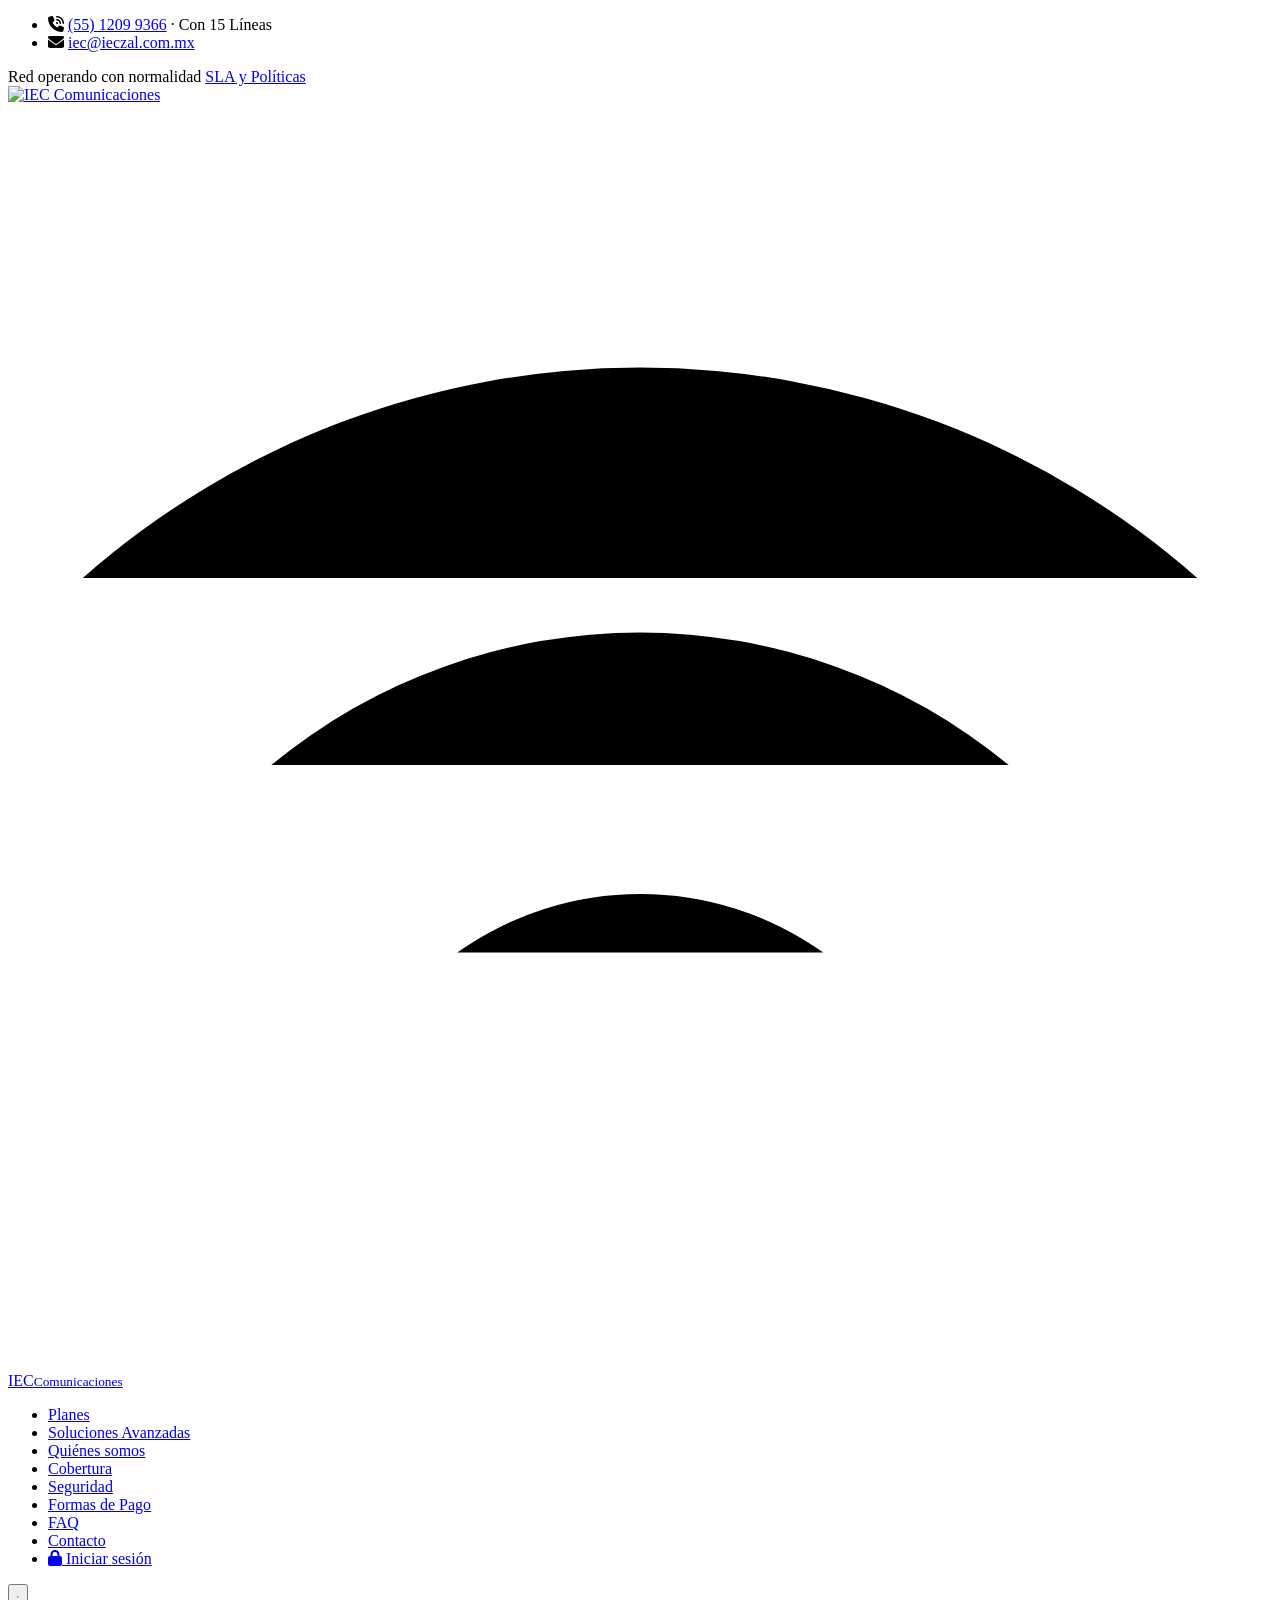
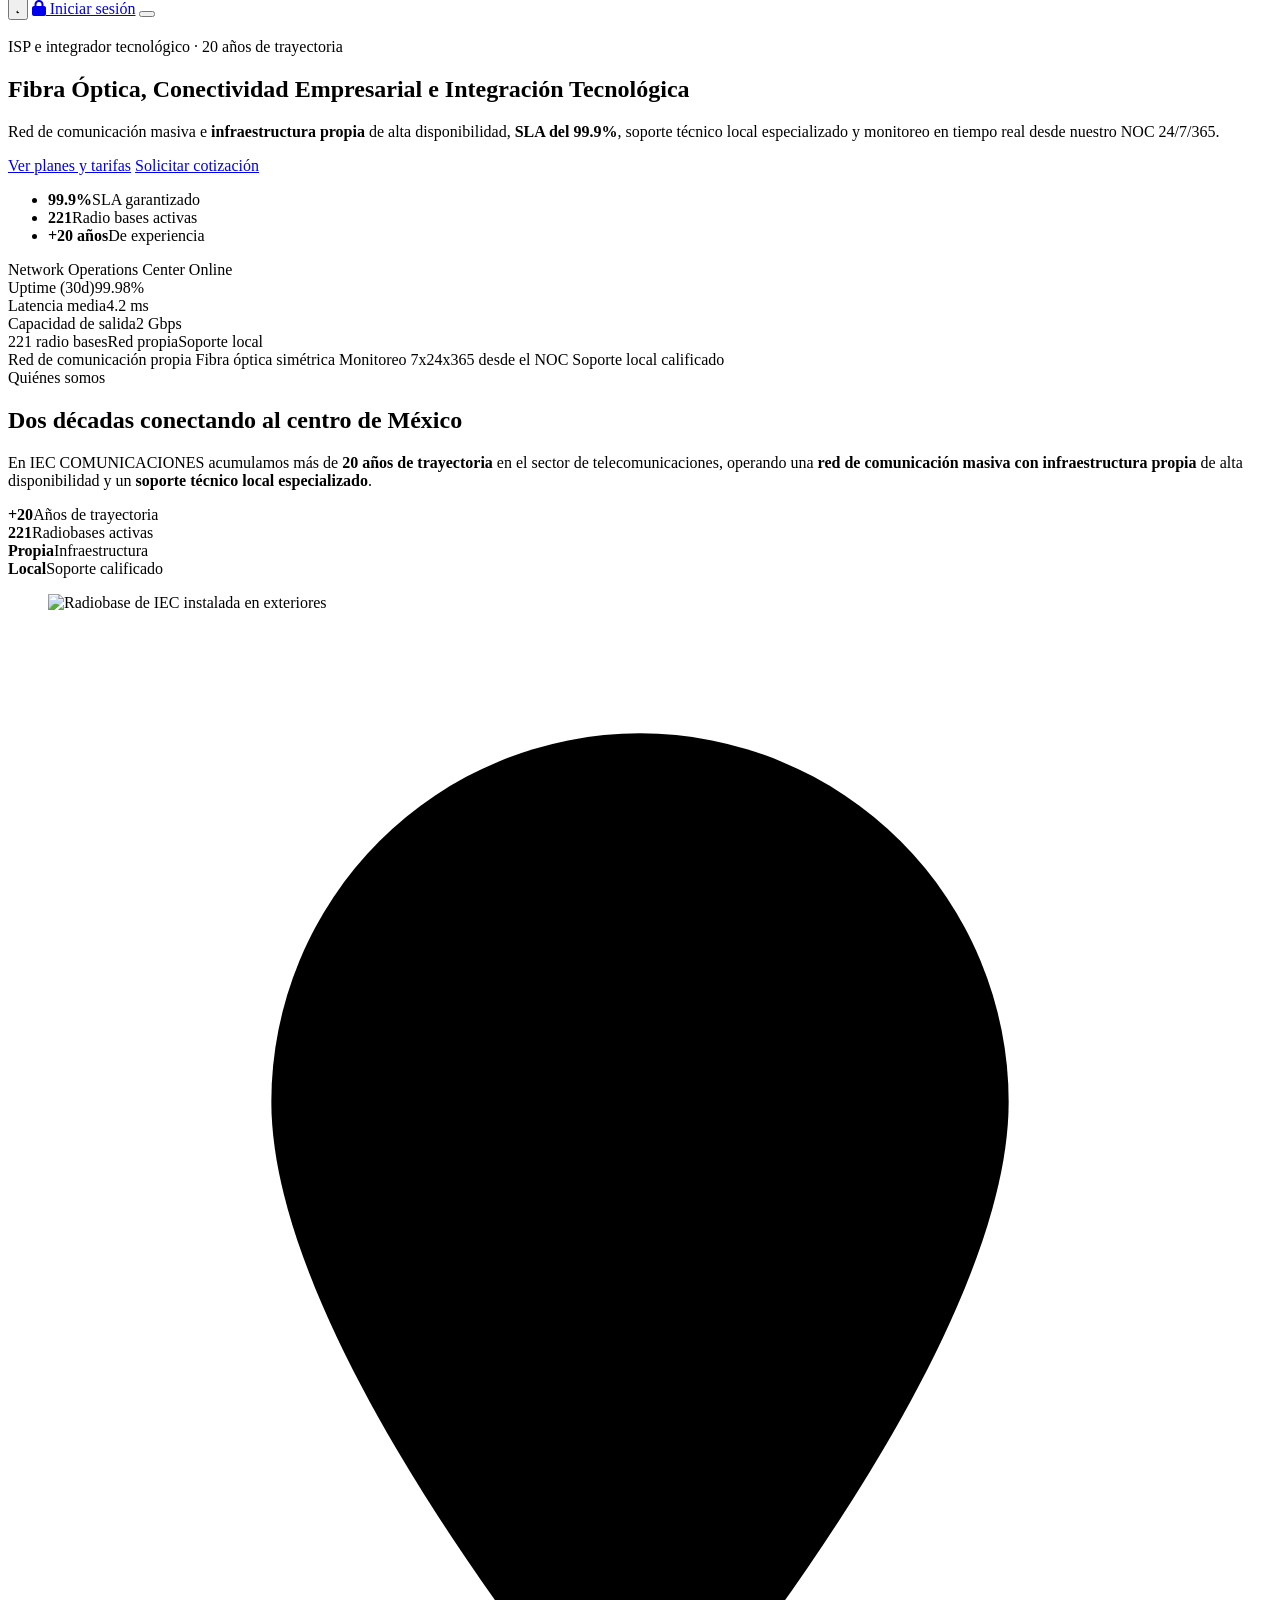
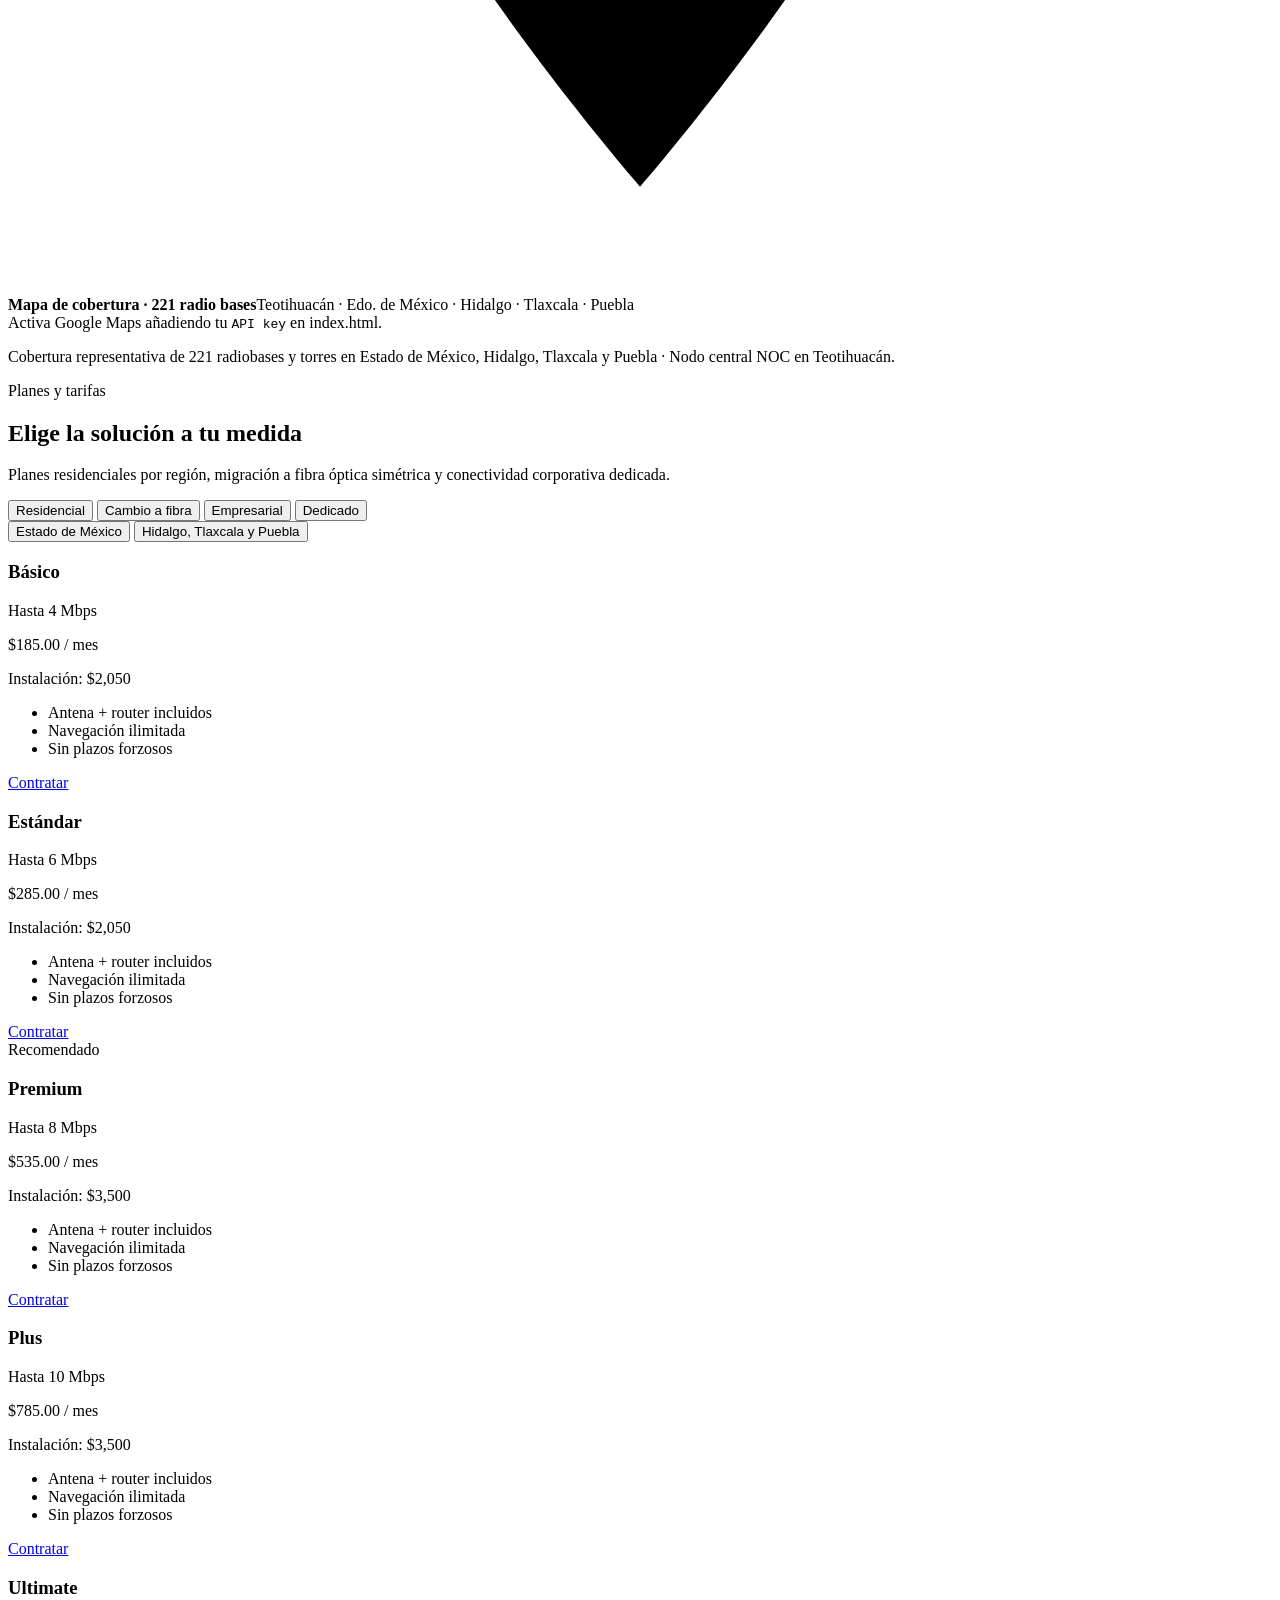
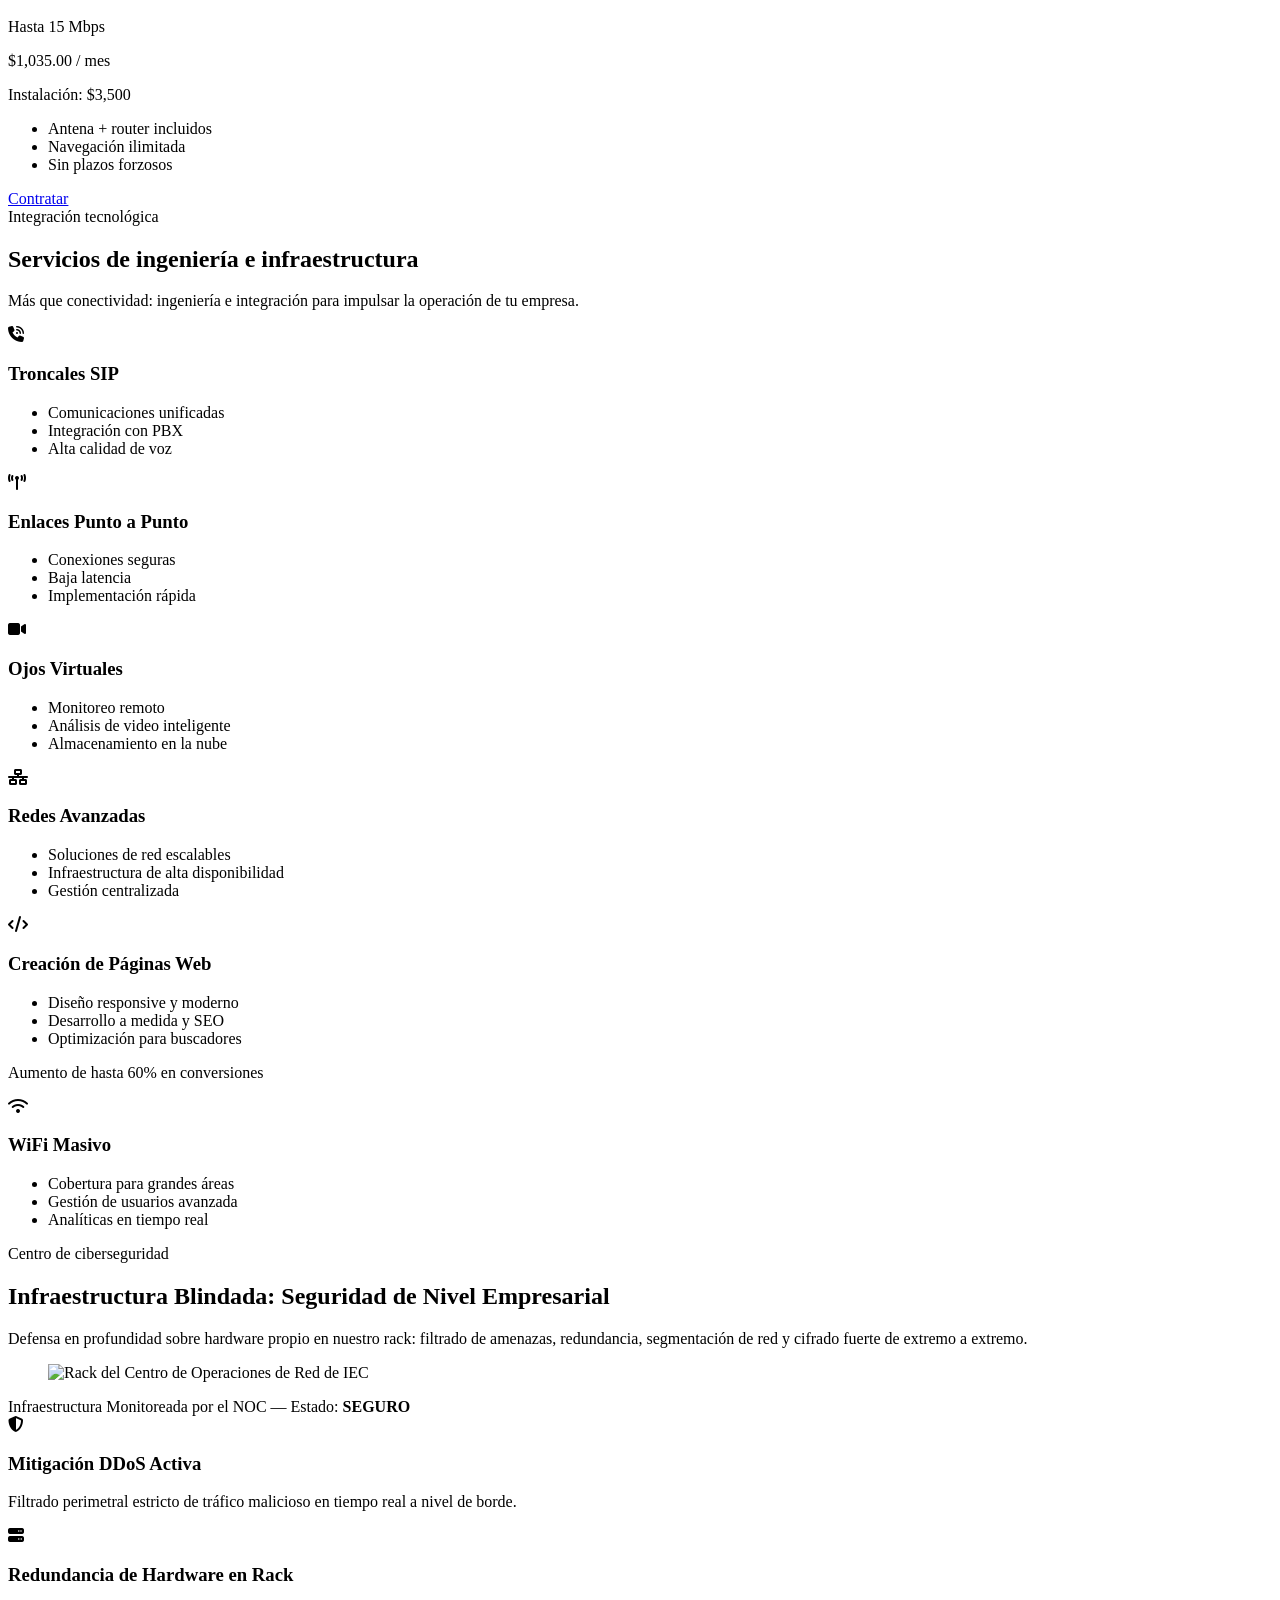
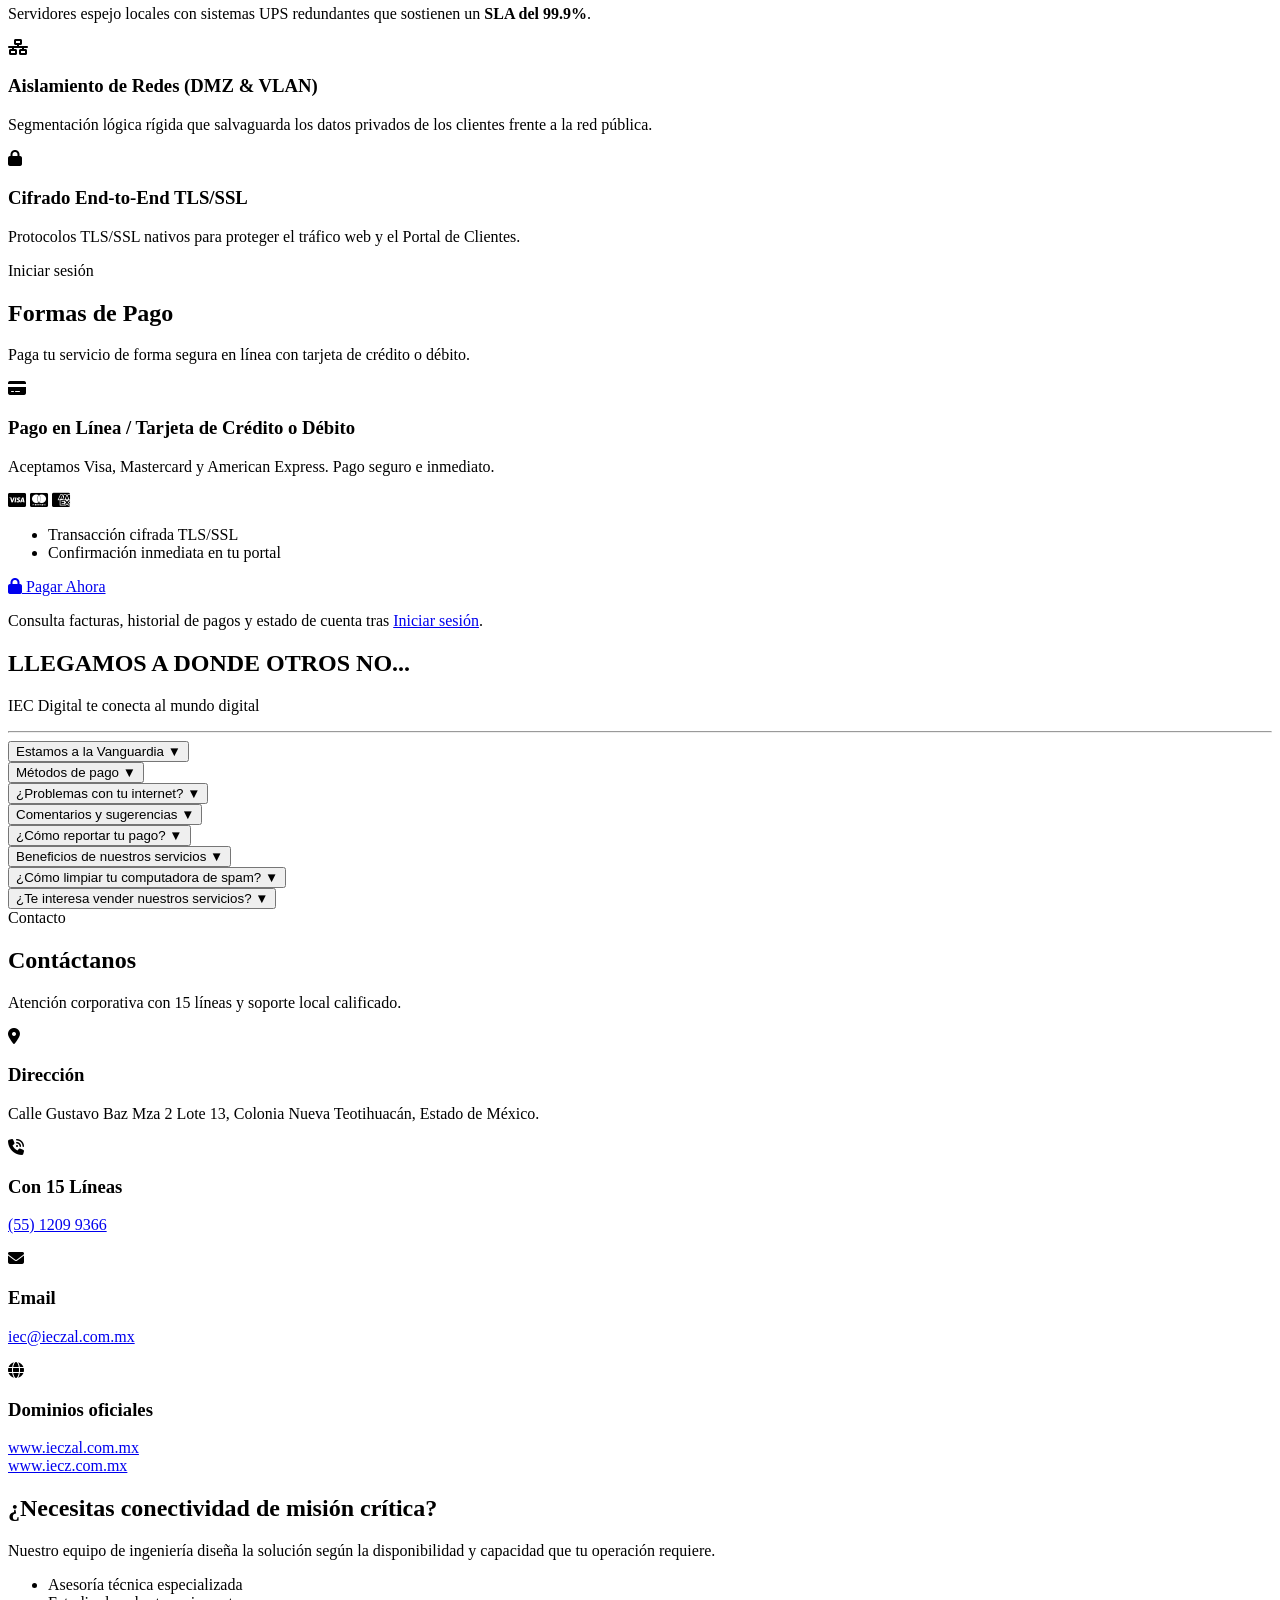
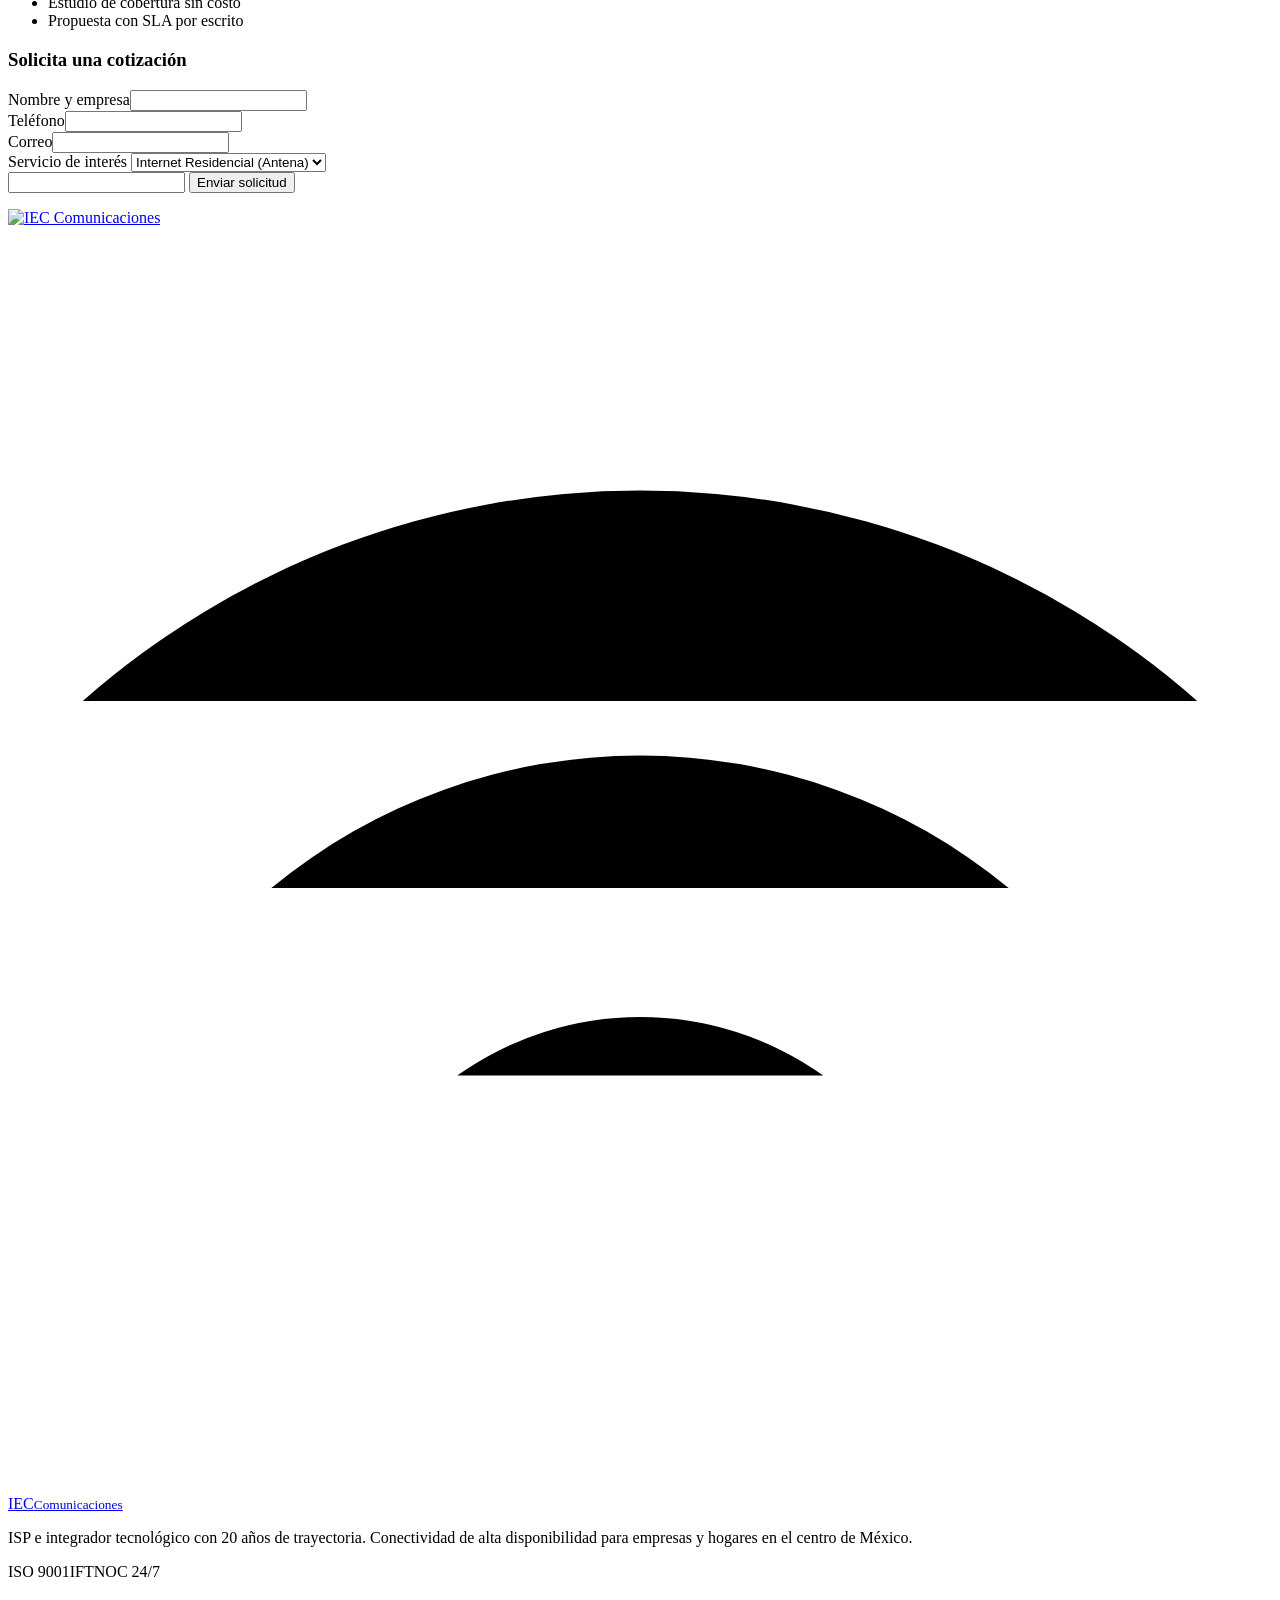
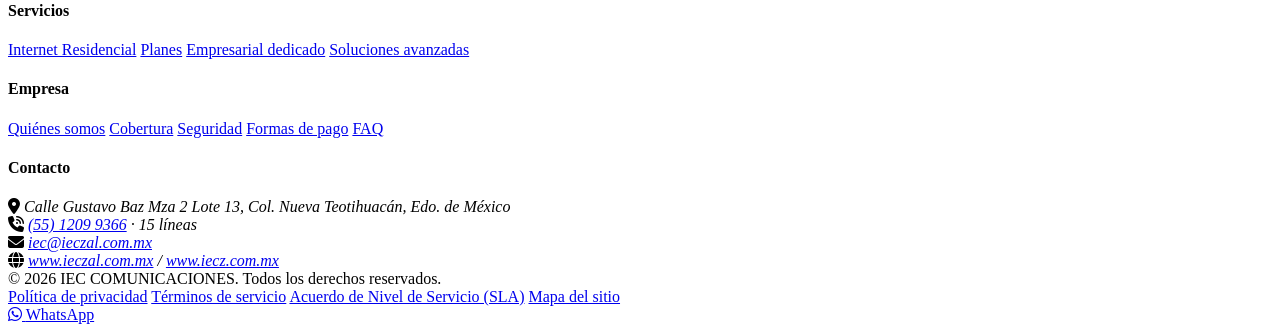
==== commit d21c09e2: "Add files via upload" ====
--- a/index.html
+++ b/index.html
@@ -6,7 +6,7 @@
   <meta name="theme-color" content="#001021" />
   <meta name="description" content="IEC COMUNICACIONES · ISP e integrador tecnológico con 20 años de trayectoria. Fibra óptica simétrica, internet residencial, empresarial y dedicado, troncales SIP, videovigilancia y más en el centro de México." />
   <meta name="referrer" content="strict-origin-when-cross-origin" />
-  <meta http-equiv="Content-Security-Policy" content="default-src 'self'; script-src 'self' https://maps.googleapis.com; style-src 'self' https://fonts.googleapis.com https://cdnjs.cloudflare.com 'unsafe-inline'; font-src 'self' https://fonts.gstatic.com https://cdnjs.cloudflare.com data:; img-src 'self' data: https://images.unsplash.com https://maps.googleapis.com https://maps.gstatic.com; connect-src 'self' https://maps.googleapis.com; base-uri 'self'; form-action 'self'; object-src 'none'" />
+  <meta http-equiv="Content-Security-Policy" content="default-src 'self'; script-src 'self' https://maps.googleapis.com; style-src 'self' https://fonts.googleapis.com https://cdnjs.cloudflare.com 'unsafe-inline'; font-src 'self' https://fonts.gstatic.com https://cdnjs.cloudflare.com data:; img-src 'self' data: https://maps.googleapis.com https://maps.gstatic.com; connect-src 'self' https://maps.googleapis.com; base-uri 'self'; form-action 'self'; object-src 'none'" />
 
   <!-- =====================================================================
        HARDENING · Configurar en Nginx (proxy inverso) como cabeceras HTTP reales:
@@ -33,7 +33,7 @@
   <link href="https://fonts.googleapis.com/css2?family=Inter:wght@400;500;600;700;800&display=swap" rel="stylesheet" />
   <link rel="stylesheet" href="https://cdnjs.cloudflare.com/ajax/libs/font-awesome/6.5.1/css/all.min.css" />
 
-  <link rel="stylesheet" href="styles.css" />
+  <link rel="stylesheet" href="assets/css/styles.css" />
 </head>
 <body class="site-body">
   <!-- ============================================================ CABECERA ============================================================ -->
@@ -89,8 +89,8 @@
   <main>
     <!-- ============================================================ HERO (con imagen de rack) ============================================================ -->
     <section class="hero hero--media" id="inicio" data-hero>
-      <img class="hero__bg" src="https://images.unsplash.com/photo-1558494949-ef010cbdcc31?auto=format&fit=crop&w=1600&q=70" alt="" aria-hidden="true"
-           data-fallback="https://images.unsplash.com/photo-1558494949-ef010cbdcc31?auto=format&fit=crop&w=1600&q=70" />
+      <img class="hero__bg" src="assets/img/infra-noc.svg" alt="" aria-hidden="true"
+           data-fallback="assets/img/infra-noc.svg" />
       <span class="hero__overlay" aria-hidden="true"></span>
 
       <div class="container hero__grid">
@@ -150,16 +150,16 @@
             alta disponibilidad y un <strong>soporte técnico local especializado</strong>.
           </p>
             <div class="about__stats">
-            <div class="about__stat"><strong data-count="20" data-prefix="+">+0</strong><span>Años de trayectoria</span></div>
-            <div class="about__stat"><strong data-count="221">0</strong><span>Radio bases activas</span></div>
+            <div class="about__stat"><strong data-count="20" data-prefix="+">+20</strong><span>Años de trayectoria</span></div>
+            <div class="about__stat"><strong data-count="221">221</strong><span>Radiobases activas</span></div>
             <div class="about__stat"><strong>Propia</strong><span>Infraestructura</span></div>
             <div class="about__stat"><strong>Local</strong><span>Soporte calificado</span></div>
           </div>
         </div>
         <figure class="feature-media about__media">
-          <img loading="lazy" src="https://images.unsplash.com/photo-1581094794329-c8112a89af12?auto=format&fit=crop&w=900&q=70"
-               alt="Torre de telecomunicaciones / radiobase de IEC instalada en exteriores"
-               data-fallback="https://images.unsplash.com/photo-1581094794329-c8112a89af12?auto=format&fit=crop&w=900&q=70" />
+          <img loading="lazy" src="assets/img/infra-torre.svg"
+               alt="Radiobase de IEC instalada en exteriores"
+               data-fallback="assets/img/infra-torre.svg" />
         </figure>
       </div>
 
@@ -181,7 +181,7 @@
         <div class="tabs reveal reveal--delay-1">
           <div class="tabs__list tabs__list--wrap" role="tablist" aria-label="Categoría de planes">
             <button class="tab is-active" id="tab-res" role="tab" aria-selected="true" aria-controls="panel-res">Residencial</button>
-            <button class="tab" id="tab-fibra" role="tab" aria-selected="false" aria-controls="panel-fibra" tabindex="-1">Cambio a FO</button>
+            <button class="tab" id="tab-fibra" role="tab" aria-selected="false" aria-controls="panel-fibra" tabindex="-1">Cambio a fibra</button>
             <button class="tab" id="tab-emp" role="tab" aria-selected="false" aria-controls="panel-emp" tabindex="-1">Empresarial</button>
             <button class="tab" id="tab-ded" role="tab" aria-selected="false" aria-controls="panel-ded" tabindex="-1">Dedicado</button>
           </div>
@@ -215,35 +215,35 @@
           <!-- B: MIGRACIÓN A FIBRA -->
           <div class="tabs__panel" id="panel-fibra" role="tabpanel" aria-labelledby="tab-fibra" hidden>
             <figure class="feature-media plan-banner">
-              <img loading="lazy" src="https://images.unsplash.com/photo-1544197150-b99a580bb7a8?auto=format&fit=crop&w=1400&q=70"
-                   alt="Filamentos de fibra óptica activos durante un proceso de fusión de hilos"
-                   data-fallback="https://images.unsplash.com/photo-1544197150-b99a580bb7a8?auto=format&fit=crop&w=1400&q=70" />
+              <img loading="lazy" src="assets/img/infra-fibra.svg"
+                   alt="Fibra óptica de la red de IEC"
+                   data-fallback="assets/img/infra-fibra.svg" />
             </figure>
-            <p class="panel-note">Exclusivo clientes actuales con antena · <strong class="hl">Instalación SIN COSTO</strong> · <strong class="hl">Se entrega Módem y Antena</strong> · <strong class="hl">Internet Ilimitado</strong> · <strong class="hl">Sin plazos forzosos</strong>.</p>
+            <p class="panel-note">Exclusivo para clientes actuales con antena · <strong class="hl">Instalación sin costo</strong> · <strong class="hl">Se entregan módem y antena</strong> · <strong class="hl">Internet ilimitado</strong> · <strong class="hl">Sin plazos forzosos</strong>.</p>
             <div class="subtabs__list" role="tablist" aria-label="Región fibra óptica">
               <button class="subtab is-active" id="st-fib-edo" role="tab" aria-selected="true" aria-controls="sp-fib-edo">Estado de México</button>
               <button class="subtab" id="st-fib-htp" role="tab" aria-selected="false" aria-controls="sp-fib-htp" tabindex="-1">Hidalgo, Puebla y Tlaxcala</button>
             </div>
             <div class="tabs__panel is-active" id="sp-fib-edo" role="tabpanel" aria-labelledby="st-fib-edo">
               <div class="price-grid price-grid--3">
-                <article class="price-card"><h3 class="price-card__name">Fibra 40</h3><p class="price-card__speed">40 Mbps simétrico</p><div class="price-card__price"><span class="cur">$</span>185<span class="per">.00 / mes</span></div><p class="price-card__install hl">Instalación SIN COSTO</p><ul class="price-card__features"><li class="hl">Se entrega Módem y Antena</li><li class="hl">Internet Ilimitado</li><li class="hl">Sin plazos forzosos</li></ul><a href="#contacto" class="btn btn--outline btn--block">Cambiar a fibra</a></article>
-                <article class="price-card price-card--featured"><span class="price-card__ribbon">Recomendado</span><h3 class="price-card__name">Fibra 60</h3><p class="price-card__speed">60 Mbps simétrico</p><div class="price-card__price"><span class="cur">$</span>285<span class="per">.00 / mes</span></div><p class="price-card__install hl">Instalación SIN COSTO</p><ul class="price-card__features"><li class="hl">Se entrega Módem y Antena</li><li class="hl">Internet Ilimitado</li><li class="hl">Sin plazos forzosos</li></ul><a href="#contacto" class="btn btn--primary btn--block">Cambiar a fibra</a></article>
-                <article class="price-card"><h3 class="price-card__name">Fibra 200</h3><p class="price-card__speed">200 Mbps simétrico</p><div class="price-card__price"><span class="cur">$</span>535<span class="per">.00 / mes</span></div><p class="price-card__install hl">Instalación SIN COSTO</p><ul class="price-card__features"><li class="hl">Se entrega Módem y Antena</li><li class="hl">Internet Ilimitado</li><li class="hl">Sin plazos forzosos</li></ul><a href="#contacto" class="btn btn--outline btn--block">Cambiar a fibra</a></article>
+                <article class="price-card"><h3 class="price-card__name">Fibra 40</h3><p class="price-card__speed">40 Mbps simétrico</p><div class="price-card__price"><span class="cur">$</span>185<span class="per">.00 / mes</span></div><p class="price-card__install hl">Instalación sin costo</p><ul class="price-card__features"><li class="hl">Se entregan módem y antena</li><li class="hl">Internet ilimitado</li><li class="hl">Sin plazos forzosos</li></ul><a href="#contacto" class="btn btn--outline btn--block">Cambiar a fibra</a></article>
+                <article class="price-card price-card--featured"><span class="price-card__ribbon">Recomendado</span><h3 class="price-card__name">Fibra 60</h3><p class="price-card__speed">60 Mbps simétrico</p><div class="price-card__price"><span class="cur">$</span>285<span class="per">.00 / mes</span></div><p class="price-card__install hl">Instalación sin costo</p><ul class="price-card__features"><li class="hl">Se entregan módem y antena</li><li class="hl">Internet ilimitado</li><li class="hl">Sin plazos forzosos</li></ul><a href="#contacto" class="btn btn--primary btn--block">Cambiar a fibra</a></article>
+                <article class="price-card"><h3 class="price-card__name">Fibra 200</h3><p class="price-card__speed">200 Mbps simétrico</p><div class="price-card__price"><span class="cur">$</span>535<span class="per">.00 / mes</span></div><p class="price-card__install hl">Instalación sin costo</p><ul class="price-card__features"><li class="hl">Se entregan módem y antena</li><li class="hl">Internet ilimitado</li><li class="hl">Sin plazos forzosos</li></ul><a href="#contacto" class="btn btn--outline btn--block">Cambiar a fibra</a></article>
               </div>
             </div>
             <div class="tabs__panel" id="sp-fib-htp" role="tabpanel" aria-labelledby="st-fib-htp" hidden>
               <div class="price-grid">
-                <article class="price-card"><h3 class="price-card__name">Fibra 40</h3><p class="price-card__speed">40 Mbps simétrico</p><div class="price-card__price"><span class="cur">$</span>185<span class="per">.00 / mes</span></div><p class="price-card__install hl">Instalación SIN COSTO</p><ul class="price-card__features"><li class="hl">Se entrega Módem y Antena</li><li class="hl">Internet Ilimitado</li><li class="hl">Sin plazos forzosos</li></ul><a href="#contacto" class="btn btn--outline btn--block">Cambiar a fibra</a></article>
-                <article class="price-card"><h3 class="price-card__name">Fibra 60</h3><p class="price-card__speed">60 Mbps simétrico</p><div class="price-card__price"><span class="cur">$</span>335<span class="per">.00 / mes</span></div><p class="price-card__install hl">Instalación SIN COSTO</p><ul class="price-card__features"><li class="hl">Se entrega Módem y Antena</li><li class="hl">Internet Ilimitado</li><li class="hl">Sin plazos forzosos</li></ul><a href="#contacto" class="btn btn--outline btn--block">Cambiar a fibra</a></article>
-                <article class="price-card price-card--featured"><span class="price-card__ribbon">Recomendado</span><h3 class="price-card__name">Fibra 200</h3><p class="price-card__speed">200 Mbps simétrico</p><div class="price-card__price"><span class="cur">$</span>585<span class="per">.00 / mes</span></div><p class="price-card__install hl">Instalación SIN COSTO</p><ul class="price-card__features"><li class="hl">Se entrega Módem y Antena</li><li class="hl">Internet Ilimitado</li><li class="hl">Sin plazos forzosos</li></ul><a href="#contacto" class="btn btn--primary btn--block">Cambiar a fibra</a></article>
-                <article class="price-card"><h3 class="price-card__name">Fibra 500</h3><p class="price-card__speed">500 Mbps simétrico</p><div class="price-card__price"><span class="cur">$</span>835<span class="per">.00 / mes</span></div><p class="price-card__install hl">Instalación SIN COSTO</p><ul class="price-card__features"><li class="hl">Se entrega Módem y Antena</li><li class="hl">Internet Ilimitado</li><li class="hl">Sin plazos forzosos</li></ul><a href="#contacto" class="btn btn--outline btn--block">Cambiar a fibra</a></article>
+                <article class="price-card"><h3 class="price-card__name">Fibra 40</h3><p class="price-card__speed">40 Mbps simétrico</p><div class="price-card__price"><span class="cur">$</span>185<span class="per">.00 / mes</span></div><p class="price-card__install hl">Instalación sin costo</p><ul class="price-card__features"><li class="hl">Se entregan módem y antena</li><li class="hl">Internet ilimitado</li><li class="hl">Sin plazos forzosos</li></ul><a href="#contacto" class="btn btn--outline btn--block">Cambiar a fibra</a></article>
+                <article class="price-card"><h3 class="price-card__name">Fibra 60</h3><p class="price-card__speed">60 Mbps simétrico</p><div class="price-card__price"><span class="cur">$</span>335<span class="per">.00 / mes</span></div><p class="price-card__install hl">Instalación sin costo</p><ul class="price-card__features"><li class="hl">Se entregan módem y antena</li><li class="hl">Internet ilimitado</li><li class="hl">Sin plazos forzosos</li></ul><a href="#contacto" class="btn btn--outline btn--block">Cambiar a fibra</a></article>
+                <article class="price-card price-card--featured"><span class="price-card__ribbon">Recomendado</span><h3 class="price-card__name">Fibra 200</h3><p class="price-card__speed">200 Mbps simétrico</p><div class="price-card__price"><span class="cur">$</span>585<span class="per">.00 / mes</span></div><p class="price-card__install hl">Instalación sin costo</p><ul class="price-card__features"><li class="hl">Se entregan módem y antena</li><li class="hl">Internet ilimitado</li><li class="hl">Sin plazos forzosos</li></ul><a href="#contacto" class="btn btn--primary btn--block">Cambiar a fibra</a></article>
+                <article class="price-card"><h3 class="price-card__name">Fibra 500</h3><p class="price-card__speed">500 Mbps simétrico</p><div class="price-card__price"><span class="cur">$</span>835<span class="per">.00 / mes</span></div><p class="price-card__install hl">Instalación sin costo</p><ul class="price-card__features"><li class="hl">Se entregan módem y antena</li><li class="hl">Internet ilimitado</li><li class="hl">Sin plazos forzosos</li></ul><a href="#contacto" class="btn btn--outline btn--block">Cambiar a fibra</a></article>
               </div>
             </div>
           </div>
 
           <!-- C: EMPRESARIAL -->
           <div class="tabs__panel" id="panel-emp" role="tabpanel" aria-labelledby="tab-emp" hidden>
-            <p class="panel-note">Conectividad simétrica para PyMEs y corporativos · <strong>IP fija</strong> · <strong>Infraestructura propia</strong> · <strong>Sujeto a factibilidad</strong>.</p>
+            <p class="panel-note">Conectividad simétrica para PyMEs y corporativos · <strong>IP fija</strong> · <strong>Infraestructura propia</strong> · <strong>Sujeto a estudio de factibilidad</strong>.</p>
             <aside class="plan-backup reveal" aria-label="Sistema de respaldo incluido">
               <span class="plan-backup__icon" aria-hidden="true"><i class="fa-solid fa-shield-halved"></i></span>
               <div class="plan-backup__text">
@@ -252,10 +252,10 @@
               </div>
             </aside>
             <div class="price-grid price-grid--4">
-              <article class="price-card"><h3 class="price-card__name">Básico</h3><p class="price-card__speed">6 Mbps simétrico</p><div class="price-card__price"><span class="cur">$</span>2,500<span class="per">.00 / mes</span></div><p class="price-card__install">Sin costo de instalación</p><ul class="price-card__features"><li>Velocidad simétrica</li><li>Rápida instalación</li><li>Dirección IP fija</li><li class="hl">Sistema de Respaldo Inteligente</li><li>Infraestructura propia</li><li>Sujeto a factibilidad</li></ul><a href="#contacto" class="btn btn--outline btn--block">Solicitar</a></article>
-              <article class="price-card price-card--featured"><span class="price-card__ribbon">Recomendado</span><h3 class="price-card__name">Elemental</h3><p class="price-card__speed">10 Mbps simétrico</p><div class="price-card__price"><span class="cur">$</span>4,000<span class="per">.00 / mes</span></div><p class="price-card__install">Sin costo de instalación</p><ul class="price-card__features"><li>Velocidad simétrica</li><li>Rápida instalación</li><li>Dirección IP fija</li><li class="hl">Sistema de Respaldo Inteligente</li><li>Infraestructura propia</li><li>Sujeto a factibilidad</li></ul><a href="#contacto" class="btn btn--primary btn--block">Solicitar</a></article>
-              <article class="price-card"><h3 class="price-card__name">Premium</h3><p class="price-card__speed">30 Mbps simétrico</p><div class="price-card__price"><span class="cur">$</span>7,000<span class="per">.00 / mes</span></div><p class="price-card__install">Sin costo de instalación</p><ul class="price-card__features"><li>Velocidad simétrica</li><li>Rápida instalación</li><li>Dirección IP fija</li><li class="hl">Sistema de Respaldo Inteligente</li><li>Infraestructura propia</li><li>Sujeto a factibilidad</li></ul><a href="#contacto" class="btn btn--outline btn--block">Solicitar</a></article>
-              <article class="price-card"><h3 class="price-card__name">Ultimate</h3><p class="price-card__speed">50 Mbps simétrico</p><div class="price-card__price"><span class="cur">$</span>9,500<span class="per">.00 / mes</span></div><p class="price-card__install">Sin costo de instalación</p><ul class="price-card__features"><li>Velocidad simétrica</li><li>Rápida instalación</li><li>Dirección IP fija</li><li class="hl">Sistema de Respaldo Inteligente</li><li>Infraestructura propia</li><li>Sujeto a factibilidad</li></ul><a href="#contacto" class="btn btn--outline btn--block">Solicitar</a></article>
+              <article class="price-card"><h3 class="price-card__name">Básico</h3><p class="price-card__speed">6 Mbps simétrico</p><div class="price-card__price"><span class="cur">$</span>2,500<span class="per">.00 / mes</span></div><p class="price-card__install">Sin costo de instalación</p><ul class="price-card__features"><li>Velocidad simétrica</li><li>Rápida instalación</li><li>Dirección IP fija</li><li class="hl">Sistema de Respaldo Inteligente</li><li>Infraestructura propia</li><li>Sujeto a estudio de factibilidad</li></ul><a href="#contacto" class="btn btn--outline btn--block">Solicitar</a></article>
+              <article class="price-card price-card--featured"><span class="price-card__ribbon">Recomendado</span><h3 class="price-card__name">Elemental</h3><p class="price-card__speed">10 Mbps simétrico</p><div class="price-card__price"><span class="cur">$</span>4,000<span class="per">.00 / mes</span></div><p class="price-card__install">Sin costo de instalación</p><ul class="price-card__features"><li>Velocidad simétrica</li><li>Rápida instalación</li><li>Dirección IP fija</li><li class="hl">Sistema de Respaldo Inteligente</li><li>Infraestructura propia</li><li>Sujeto a estudio de factibilidad</li></ul><a href="#contacto" class="btn btn--primary btn--block">Solicitar</a></article>
+              <article class="price-card"><h3 class="price-card__name">Premium</h3><p class="price-card__speed">30 Mbps simétrico</p><div class="price-card__price"><span class="cur">$</span>7,000<span class="per">.00 / mes</span></div><p class="price-card__install">Sin costo de instalación</p><ul class="price-card__features"><li>Velocidad simétrica</li><li>Rápida instalación</li><li>Dirección IP fija</li><li class="hl">Sistema de Respaldo Inteligente</li><li>Infraestructura propia</li><li>Sujeto a estudio de factibilidad</li></ul><a href="#contacto" class="btn btn--outline btn--block">Solicitar</a></article>
+              <article class="price-card"><h3 class="price-card__name">Ultimate</h3><p class="price-card__speed">50 Mbps simétrico</p><div class="price-card__price"><span class="cur">$</span>9,500<span class="per">.00 / mes</span></div><p class="price-card__install">Sin costo de instalación</p><ul class="price-card__features"><li>Velocidad simétrica</li><li>Rápida instalación</li><li>Dirección IP fija</li><li class="hl">Sistema de Respaldo Inteligente</li><li>Infraestructura propia</li><li>Sujeto a estudio de factibilidad</li></ul><a href="#contacto" class="btn btn--outline btn--block">Solicitar</a></article>
             </div>
           </div>
 
@@ -291,15 +291,15 @@
                 </ul>
                 <div class="price-card--capacity__action">
                   <a href="#contacto" class="btn btn--primary btn--block">Cotizar</a>
-                  <p class="price-card--capacity__note">Ingeniería a medida · Sujeto a factibilidad</p>
+                  <p class="price-card--capacity__note">Ingeniería a medida · Sujeto a estudio de factibilidad</p>
                 </div>
               </div>
             </article>
 
             <div class="price-grid price-grid--3 ded-plans__grid">
-              <article class="price-card"><h3 class="price-card__name">Dedicado 100</h3><p class="price-card__speed">100 Mbps simétrico</p><div class="price-card__price"><span class="cur">$</span>25,000<span class="per">.00 / mes</span></div><p class="price-card__install">Rápida instalación</p><ul class="price-card__features"><li>Internet puro</li><li>Velocidad simétrica</li><li>Direcciones IP fijas</li><li class="hl">Sistema de Respaldo Inteligente</li><li>Infraestructura propia</li><li>Sujeto a factibilidad</li></ul><a href="#contacto" class="btn btn--outline btn--block">Cotizar</a></article>
-              <article class="price-card price-card--featured"><span class="price-card__ribbon">Recomendado</span><h3 class="price-card__name">Dedicado 300</h3><p class="price-card__speed">300 Mbps simétrico</p><div class="price-card__price"><span class="cur">$</span>41,500<span class="per">.00 / mes</span></div><p class="price-card__install">Rápida instalación</p><ul class="price-card__features"><li>Internet puro</li><li>Velocidad simétrica</li><li>Direcciones IP fijas</li><li class="hl">Sistema de Respaldo Inteligente</li><li>Infraestructura propia</li><li>Sujeto a factibilidad</li></ul><a href="#contacto" class="btn btn--primary btn--block">Cotizar</a></article>
-              <article class="price-card"><h3 class="price-card__name">Dedicado 200</h3><p class="price-card__speed">200 Mbps simétrico</p><div class="price-card__price"><span class="cur">$</span>34,000<span class="per">.00 / mes</span></div><p class="price-card__install">Rápida instalación</p><ul class="price-card__features"><li>Internet puro</li><li>Velocidad simétrica</li><li>Direcciones IP fijas</li><li class="hl">Sistema de Respaldo Inteligente</li><li>Infraestructura propia</li><li>Sujeto a factibilidad</li></ul><a href="#contacto" class="btn btn--outline btn--block">Cotizar</a></article>
+              <article class="price-card"><h3 class="price-card__name">Dedicado 100</h3><p class="price-card__speed">100 Mbps simétrico</p><div class="price-card__price"><span class="cur">$</span>25,000<span class="per">.00 / mes</span></div><p class="price-card__install">Rápida instalación</p><ul class="price-card__features"><li>Internet puro</li><li>Velocidad simétrica</li><li>Direcciones IP fijas</li><li class="hl">Sistema de Respaldo Inteligente</li><li>Infraestructura propia</li><li>Sujeto a estudio de factibilidad</li></ul><a href="#contacto" class="btn btn--outline btn--block">Cotizar</a></article>
+              <article class="price-card price-card--featured"><span class="price-card__ribbon">Recomendado</span><h3 class="price-card__name">Dedicado 300</h3><p class="price-card__speed">300 Mbps simétrico</p><div class="price-card__price"><span class="cur">$</span>41,500<span class="per">.00 / mes</span></div><p class="price-card__install">Rápida instalación</p><ul class="price-card__features"><li>Internet puro</li><li>Velocidad simétrica</li><li>Direcciones IP fijas</li><li class="hl">Sistema de Respaldo Inteligente</li><li>Infraestructura propia</li><li>Sujeto a estudio de factibilidad</li></ul><a href="#contacto" class="btn btn--primary btn--block">Cotizar</a></article>
+              <article class="price-card"><h3 class="price-card__name">Dedicado 200</h3><p class="price-card__speed">200 Mbps simétrico</p><div class="price-card__price"><span class="cur">$</span>34,000<span class="per">.00 / mes</span></div><p class="price-card__install">Rápida instalación</p><ul class="price-card__features"><li>Internet puro</li><li>Velocidad simétrica</li><li>Direcciones IP fijas</li><li class="hl">Sistema de Respaldo Inteligente</li><li>Infraestructura propia</li><li>Sujeto a estudio de factibilidad</li></ul><a href="#contacto" class="btn btn--outline btn--block">Cotizar</a></article>
             </div>
           </div>
         </div>
@@ -335,9 +335,9 @@
         </header>
 
         <figure class="feature-media sec-banner reveal">
-          <img loading="lazy" src="https://images.unsplash.com/photo-1558494949-ef010cbdcc31?auto=format&fit=crop&w=1400&q=70"
-               alt="Pasillo blindado de un Centro de Operaciones de Red (NOC) / Data Center"
-               data-fallback="https://images.unsplash.com/photo-1558494949-ef010cbdcc31?auto=format&fit=crop&w=1400&q=70" />
+          <img loading="lazy" src="assets/img/infra-rack.svg"
+               alt="Rack del Centro de Operaciones de Red de IEC"
+               data-fallback="assets/img/infra-rack.svg" />
         </figure>
 
         <div class="secure-badge reveal reveal--delay-1" role="status" aria-live="polite">
@@ -517,7 +517,7 @@
               <label for="service">Servicio de interés</label>
               <select id="service" name="service">
                 <option value="residencial">Internet Residencial (Antena)</option>
-                <option value="fibra">Cambio a FO</option>
+                <option value="fibra">Cambio a fibra óptica</option>
                 <option value="empresarial">Internet Empresarial</option>
                 <option value="dedicado">Internet Dedicado</option>
                 <option value="sip">Troncales SIP</option>
@@ -595,6 +595,11 @@
       if (menu && menu.classList.contains("open") && toggle) toggle.click();
     });
   </script>
+  <a class="wa-float" href="https://wa.me/525512099366?text=Hola%2C%20quiero%20informaci%C3%B3n%20sobre%20los%20servicios%20de%20IEC%20COMUNICACIONES." target="_blank" rel="noopener noreferrer" aria-label="Contactar a IEC por WhatsApp">
+    <i class="fa-brands fa-whatsapp" aria-hidden="true"></i>
+    <span>WhatsApp</span>
+  </a>
+
   <script src="app.js" defer></script>
 </body>
 </html>
